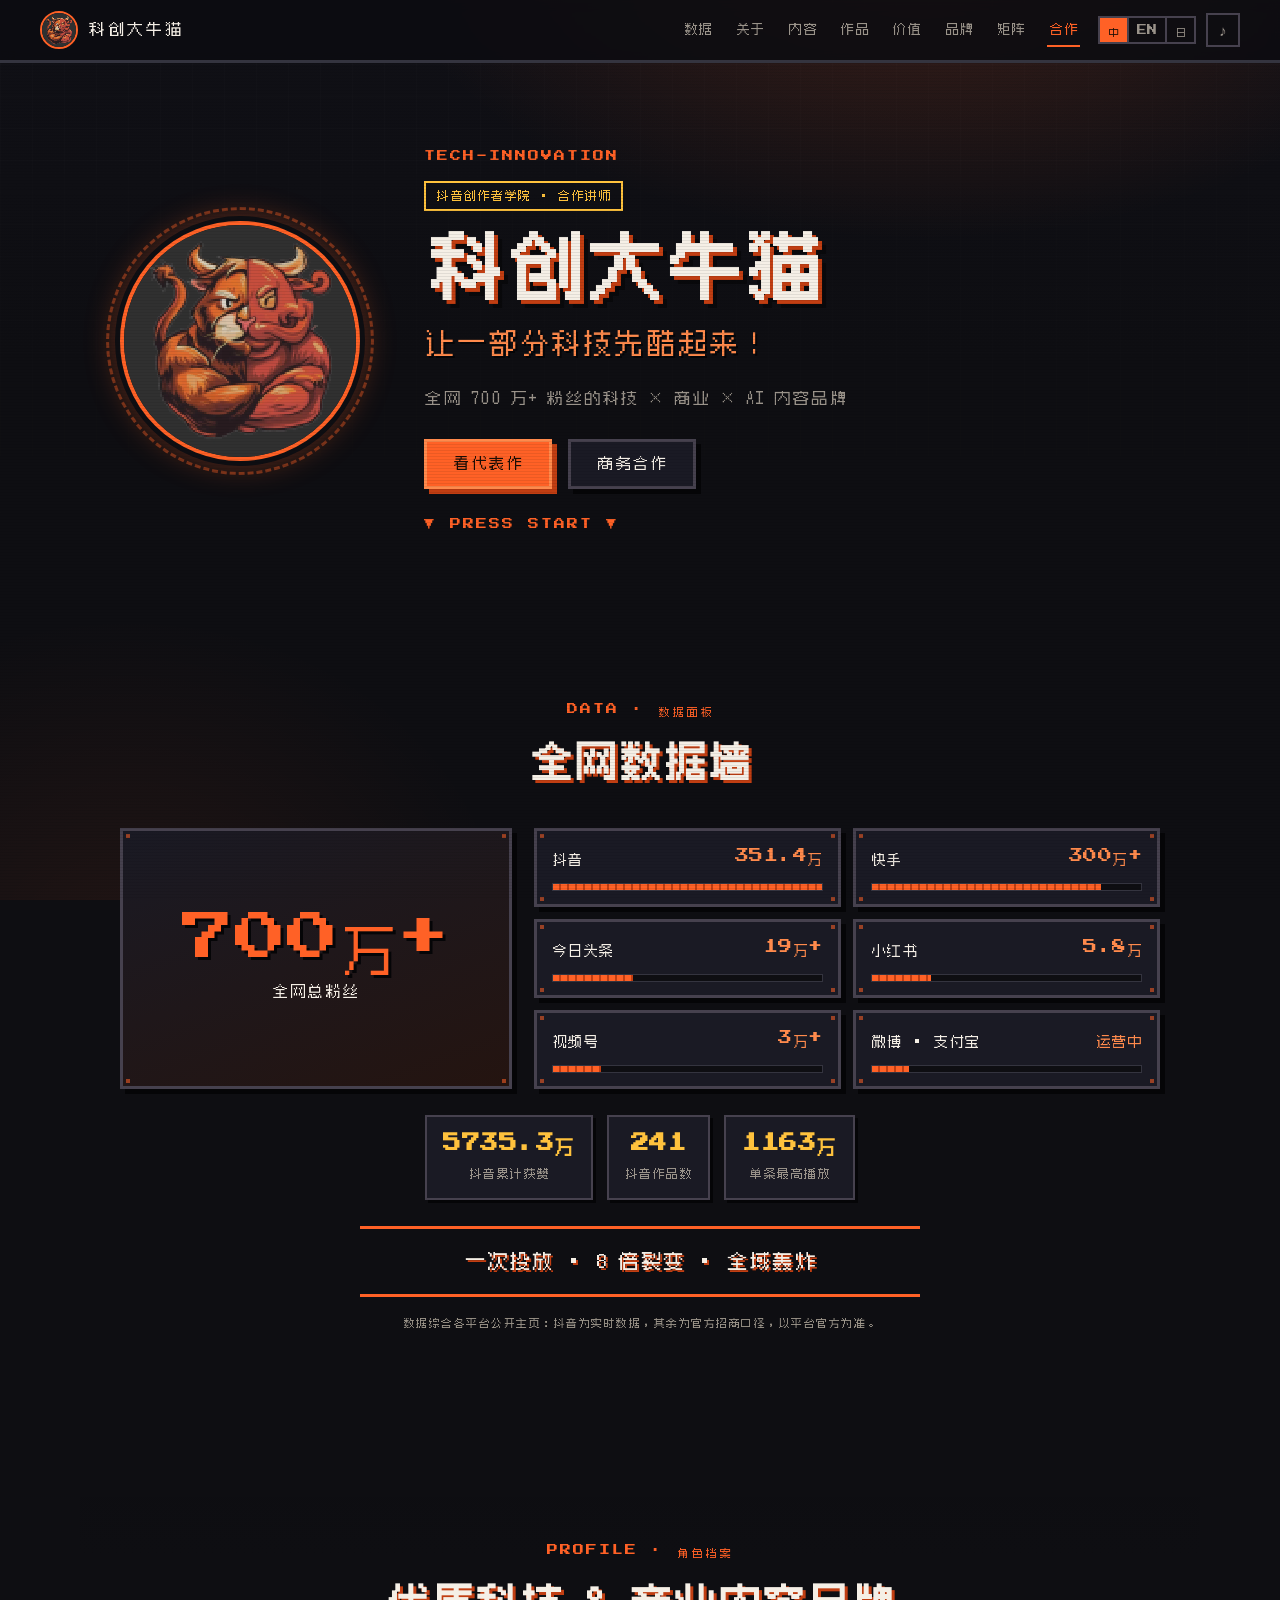
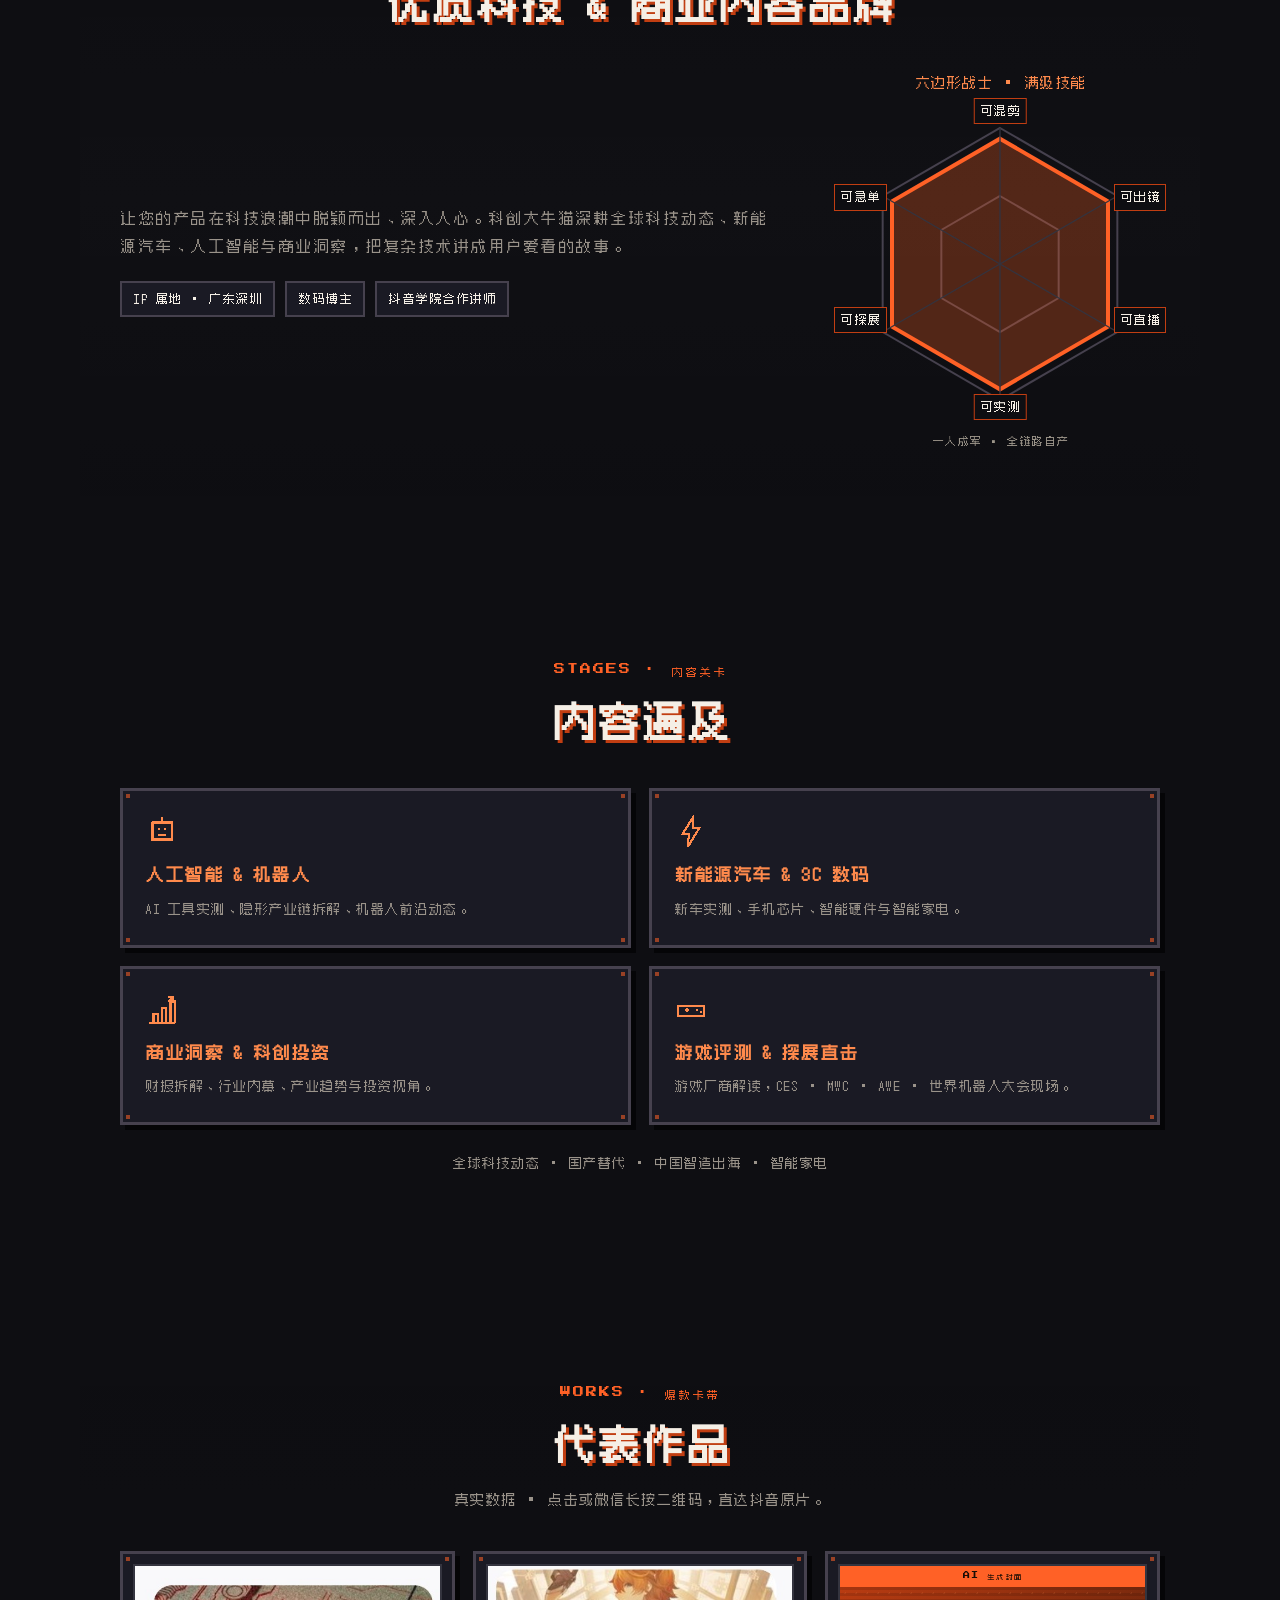
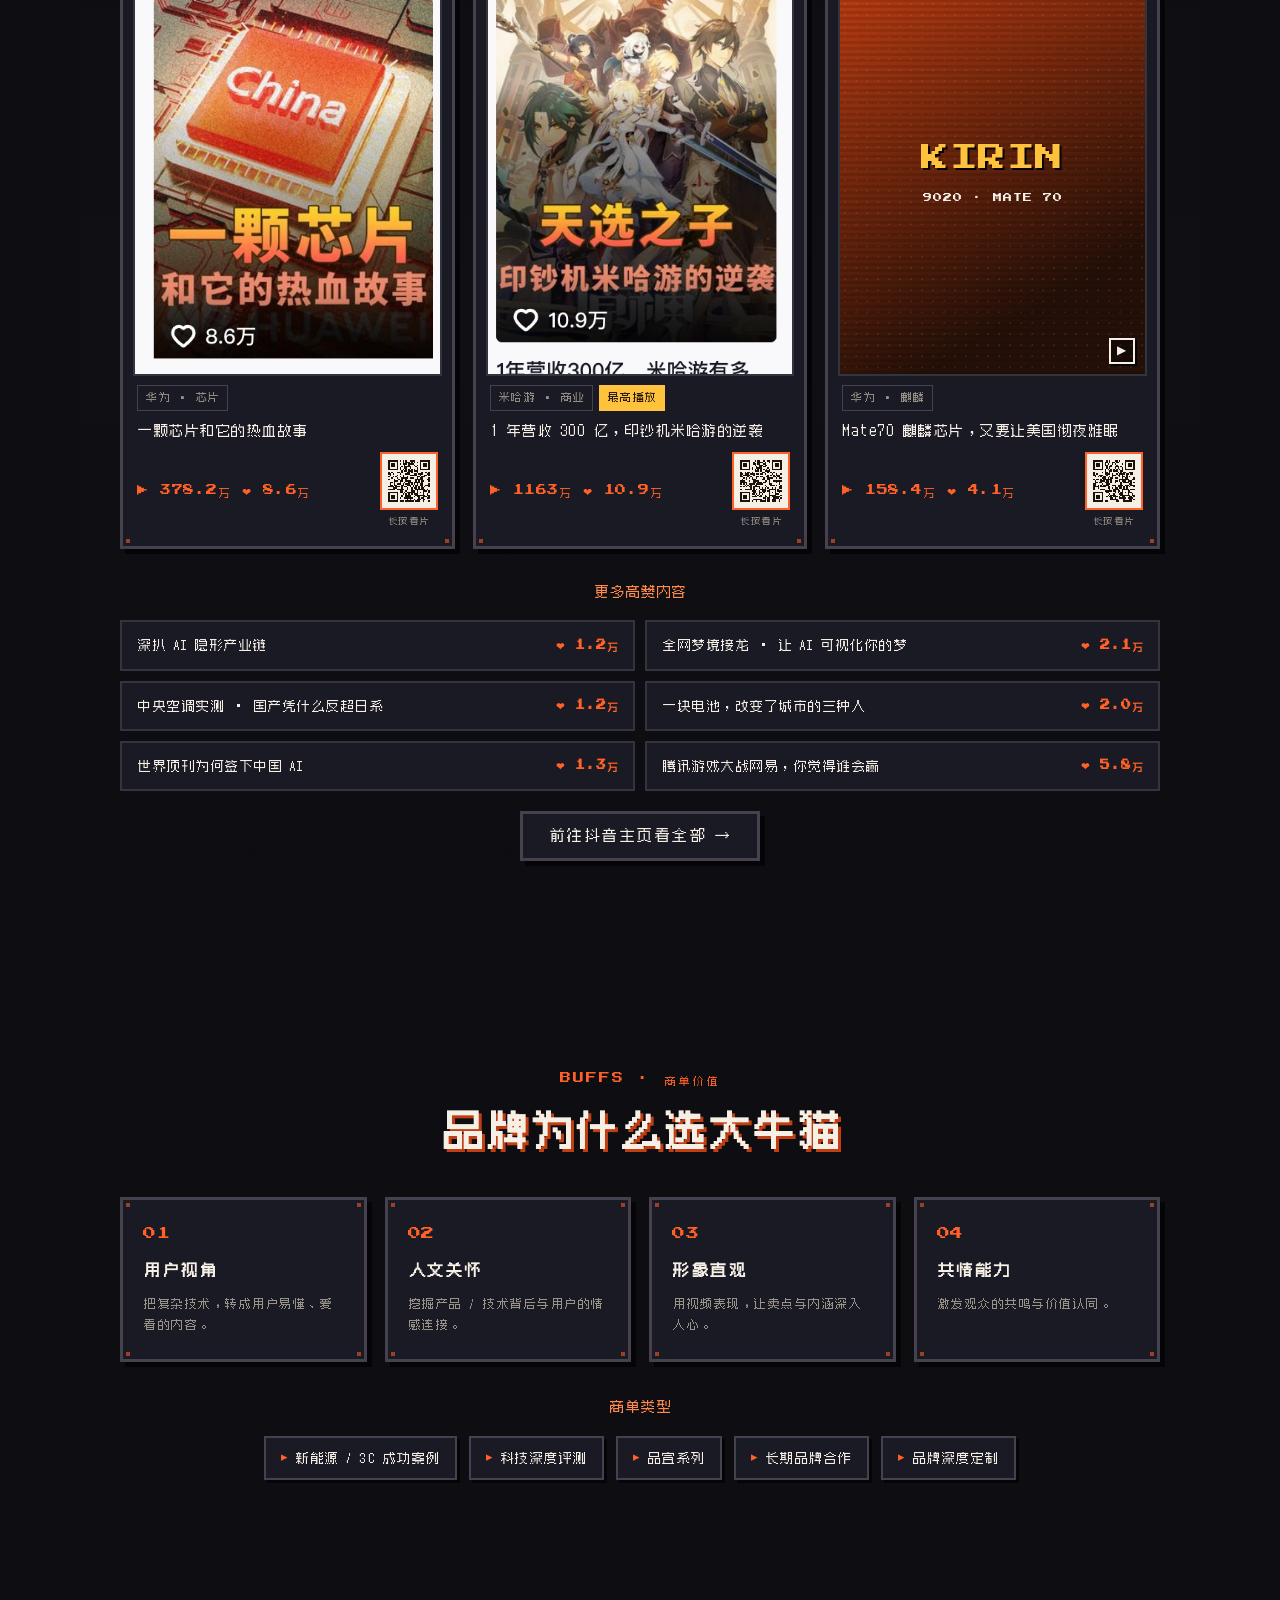
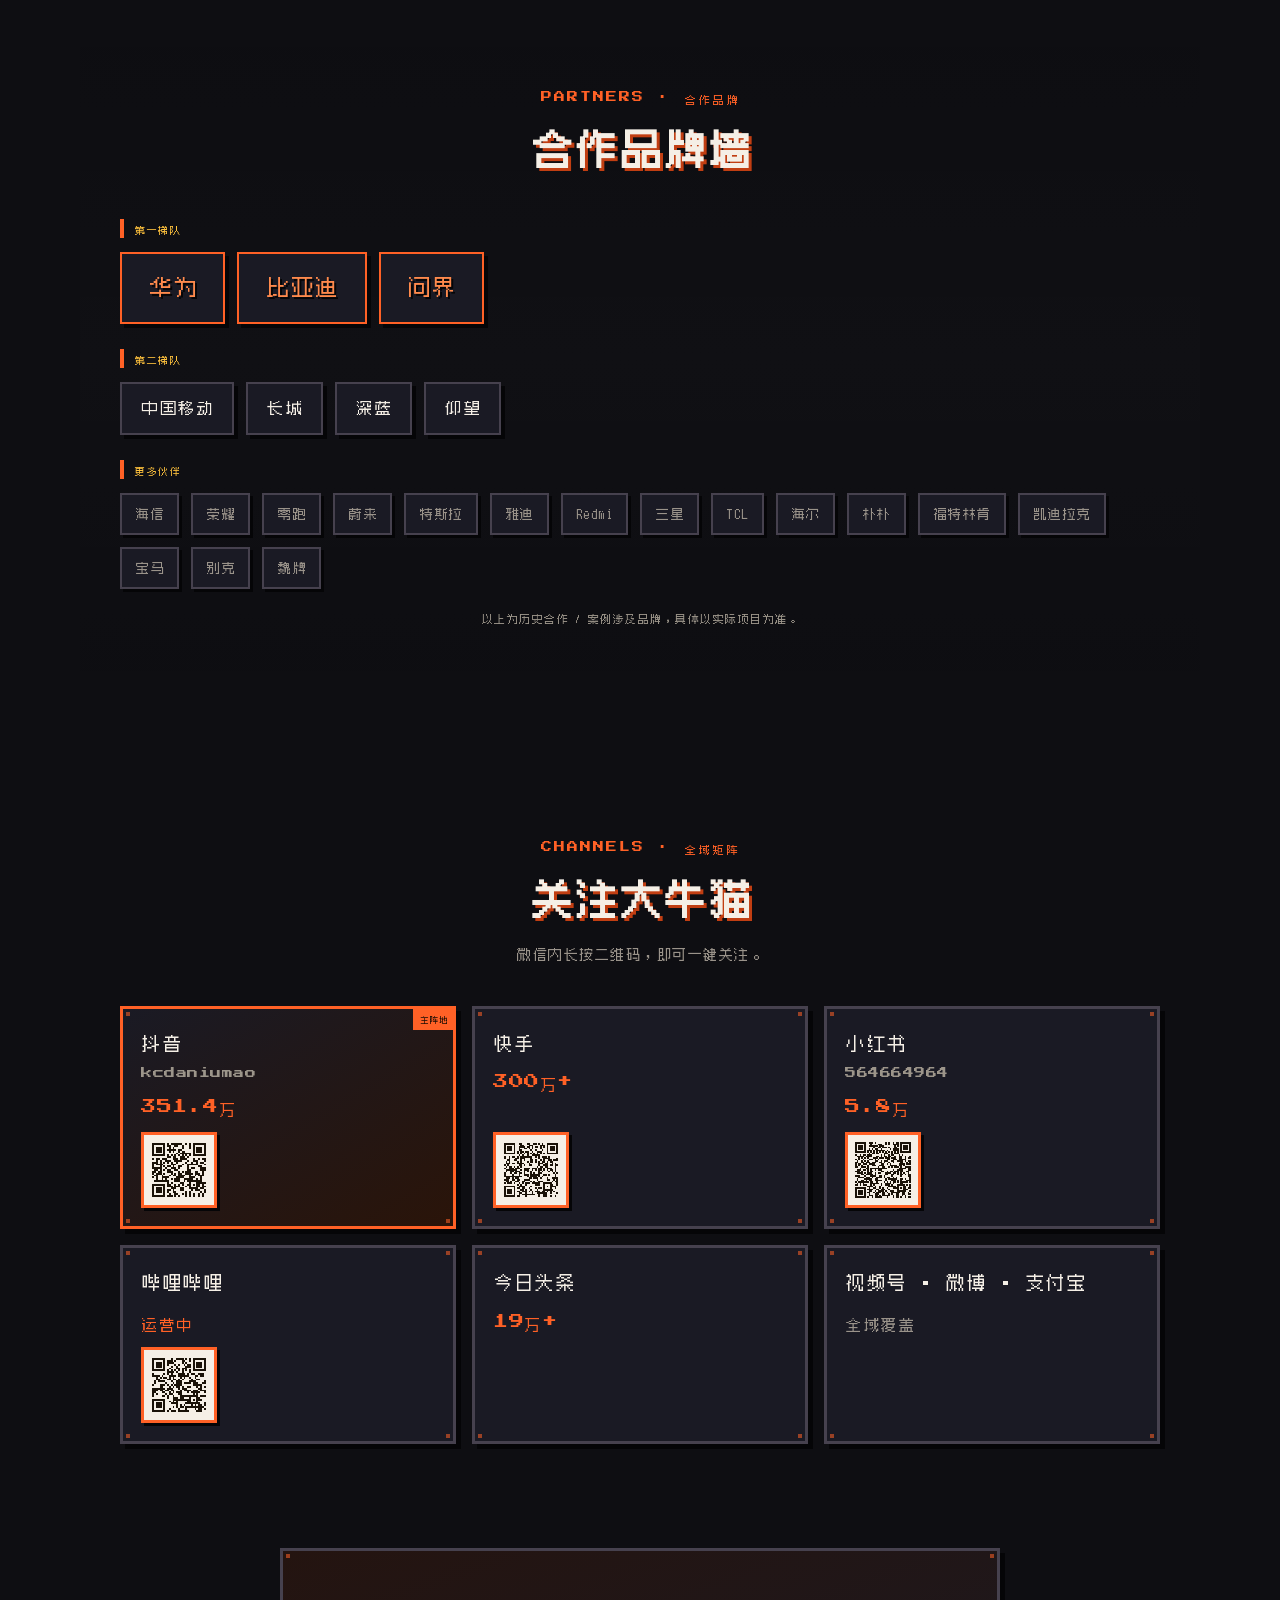
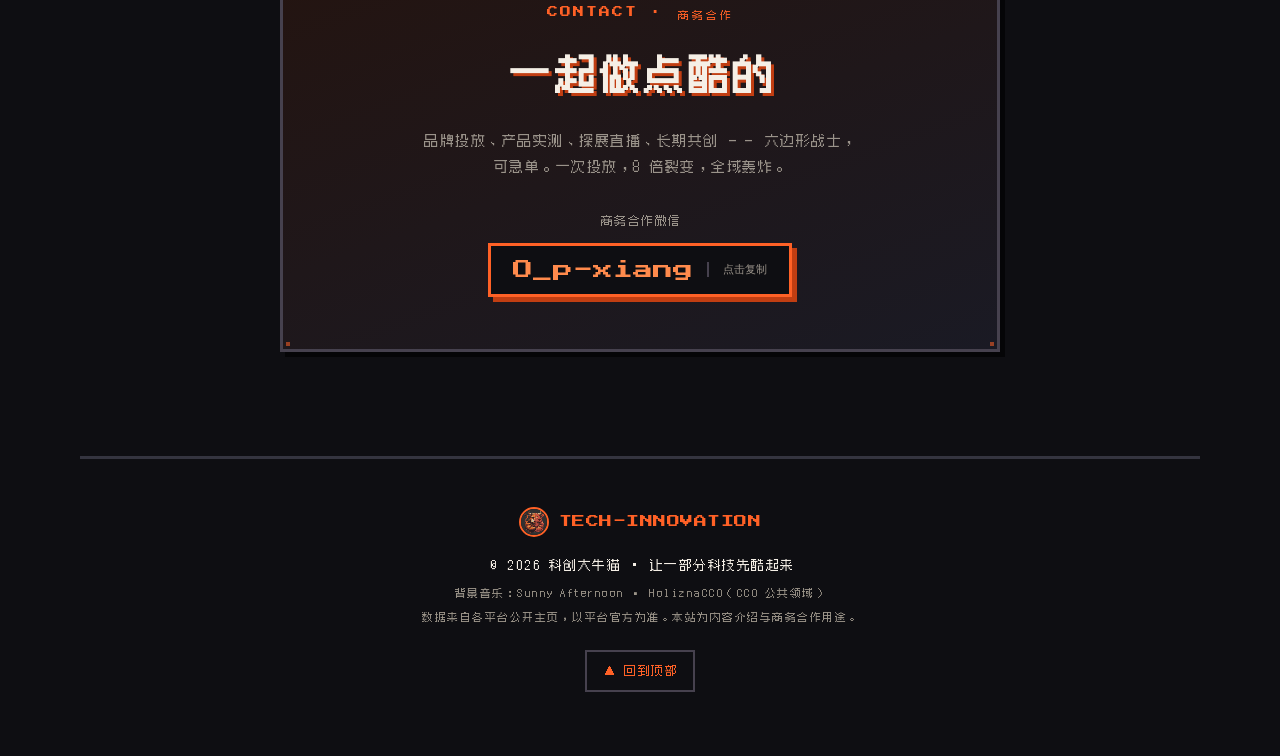
==== index.html @ 85701e8f "回填 og:url 与 og:image 绝对域名 Co-Authored-By: Claude Opus 4.8 <noreply@anthropic.com>" ====
<!DOCTYPE html>
<html lang="zh">
<head>
<meta charset="UTF-8">
<meta name="viewport" content="width=device-width, initial-scale=1.0, viewport-fit=cover">
<title>科创大牛猫 · 让一部分科技先酷起来</title>
<meta name="description" content="科创大牛猫 · 全网 700 万+ 粉丝的科技 × 商业 × AI 内容品牌。抖音创作者学院合作讲师，深耕 AI、新能源汽车、3C 数码、商业洞察与探展直击。品牌合作 vx：O_p-xiang。">
<meta name="theme-color" content="#0E0E12">
<link rel="icon" type="image/png" href="assets/favicon.png?v=2">
<!-- 建议后续另备 1200×630 横图作 og:image / twitter:image -->
<meta property="og:type" content="website">
<meta property="og:url" content="https://emanon4.github.io/tech-bull-cat/">
<meta property="og:title" content="科创大牛猫 · 让一部分科技先酷起来">
<meta property="og:description" content="全网 700 万+ 粉丝的科技 × 商业 × AI 内容品牌。一次投放，8 倍裂变，全域轰炸。">
<meta property="og:image" content="https://emanon4.github.io/tech-bull-cat/assets/mascot128.png?v=2">
<meta name="twitter:card" content="summary">
<link rel="preconnect" href="https://fonts.googleapis.com">
<link rel="preconnect" href="https://fonts.gstatic.com" crossorigin>
<link href="https://fonts.googleapis.com/css2?family=Press+Start+2P&display=swap" rel="stylesheet">
<link rel="stylesheet" href="assets/style.css?v=2">
</head>
<body>
<a class="skip" href="#main" data-i18n="a11y.skip">跳到主内容</a>
<div class="crt" aria-hidden="true"></div>
<div class="grid-bg" aria-hidden="true"></div>

<!-- ============ NAV ============ -->
<header class="nav" id="top">
  <a class="nav__brand" href="#top" aria-label="科创大牛猫">
    <img class="nav__avatar" src="assets/mascot.png?v=2" alt="" width="40" height="40">
    <span class="nav__name" data-i18n="brand.name">科创大牛猫</span>
  </a>
  <nav class="nav__links" aria-label="主导航">
    <a href="#stats" data-i18n="nav.stats">数据</a>
    <a href="#about" data-i18n="nav.about">关于</a>
    <a href="#content" data-i18n="nav.content">内容</a>
    <a href="#works" data-i18n="nav.works">作品</a>
    <a href="#value" data-i18n="nav.value">价值</a>
    <a href="#brands" data-i18n="nav.brands">品牌</a>
    <a href="#follow" data-i18n="nav.follow">矩阵</a>
    <a href="#contact" data-i18n="nav.contact">合作</a>
  </nav>
  <div class="nav__tools">
    <div class="lang" role="group" aria-label="Language / 语言">
      <button data-lang="zh" class="is-active" type="button" lang="zh" aria-pressed="true" aria-label="中文">中</button>
      <button data-lang="en" type="button" lang="en" aria-pressed="false" aria-label="English">EN</button>
      <button data-lang="ja" type="button" lang="ja" aria-pressed="false" aria-label="日本語">日</button>
    </div>
    <button class="bgm" id="bgm" type="button" aria-pressed="false" aria-label="背景音乐开关">
      <span class="bgm__ico" aria-hidden="true">♪</span>
    </button>
  </div>
</header>

<main id="main">

  <!-- ============ HERO ============ -->
  <section class="hero">
    <div class="hero__inner">
      <div class="hero__art">
        <div class="mascot">
          <img src="assets/mascot128.png?v=2" alt="科创大牛猫 —— 半猫半牛的像素吉祥物" width="220" height="220">
          <span class="mascot__ring" aria-hidden="true"></span>
        </div>
      </div>
      <div class="hero__copy">
        <p class="eyebrow" data-i18n="hero.eyebrow">TECH-INNOVATION</p>
        <span class="badge" data-i18n="hero.badge">抖音创作者学院 · 合作讲师</span>
        <h1 class="hero__title"><span data-i18n="brand.name">科创大牛猫</span></h1>
        <p class="hero__tag" data-i18n="hero.tagline">让一部分科技先酷起来！</p>
        <p class="hero__sub" data-i18n="hero.sub">全网 700 万+ 粉丝的科技 × 商业 × AI 内容品牌</p>
        <div class="hero__cta">
          <a class="btn btn--primary" href="#works"><span data-i18n="hero.cta1">看代表作</span></a>
          <a class="btn btn--ghost" href="#contact"><span data-i18n="hero.cta2">商务合作</span></a>
        </div>
        <p class="hero__start blink" data-i18n="hero.start">▼ PRESS START ▼</p>
      </div>
    </div>
  </section>

  <!-- ============ STATS ============ -->
  <section class="sec" id="stats">
    <div class="sec__head">
      <p class="eyebrow" data-i18n="stats.eyebrow">DATA · 数据面板</p>
      <h2 class="sec__title" data-i18n="stats.title">全网数据墙</h2>
    </div>
    <div class="stats">
      <div class="stat stat--hero panel">
        <div class="stat__num" data-count="700" data-suffix="万+" data-i18n="stats.totalN">700万+</div>
        <div class="stat__label" data-i18n="stats.total">全网总粉丝</div>
      </div>
      <ul class="stat-grid">
        <li class="panel stat-cell"><span class="sc__plat" data-i18n="st.dy">抖音</span><span class="sc__num" data-i18n="st.dyN">351.4万</span><span class="sc__bar"><b style="--w:100%"></b></span></li>
        <li class="panel stat-cell"><span class="sc__plat" data-i18n="st.ks">快手</span><span class="sc__num" data-i18n="st.ksN">300万+</span><span class="sc__bar"><b style="--w:85%"></b></span></li>
        <li class="panel stat-cell"><span class="sc__plat" data-i18n="st.tt">今日头条</span><span class="sc__num" data-i18n="st.ttN">19万+</span><span class="sc__bar"><b style="--w:30%"></b></span></li>
        <li class="panel stat-cell"><span class="sc__plat" data-i18n="st.xhs">小红书</span><span class="sc__num" data-i18n="st.xhsN">5.8万</span><span class="sc__bar"><b style="--w:22%"></b></span></li>
        <li class="panel stat-cell"><span class="sc__plat" data-i18n="st.sph">视频号</span><span class="sc__num" data-i18n="st.sphN">3万+</span><span class="sc__bar"><b style="--w:18%"></b></span></li>
        <li class="panel stat-cell"><span class="sc__plat" data-i18n="st.more">微博 · 支付宝</span><span class="sc__num" data-i18n="st.run">运营中</span><span class="sc__bar"><b style="--w:14%"></b></span></li>
      </ul>
    </div>
    <div class="stat-extra">
      <div class="chip"><b data-i18n="stats.likesN">5735.3万</b><span data-i18n="stats.likes">抖音累计获赞</span></div>
      <div class="chip"><b data-i18n="stats.worksN">241</b><span data-i18n="stats.works">抖音作品数</span></div>
      <div class="chip"><b data-i18n="stats.maxN">1163万</b><span data-i18n="stats.max">单条最高播放</span></div>
    </div>
    <p class="slogan-strip"><span data-i18n="stats.slogan">一次投放 · 8 倍裂变 · 全域轰炸</span></p>
    <p class="note" data-i18n="stats.note">数据综合各平台公开主页：抖音为实时数据，其余为官方招商口径，以平台官方为准。</p>
  </section>

  <!-- ============ ABOUT ============ -->
  <section class="sec sec--alt" id="about">
    <div class="sec__head">
      <p class="eyebrow" data-i18n="about.eyebrow">PROFILE · 角色档案</p>
      <h2 class="sec__title" data-i18n="about.title">优质科技 &amp; 商业内容品牌</h2>
    </div>
    <div class="about">
      <div class="about__text">
        <p data-i18n="about.body">让您的产品在科技浪潮中脱颖而出、深入人心。科创大牛猫深耕全球科技动态、新能源汽车、人工智能与商业洞察，把复杂技术讲成用户爱看的故事。</p>
        <div class="tags">
          <span class="tag" data-i18n="about.t1">IP 属地 · 广东深圳</span>
          <span class="tag" data-i18n="about.t2">数码博主</span>
          <span class="tag" data-i18n="about.t3">抖音学院合作讲师</span>
        </div>
      </div>
      <figure class="hex">
        <figcaption class="hex__title" data-i18n="about.hexTitle">六边形战士 · 满级技能</figcaption>
        <svg viewBox="0 0 240 240" role="img" aria-label="六边形战士技能雷达：可混剪、可出镜、可直播、可实测、可探展、可急单，全部满级">
          <polygon class="hex__grid" points="120,18 208,69 208,171 120,222 32,171 32,69"></polygon>
          <polygon class="hex__grid" points="120,69 164,94.5 164,145.5 120,171 76,145.5 76,94.5"></polygon>
          <polygon class="hex__fill" points="120,26 201,73 201,167 120,214 39,167 39,73"></polygon>
          <g class="hex__axis"><line x1="120" y1="120" x2="120" y2="18"/><line x1="120" y1="120" x2="208" y2="69"/><line x1="120" y1="120" x2="208" y2="171"/><line x1="120" y1="120" x2="120" y2="222"/><line x1="120" y1="120" x2="32" y2="171"/><line x1="120" y1="120" x2="32" y2="69"/></g>
        </svg>
        <ul class="hex__labels">
          <li style="--i:0" data-i18n="hex.1">可混剪</li>
          <li style="--i:1" data-i18n="hex.2">可出镜</li>
          <li style="--i:2" data-i18n="hex.3">可直播</li>
          <li style="--i:3" data-i18n="hex.4">可实测</li>
          <li style="--i:4" data-i18n="hex.5">可探展</li>
          <li style="--i:5" data-i18n="hex.6">可急单</li>
        </ul>
        <p class="hex__note" data-i18n="about.hexNote">一人成军 · 全链路自产</p>
      </figure>
    </div>
  </section>

  <!-- ============ CONTENT ============ -->
  <section class="sec" id="content">
    <div class="sec__head">
      <p class="eyebrow" data-i18n="content.eyebrow">STAGES · 内容关卡</p>
      <h2 class="sec__title" data-i18n="content.title">内容遍及</h2>
    </div>
    <div class="cards">
      <article class="panel card">
        <svg class="card__ico" viewBox="0 0 16 16" fill="none" stroke="currentColor" stroke-width="1" shape-rendering="crispEdges" aria-hidden="true">
          <path d="M8 1V3 M3.5 3.5H12.5V11.5H3.5V3.5 M6 6.5H7 M9 6.5H10 M6 9.5H10"/>
        </svg>
        <h3 data-i18n="c1.t">人工智能 &amp; 机器人</h3>
        <p data-i18n="c1.d">AI 工具实测、隐形产业链拆解、机器人前沿动态。</p>
      </article>
      <article class="panel card">
        <svg class="card__ico" viewBox="0 0 16 16" fill="none" stroke="currentColor" stroke-width="1" shape-rendering="crispEdges" aria-hidden="true">
          <path d="M9 1 L4 9 H7 L6.5 15 L12 6 H9 L9 1Z"/>
        </svg>
        <h3 data-i18n="c2.t">新能源汽车 &amp; 3C 数码</h3>
        <p data-i18n="c2.d">新车实测、手机芯片、智能硬件与智能家电。</p>
      </article>
      <article class="panel card">
        <svg class="card__ico" viewBox="0 0 16 16" fill="none" stroke="currentColor" stroke-width="1" shape-rendering="crispEdges" aria-hidden="true">
          <path d="M2 14H14 M4 14V10H6V14 M8 14V7H10V14 M12 14V4H14V14 M11 4L13 2 M11 2H13V4"/>
        </svg>
        <h3 data-i18n="c3.t">商业洞察 &amp; 科创投资</h3>
        <p data-i18n="c3.d">财报拆解、行业内幕、产业趋势与投资视角。</p>
      </article>
      <article class="panel card">
        <svg class="card__ico" viewBox="0 0 16 16" fill="none" stroke="currentColor" stroke-width="1" shape-rendering="crispEdges" aria-hidden="true">
          <path d="M2 6H14V11H2V6Z M5 8H7 M6 7V9 M10.5 8H11.5 M12 9H13"/>
        </svg>
        <h3 data-i18n="c4.t">游戏评测 &amp; 探展直击</h3>
        <p data-i18n="c4.d">游戏厂商解读，CES · MWC · AWE · 世界机器人大会现场。</p>
      </article>
    </div>
    <p class="content-tags" data-i18n="content.tags">全球科技动态 · 国产替代 · 中国智造出海 · 智能家电</p>
  </section>

  <!-- ============ WORKS ============ -->
  <section class="sec sec--alt" id="works">
    <div class="sec__head">
      <p class="eyebrow" data-i18n="works.eyebrow">WORKS · 爆款卡带</p>
      <h2 class="sec__title" data-i18n="works.title">代表作品</h2>
      <p class="sec__lead" data-i18n="works.lead">真实数据 · 点击或微信长按二维码，直达抖音原片。</p>
    </div>
    <div class="works">
      <a class="panel work" href="https://v.douyin.com/WeYpG-ywB4M/" target="_blank" rel="noopener" aria-label="作品：一颗芯片和它的热血故事，378.2万播放，新窗口打开">
        <span class="work__cover"><img src="assets/works/chip.jpg?v=2" alt="一颗芯片和它的热血故事 封面" loading="lazy"></span>
        <span class="work__tags"><span class="work__tag" data-i18n="wk.1tag">华为 · 芯片</span></span>
        <span class="work__title" data-i18n="wk.1t">一颗芯片和它的热血故事</span>
        <span class="work__foot">
          <span class="work__stat" data-i18n="wk.1stat">▶ 378.2万　❤ 8.6万</span>
          <span class="work__qr"><img src="assets/qr/v_chip.png?v=2" alt="扫码看视频" width="58" height="58" loading="lazy"><i data-i18n="work.scan">长按看片</i></span>
        </span>
      </a>
      <a class="panel work" href="https://v.douyin.com/i1YeHHDtzqM/" target="_blank" rel="noopener" aria-label="作品：1年营收300亿，米哈游有多赚钱，1163万播放，新窗口打开">
        <span class="work__cover"><img src="assets/works/mihoyo.jpg?v=2" alt="印钞机米哈游的逆袭 封面" loading="lazy"></span>
        <span class="work__tags"><span class="work__tag" data-i18n="wk.2tag">米哈游 · 商业</span><span class="work__tag work__tag--hot" data-i18n="wk.hot">最高播放</span></span>
        <span class="work__title" data-i18n="wk.2t">1 年营收 300 亿，印钞机米哈游的逆袭</span>
        <span class="work__foot">
          <span class="work__stat" data-i18n="wk.2stat">▶ 1163万　❤ 10.9万</span>
          <span class="work__qr"><img src="assets/qr/v_mihoyo.png?v=2" alt="扫码看视频" width="58" height="58" loading="lazy"><i data-i18n="work.scan">长按看片</i></span>
        </span>
      </a>
      <a class="panel work" href="https://v.douyin.com/4o_baHnazpw/" target="_blank" rel="noopener" aria-label="作品：Mate70 麒麟芯片，又要让美国彻夜难眠，158.4万播放，新窗口打开">
        <span class="work__cover work__cover--gen">
          <span class="gen__tag" data-i18n="work.gen">AI 生成封面</span>
          <span class="gen__chip">KIRIN</span>
          <span class="gen__sub">9020 · MATE 70</span>
          <span class="gen__play" aria-hidden="true">▶</span>
        </span>
        <span class="work__tags"><span class="work__tag" data-i18n="wk.3tag">华为 · 麒麟</span></span>
        <span class="work__title" data-i18n="wk.3t">Mate70 麒麟芯片，又要让美国彻夜难眠</span>
        <span class="work__foot">
          <span class="work__stat" data-i18n="wk.3stat">▶ 158.4万　❤ 4.1万</span>
          <span class="work__qr"><img src="assets/qr/v_mate70.png?v=2" alt="扫码看视频" width="58" height="58" loading="lazy"><i data-i18n="work.scan">长按看片</i></span>
        </span>
      </a>
    </div>
    <div class="more">
      <p class="more__title" data-i18n="works.moreTitle">更多高赞内容</p>
      <ul class="more__list">
        <li><span data-i18n="wk.m1">深扒 AI 隐形产业链</span><b data-i18n="wk.m1k">❤ 1.2万</b></li>
        <li><span data-i18n="wk.m2">全网梦境接龙 · 让 AI 可视化你的梦</span><b data-i18n="wk.m2k">❤ 2.1万</b></li>
        <li><span data-i18n="wk.m3">中央空调实测 · 国产凭什么反超日系</span><b data-i18n="wk.m3k">❤ 1.2万</b></li>
        <li><span data-i18n="wk.m4">一块电池，改变了城市的三种人</span><b data-i18n="wk.m4k">❤ 2.0万</b></li>
        <li><span data-i18n="wk.m5">世界顶刊为何签下中国 AI</span><b data-i18n="wk.m5k">❤ 1.3万</b></li>
        <li><span data-i18n="wk.m6">腾讯游戏大战网易，你觉得谁会赢</span><b data-i18n="wk.m6k">❤ 5.8万</b></li>
      </ul>
      <a class="btn btn--ghost more__all" href="https://v.douyin.com/FBFvHm3LguQ/" target="_blank" rel="noopener"><span data-i18n="works.all">前往抖音主页看全部 →</span></a>
    </div>
  </section>

  <!-- ============ VALUE ============ -->
  <section class="sec" id="value">
    <div class="sec__head">
      <p class="eyebrow" data-i18n="value.eyebrow">BUFFS · 商单价值</p>
      <h2 class="sec__title" data-i18n="value.title">品牌为什么选大牛猫</h2>
    </div>
    <div class="cards cards--4">
      <article class="panel buff"><span class="buff__k">01</span><h3 data-i18n="v1.t">用户视角</h3><p data-i18n="v1.d">把复杂技术，转成用户易懂、爱看的内容。</p></article>
      <article class="panel buff"><span class="buff__k">02</span><h3 data-i18n="v2.t">人文关怀</h3><p data-i18n="v2.d">挖掘产品 / 技术背后与用户的情感连接。</p></article>
      <article class="panel buff"><span class="buff__k">03</span><h3 data-i18n="v3.t">形象直观</h3><p data-i18n="v3.d">用视频表现，让卖点与内涵深入人心。</p></article>
      <article class="panel buff"><span class="buff__k">04</span><h3 data-i18n="v4.t">共情能力</h3><p data-i18n="v4.d">激发观众的共鸣与价值认同。</p></article>
    </div>
    <p class="types-title" data-i18n="value.typesTitle">商单类型</p>
    <ul class="types">
      <li data-i18n="ty.1">新能源 / 3C 成功案例</li>
      <li data-i18n="ty.2">科技深度评测</li>
      <li data-i18n="ty.3">品宣系列</li>
      <li data-i18n="ty.4">长期品牌合作</li>
      <li data-i18n="ty.5">品牌深度定制</li>
    </ul>
  </section>

  <!-- ============ BRANDS ============ -->
  <section class="sec sec--alt" id="brands">
    <div class="sec__head">
      <p class="eyebrow" data-i18n="brands.eyebrow">PARTNERS · 合作品牌</p>
      <h2 class="sec__title" data-i18n="brands.title">合作品牌墙</h2>
    </div>
    <div class="tier">
      <span class="tier__lv" data-i18n="brands.t1">第一梯队</span>
      <div class="tier__row tier__row--1">
        <span class="plate">华为</span><span class="plate">比亚迪</span><span class="plate">问界</span>
      </div>
    </div>
    <div class="tier">
      <span class="tier__lv" data-i18n="brands.t2">第二梯队</span>
      <div class="tier__row tier__row--2">
        <span class="plate">中国移动</span><span class="plate">长城</span><span class="plate">深蓝</span><span class="plate">仰望</span>
      </div>
    </div>
    <div class="tier">
      <span class="tier__lv" data-i18n="brands.t3">更多伙伴</span>
      <div class="tier__row tier__row--3">
        <span class="plate">海信</span><span class="plate">荣耀</span><span class="plate">零跑</span><span class="plate">蔚来</span><span class="plate">特斯拉</span><span class="plate">雅迪</span><span class="plate">Redmi</span><span class="plate">三星</span><span class="plate">TCL</span><span class="plate">海尔</span><span class="plate">朴朴</span><span class="plate">福特林肯</span><span class="plate">凯迪拉克</span><span class="plate">宝马</span><span class="plate">别克</span><span class="plate">魏牌</span>
      </div>
    </div>
    <p class="note" data-i18n="brands.note">以上为历史合作 / 案例涉及品牌，具体以实际项目为准。</p>
  </section>

  <!-- ============ PLATFORMS ============ -->
  <section class="sec" id="follow">
    <div class="sec__head">
      <p class="eyebrow" data-i18n="follow.eyebrow">CHANNELS · 全域矩阵</p>
      <h2 class="sec__title" data-i18n="follow.title">关注大牛猫</h2>
      <p class="sec__lead" data-i18n="follow.scan">微信内长按二维码，即可一键关注。</p>
    </div>
    <div class="plats">
      <a class="panel plat plat--main" href="https://v.douyin.com/FBFvHm3LguQ/" target="_blank" rel="noopener" aria-label="抖音 科创大牛猫 主页，新窗口打开">
        <span class="plat__head">
          <span class="plat__name">抖音</span>
          <span class="plat__id">kcdaniumao</span>
          <span class="plat__num" data-i18n="follow.dyN">351.4万</span>
        </span>
        <span class="plat__qr"><img src="assets/qr/p_douyin.png?v=2" alt="抖音二维码" width="76" height="76" loading="lazy"></span>
        <span class="plat__badge" data-i18n="follow.main">主阵地</span>
      </a>
      <a class="panel plat" href="https://www.kuaishou.com/profile/3xjujmy5s7rjd3u" target="_blank" rel="noopener" aria-label="快手主页，新窗口打开">
        <span class="plat__head"><span class="plat__name">快手</span><span class="plat__num" data-i18n="follow.ksN">300万+</span></span>
        <span class="plat__qr"><img src="assets/qr/p_kuaishou.png?v=2" alt="快手二维码" width="76" height="76" loading="lazy"></span>
      </a>
      <a class="panel plat" href="https://www.xiaohongshu.com/user/profile/5be12ed373b00b00019720ae" target="_blank" rel="noopener" aria-label="小红书主页，新窗口打开">
        <span class="plat__head"><span class="plat__name">小红书</span><span class="plat__id">564664964</span><span class="plat__num" data-i18n="follow.xhsN">5.8万</span></span>
        <span class="plat__qr"><img src="assets/qr/p_xhs.png?v=2" alt="小红书二维码" width="76" height="76" loading="lazy"></span>
      </a>
      <a class="panel plat" href="https://space.bilibili.com/385938457" target="_blank" rel="noopener" aria-label="哔哩哔哩主页，新窗口打开">
        <span class="plat__head"><span class="plat__name">哔哩哔哩</span><span class="plat__num" data-i18n="follow.run">运营中</span></span>
        <span class="plat__qr"><img src="assets/qr/p_bili.png?v=2" alt="哔哩哔哩二维码" width="76" height="76" loading="lazy"></span>
      </a>
      <a class="panel plat" href="https://www.toutiao.com/c/user/token/CigOFY0NaehNR-f90SySuB4EGu_2X77axUFl7mqmRJTa4TfqJOEJn1w-GkkKPAAAAAAAAAAAAABPyiiZNib5x8LjpQleTt0syWHmQLKb8YjTnICcvRaFobzAYMwyKNj3PjvSkjt_afYW6xDyo4MOGMPFg-oEIgEDB036AQ==/" target="_blank" rel="noopener" aria-label="今日头条主页，新窗口打开">
        <span class="plat__head"><span class="plat__name">今日头条</span><span class="plat__num" data-i18n="follow.ttN">19万+</span></span>
      </a>
      <div class="panel plat plat--soft">
        <span class="plat__head"><span class="plat__name" data-i18n="follow.more">视频号 · 微博 · 支付宝</span><span class="plat__num" data-i18n="follow.run2">全域覆盖</span></span>
      </div>
    </div>
  </section>

  <!-- ============ CONTACT ============ -->
  <section class="sec sec--cta" id="contact">
    <div class="cta-box panel">
      <p class="eyebrow" data-i18n="contact.eyebrow">CONTACT · 商务合作</p>
      <h2 class="cta-box__title" data-i18n="contact.title">一起做点酷的</h2>
      <p class="cta-box__body" data-i18n="contact.body">品牌投放、产品实测、探展直播、长期共创 —— 六边形战士，可急单。一次投放，8 倍裂变，全域轰炸。</p>
      <div class="wx">
        <span class="wx__label" data-i18n="contact.wxLabel">商务合作微信</span>
        <button class="wx__id" id="copyWx" type="button" data-wx="O_p-xiang">
          <span class="wx__code">O_p-xiang</span>
          <span class="wx__copy" data-i18n="contact.copy">点击复制</span>
        </button>
      </div>
    </div>
  </section>

</main>

<!-- ============ FOOTER ============ -->
<footer class="foot">
  <div class="foot__brand">
    <img src="assets/mascot.png?v=2" alt="" width="32" height="32">
    <span>TECH-INNOVATION</span>
  </div>
  <p class="foot__copy" data-i18n="foot.copy">© 2026 科创大牛猫 · 让一部分科技先酷起来</p>
  <p class="foot__music" data-i18n="foot.music">背景音乐：Sunny Afternoon · HoliznaCC0（CC0 公共领域）</p>
  <p class="foot__note" data-i18n="foot.note">数据来自各平台公开主页，以平台官方为准。本站为内容介绍与商务合作用途。</p>
  <a class="foot__top" href="#top" data-i18n="foot.top">▲ 回到顶部</a>
</footer>

<audio id="audio" loop preload="none" src="assets/bgm.mp3"></audio>
<div class="toast" id="toast" role="status" aria-live="polite"></div>
<script src="assets/main.js?v=2"></script>
</body>
</html>
---- assets/style.css ----
/* ============================================================
   科创大牛猫 · 像素风官网  style.css
   主色 #FF6126 · 暗色科技底 · Zpix 像素字体 · CRT 质感
   ============================================================ */

@font-face{
  font-family:'Zpix';
  src:url('zpix-subset.woff2?v=2') format('woff2');
  font-weight:normal; font-style:normal; font-display:swap;
}

:root{
  --bg:#0E0E12;
  --bg2:#14141B;
  --panel:#1A1A24;
  --panel2:#20202C;
  --line:#34343F;
  --line2:#46414E;
  --ink:#F5EFE6;
  --ink-dim:#9A938A;
  --ink-faint:#9C958A;     /* 提亮至 AA：bg 上≈5.5:1 / panel 上≈5:1 */
  --orange:#FF6126;
  --orange-bri:#FF8A4C;
  --orange-deep:#C13E12;
  --gold:#FFC23D;
  --cyan:#2BE8C8;
  --shadow:#050507;
  --qr-paper:#F5EFE6;
  --pix:'Press Start 2P','Zpix',ui-monospace,monospace;
  --cjk:'Zpix',ui-monospace,'Courier New',monospace;
  --maxw:1120px;
  --n:7px;
}

*{box-sizing:border-box;margin:0;padding:0}
html{scroll-behavior:smooth}
body{
  font-family:var(--cjk);
  background:var(--bg);
  color:var(--ink);
  line-height:1.85;
  font-size:15px;
  letter-spacing:.5px;
  overflow-x:hidden;
  -webkit-font-smoothing:none;
  image-rendering:pixelated;
  position:relative;
  min-height:100vh;
}
:lang(zh){word-break:normal;overflow-wrap:break-word}
img{display:block;image-rendering:pixelated}
a{color:inherit;text-decoration:none}
svg{display:block}

/* ---- 统一键盘焦点（高对比，不依赖默认 outline） ---- */
a:focus-visible,button:focus-visible,.btn:focus-visible,.wx__id:focus-visible,
.work:focus-visible,.plat:focus-visible,.plate:focus-visible,.foot__top:focus-visible,
.lang button:focus-visible,.nav__links a:focus-visible{
  outline:3px solid var(--gold);outline-offset:3px}

/* ---- skip link ---- */
.skip{position:fixed;left:8px;top:-60px;z-index:200;background:var(--orange);color:#1a0d05;
  padding:8px 14px;font-family:var(--pix);font-size:11px;transition:top .2s}
.skip:focus{top:8px}

/* ---- CRT scanlines + grid bg ---- */
.crt{position:fixed;inset:0;z-index:90;pointer-events:none;
  background:repeating-linear-gradient(0deg,rgba(0,0,0,0) 0 2px,rgba(0,0,0,.13) 2px 3px);
  mix-blend-mode:multiply;opacity:.6}
.grid-bg{position:fixed;inset:0;z-index:-1;pointer-events:none;
  background:
    radial-gradient(900px 520px at 72% -8%,rgba(255,97,38,.20),transparent 60%),
    radial-gradient(700px 600px at 10% 105%,rgba(255,97,38,.08),transparent 55%),
    linear-gradient(180deg,#101016,var(--bg) 40%);
}
.grid-bg::after{content:"";position:absolute;inset:0;opacity:.35;
  background-image:
    linear-gradient(rgba(255,255,255,.035) 1px,transparent 1px),
    linear-gradient(90deg,rgba(255,255,255,.035) 1px,transparent 1px);
  background-size:32px 32px;
  mask-image:linear-gradient(180deg,#000,transparent 70%)}

/* ============ generic panel ============ */
.panel{
  position:relative;background:var(--panel);
  border:3px solid var(--line2);
  box-shadow:5px 5px 0 0 var(--shadow);
}
.panel::before{content:"";position:absolute;inset:3px;pointer-events:none;
  background-image:
    linear-gradient(var(--orange),var(--orange)),linear-gradient(var(--orange),var(--orange)),
    linear-gradient(var(--orange),var(--orange)),linear-gradient(var(--orange),var(--orange));
  background-repeat:no-repeat;background-size:4px 4px;
  background-position:left top,right top,left bottom,right bottom;opacity:.55}

/* ============ NAV ============ */
.nav{position:sticky;top:0;z-index:100;display:flex;align-items:center;gap:18px;
  padding:11px clamp(14px,4vw,40px);
  background:rgba(12,12,17,.86);backdrop-filter:blur(6px);
  border-bottom:3px solid var(--line)}
.nav__brand{display:flex;align-items:center;gap:10px;flex:0 0 auto}
.nav__avatar{width:38px;height:38px;border:2px solid var(--orange);border-radius:50%}
.nav__name{font-family:var(--cjk);font-size:16px;color:var(--ink);letter-spacing:1px}
.nav__links{display:flex;gap:clamp(7px,1.5vw,20px);margin-left:auto;flex-wrap:wrap;justify-content:center}
.nav__links a{font-size:13px;color:var(--ink-dim);padding:4px 2px;border-bottom:2px solid transparent;transition:.15s}
.nav__links a:hover,.nav__links a:focus-visible{color:var(--orange-bri);border-bottom-color:var(--orange)}
.nav__links a.active{color:var(--orange);border-bottom-color:var(--orange)}
.nav__tools{display:flex;align-items:center;gap:10px;flex:0 0 auto}
.lang{display:flex;border:2px solid var(--line2)}
.lang button{font-family:var(--pix);font-size:10px;background:transparent;color:var(--ink-dim);
  border:none;padding:7px 8px;cursor:pointer;border-right:2px solid var(--line2);line-height:1}
.lang button:last-child{border-right:none}
.lang button.is-active{background:var(--orange);color:#1a0d05}
.lang button:hover:not(.is-active){color:var(--ink)}
.bgm{width:34px;height:34px;border:2px solid var(--line2);background:transparent;color:var(--ink-dim);
  cursor:pointer;display:grid;place-items:center;font-size:15px}
.bgm[aria-pressed="true"]{color:var(--orange);border-color:var(--orange);box-shadow:0 0 12px rgba(255,97,38,.5)}
.bgm.playing .bgm__ico{animation:pulse 1s steps(2) infinite}

/* ============ shared section ============ */
.sec{max-width:var(--maxw);margin:0 auto;padding:clamp(56px,9vw,104px) clamp(16px,4vw,40px)}
.sec--alt{background:linear-gradient(180deg,transparent,rgba(255,255,255,.012),transparent)}
.sec__head{margin-bottom:38px;text-align:center}
.eyebrow{font-family:var(--pix);font-size:11px;color:var(--orange);letter-spacing:2px;margin-bottom:14px}
.sec__title{font-size:clamp(24px,4.4vw,40px);line-height:1.4;color:var(--ink);
  text-shadow:3px 3px 0 var(--orange-deep)}
.sec__lead{margin-top:14px;color:var(--ink-dim);font-size:14px}

/* ============ HERO ============ */
.hero{max-width:var(--maxw);margin:0 auto;padding:clamp(40px,7vw,84px) clamp(16px,4vw,40px) clamp(30px,5vw,60px)}
.hero__inner{display:grid;grid-template-columns:auto 1fr;gap:clamp(24px,5vw,64px);align-items:center}
.hero__art{display:grid;place-items:center}
.mascot{position:relative;width:clamp(160px,30vw,240px);aspect-ratio:1}
.mascot img{width:100%;height:100%;border:4px solid var(--orange);border-radius:50%;
  background:#2c2c33;box-shadow:0 0 0 5px var(--bg),0 0 34px rgba(255,97,38,.45);
  animation:bob 3.4s ease-in-out infinite}
.mascot__ring{position:absolute;inset:-14px;border:3px dashed rgba(255,97,38,.4);border-radius:50%;
  animation:spin 22s linear infinite}
.hero__copy{min-width:0}
.badge{display:inline-block;font-family:var(--cjk);font-size:12px;color:var(--gold);
  border:2px solid var(--gold);padding:4px 10px;margin-bottom:16px;max-width:100%;white-space:normal;line-height:1.5}
.hero__title{font-size:clamp(34px,8vw,72px);line-height:1.12;color:var(--ink);
  text-shadow:4px 4px 0 var(--orange-deep),8px 8px 0 rgba(0,0,0,.4);margin-bottom:8px}
.hero__tag{font-size:clamp(18px,3.4vw,28px);color:var(--orange-bri);margin:10px 0 14px;
  text-shadow:2px 2px 0 var(--shadow)}
.hero__sub{font-size:clamp(13px,2vw,16px);color:var(--ink-dim);max-width:30em;margin-bottom:26px}
.hero__cta{display:flex;gap:16px;flex-wrap:wrap}
.hero__start{font-family:var(--pix);font-size:11px;color:var(--orange);margin-top:26px;letter-spacing:2px}

/* ============ buttons ============ */
.btn{display:inline-block;font-family:var(--cjk);font-size:15px;padding:13px 26px;cursor:pointer;
  border:3px solid;transition:transform .08s,box-shadow .08s;line-height:1.2}
.btn--primary{background:var(--orange);color:#1a0d05;border-color:var(--orange-bri);
  box-shadow:5px 5px 0 0 var(--orange-deep)}
.btn--ghost{background:var(--panel);color:var(--ink);border-color:var(--line2);
  box-shadow:5px 5px 0 0 var(--shadow)}
.btn:hover{transform:translate(-2px,-2px)}
.btn--primary:hover{box-shadow:7px 7px 0 0 var(--orange-deep)}
.btn--ghost:hover{box-shadow:7px 7px 0 0 var(--shadow);border-color:var(--orange)}
.btn:active{transform:translate(3px,3px)}
.btn--primary:active{box-shadow:2px 2px 0 0 var(--orange-deep)}
.btn--ghost:active{box-shadow:2px 2px 0 0 var(--shadow)}

/* ============ STATS ============ */
.stats{display:grid;grid-template-columns:minmax(220px,1fr) 1.6fr;gap:22px;align-items:stretch}
.stat--hero{display:grid;place-content:center;text-align:center;padding:30px 18px;
  background:linear-gradient(160deg,var(--panel),#241410)}
.stat__num{font-family:var(--pix);font-size:clamp(28px,5.6vw,52px);color:var(--orange);
  text-shadow:3px 3px 0 var(--shadow);line-height:1}
.stat--hero .stat__label{margin-top:14px;color:var(--ink);font-size:15px}
.stat-grid{list-style:none;display:grid;grid-template-columns:1fr 1fr;gap:12px}
.stat-cell{padding:13px 15px;display:grid;grid-template-columns:1fr auto;gap:4px 10px;align-items:baseline}
.sc__plat{font-size:14px;color:var(--ink)}
.sc__num{font-family:var(--pix);font-size:14px;color:var(--orange-bri);text-align:right}
.sc__bar{grid-column:1/-1;height:8px;background:var(--bg);border:1px solid var(--line);margin-top:6px;overflow:hidden}
.sc__bar b{display:block;height:100%;width:var(--w);background:repeating-linear-gradient(90deg,var(--orange) 0 6px,var(--orange-deep) 6px 8px);
  transform:scaleX(0);transform-origin:left;transition:transform 1s ease-out}
.in-view .sc__bar b{transform:scaleX(1)}
.stat-extra{display:flex;gap:14px;flex-wrap:wrap;justify-content:center;margin:26px 0 8px}
.chip{background:var(--panel);border:2px solid var(--line2);padding:10px 16px;text-align:center;box-shadow:3px 3px 0 var(--shadow)}
.chip b{display:block;font-family:var(--pix);font-size:18px;color:var(--gold)}
.chip span{font-size:12px;color:var(--ink-dim)}
.slogan-strip{text-align:center;margin:26px auto 0;font-size:clamp(15px,2.6vw,20px);color:var(--ink);
  border-top:3px solid var(--orange);border-bottom:3px solid var(--orange);padding:14px;max-width:560px;
  text-shadow:2px 2px 0 var(--orange-deep)}
.note{text-align:center;color:var(--ink-faint);font-size:11px;margin-top:18px;line-height:1.7}

/* ============ ABOUT + HEX ============ */
.about{display:grid;grid-template-columns:1fr auto;gap:clamp(24px,5vw,56px);align-items:center}
.about__text p{font-size:15px;color:var(--ink-dim);margin-bottom:20px}
.tags{display:flex;gap:10px;flex-wrap:wrap}
.tag{font-size:12px;color:var(--ink);border:2px solid var(--line2);padding:5px 11px;background:var(--panel)}
.hex{position:relative;width:clamp(240px,40vw,320px);text-align:center}
.hex__title{font-size:14px;color:var(--orange-bri);margin-bottom:8px}
.hex svg{width:100%;height:auto}
.hex__grid{fill:none;stroke:var(--line2);stroke-width:1.5}
.hex__axis line{stroke:var(--line);stroke-width:1}
.hex__fill{fill:rgba(255,97,38,.28);stroke:var(--orange);stroke-width:3;
  transform-origin:center;transform:scale(0);transition:transform .9s cubic-bezier(.2,1.3,.4,1)}
.in-view .hex__fill{transform:scale(1)}
.hex__labels{list-style:none;position:absolute;inset:34px 0 38px}
.hex__labels li{position:absolute;font-size:clamp(10px,2.4vw,12px);color:var(--ink);white-space:nowrap;
  background:var(--bg);padding:1px 5px;border:1px solid var(--orange-deep)}
.hex__labels li[style*="--i:0"]{top:-6px;left:50%;transform:translateX(-50%)}
.hex__labels li[style*="--i:1"]{top:26%;right:-6px}
.hex__labels li[style*="--i:2"]{bottom:26%;right:-6px}
.hex__labels li[style*="--i:3"]{bottom:-6px;left:50%;transform:translateX(-50%)}
.hex__labels li[style*="--i:4"]{bottom:26%;left:-6px}
.hex__labels li[style*="--i:5"]{top:26%;left:-6px}
.hex__note{margin-top:8px;font-size:11px;color:var(--ink-faint)}

/* ============ cards (content + value) ============ */
.cards{display:grid;grid-template-columns:repeat(2,1fr);gap:18px}
.cards--4{grid-template-columns:repeat(4,1fr)}
.card{padding:24px 22px}
.card__ico{width:34px;height:34px;display:block;margin-bottom:14px;color:var(--orange-bri)}
.card h3{font-size:17px;color:var(--orange-bri);margin-bottom:10px;line-height:1.4}
.card p{font-size:13px;color:var(--ink-dim);line-height:1.8}
.content-tags{text-align:center;margin-top:26px;color:var(--ink-dim);font-size:13px}
.buff{padding:22px 20px}
.buff__k{font-family:var(--pix);font-size:13px;color:var(--orange);display:block;margin-bottom:10px}
.buff h3{font-size:16px;color:var(--ink);margin-bottom:8px}
.buff p{font-size:12px;color:var(--ink-dim);line-height:1.8}
.types-title{text-align:center;font-size:14px;color:var(--orange-bri);margin:32px 0 16px}
.types{list-style:none;display:flex;gap:12px;flex-wrap:wrap;justify-content:center}
.types li{font-size:13px;color:var(--ink);border:2px solid var(--line2);padding:8px 15px;background:var(--panel);
  box-shadow:3px 3px 0 var(--shadow)}
.types li::before{content:"▸ ";color:var(--orange)}

/* ============ WORKS ============ */
.works{display:grid;grid-template-columns:repeat(3,1fr);gap:18px}
.work{padding:10px;display:flex;flex-direction:column;gap:9px;transition:transform .1s}
.work:hover{transform:translateY(-4px)}
.work:hover .work__title{color:var(--orange-bri)}
.work__cover{display:block;aspect-ratio:3/4;overflow:hidden;border:2px solid var(--line);background:#000;position:relative}
.work__cover img{width:100%;height:100%;object-fit:cover;image-rendering:auto}
/* 生成式封面（AI 占位）—— 像素点阵 + 扫描线 + 信息层级 */
.work__cover--gen{display:grid;place-content:center;gap:5px;text-align:center;
  background:linear-gradient(150deg,var(--orange-deep),#241008 78%)}
.work__cover--gen::before{content:"";position:absolute;inset:0;pointer-events:none;opacity:.55;
  background-image:
    repeating-linear-gradient(0deg,rgba(0,0,0,.20) 0 3px,transparent 3px 6px),
    radial-gradient(circle,rgba(255,138,76,.28) 1px,transparent 1px);
  background-size:auto,11px 11px}
.gen__tag{position:absolute;top:0;left:0;right:0;background:var(--orange);color:#1a0d05;
  font-family:var(--pix);font-size:7px;padding:4px;letter-spacing:1px}
.gen__chip{position:relative;z-index:1;font-family:var(--pix);font-size:clamp(20px,4vw,28px);
  color:var(--gold);text-shadow:2px 2px 0 var(--shadow)}
.gen__sub{position:relative;z-index:1;font-family:var(--pix);font-size:9px;color:var(--ink);letter-spacing:1px}
.gen__play{position:absolute;bottom:10px;right:10px;width:26px;height:26px;border:2px solid var(--ink);
  display:grid;place-items:center;font-size:12px;color:var(--ink);background:rgba(0,0,0,.35);box-shadow:2px 2px 0 var(--shadow)}
.work__tags{display:flex;gap:6px;flex-wrap:wrap;padding:0 4px}
.work__tag{font-size:11px;color:var(--ink-dim);border:1px solid var(--line2);padding:2px 7px}
.work__tag--hot{color:#1a0d05;background:var(--gold);border-color:var(--gold)}
.work__title{font-size:14px;color:var(--ink);line-height:1.5;padding:0 4px}
.work__foot{display:flex;justify-content:space-between;align-items:center;gap:10px;padding:2px 4px 6px;margin-top:auto}
.work__stat{font-family:var(--pix);font-size:11px;color:var(--orange);line-height:1.6}
.work__qr{display:flex;flex-direction:column;align-items:center;gap:3px;flex:0 0 auto}
.work__qr img{width:58px;height:58px;border:2px solid var(--orange);background:var(--qr-paper);padding:2px;image-rendering:pixelated}
.work__qr i{font-style:normal;font-size:9px;color:var(--ink-dim);white-space:nowrap}
.more{margin-top:30px}
.more__title{text-align:center;font-size:14px;color:var(--orange-bri);margin-bottom:16px}
.more__list{list-style:none;display:grid;grid-template-columns:1fr 1fr;gap:10px}
.more__list li{display:flex;justify-content:space-between;align-items:center;gap:10px;
  background:var(--panel);border:2px solid var(--line);padding:11px 15px;font-size:13px;color:var(--ink)}
.more__list b{font-family:var(--pix);font-size:10px;color:var(--orange);flex:0 0 auto}
.more__all{margin:20px auto 0;display:block;width:max-content;text-align:center}

/* ============ BRANDS ============ */
.tier{margin-bottom:22px}
.tier__lv{display:inline-block;font-family:var(--pix);font-size:10px;color:var(--gold);
  border-left:4px solid var(--orange);padding-left:10px;margin-bottom:14px}
.tier__row{display:flex;gap:12px;flex-wrap:wrap}
.plate{background:var(--panel);border:2px solid var(--line2);color:var(--ink);box-shadow:4px 4px 0 var(--shadow);
  display:inline-flex;align-items:center}
.tier__row--1 .plate{font-size:22px;padding:14px 26px;border-color:var(--orange);color:var(--orange-bri);
  text-shadow:2px 2px 0 var(--shadow)}
.tier__row--2 .plate{font-size:16px;padding:10px 18px}
.tier__row--3 .plate{font-size:13px;padding:7px 13px;color:var(--ink-dim);box-shadow:3px 3px 0 var(--shadow)}
.plate:hover{border-color:var(--orange);transform:translate(-1px,-1px)}

/* ============ PLATFORMS ============ */
.plats{display:grid;grid-template-columns:repeat(3,1fr);gap:16px}
.plat{padding:18px;display:flex;flex-direction:column;gap:12px;transition:transform .1s}
.plat:hover{transform:translateY(-3px)}
.plat__head{display:flex;flex-direction:column;gap:4px}
.plat__name{font-size:18px;color:var(--ink)}
.plat__id{font-size:11px;color:var(--ink-faint);font-family:var(--pix)}
.plat__num{font-family:var(--pix);font-size:15px;color:var(--orange);margin-top:4px}
.plat__qr{margin-top:auto}
.plat__qr img{width:76px;height:76px;border:3px solid var(--orange);background:var(--qr-paper);padding:3px;
  image-rendering:pixelated;box-shadow:3px 3px 0 var(--shadow)}
.plat--main{background:linear-gradient(150deg,var(--panel),#2a1409);border-color:var(--orange)}
.plat__badge{position:absolute;top:-2px;right:-2px;background:var(--orange);color:#1a0d05;
  font-family:var(--pix);font-size:8px;padding:4px 7px}
.plat--soft{opacity:.82}
.plat--soft .plat__num{color:var(--ink-dim)}

/* ============ CONTACT ============ */
.sec--cta{padding-top:0}
.cta-box{max-width:720px;margin:0 auto;text-align:center;padding:clamp(30px,5vw,52px) clamp(20px,4vw,44px);
  background:linear-gradient(160deg,#241410,var(--panel))}
.cta-box__title{font-size:clamp(24px,5vw,40px);color:var(--ink);text-shadow:3px 3px 0 var(--orange-deep);margin-bottom:16px}
.cta-box__body{color:var(--ink-dim);font-size:14px;max-width:32em;margin:0 auto 28px}
.wx{display:inline-flex;flex-direction:column;align-items:center;gap:10px}
.wx__label{font-size:12px;color:var(--ink-dim)}
.wx__id{display:flex;align-items:center;gap:14px;cursor:pointer;background:var(--bg);
  border:3px solid var(--orange);padding:14px 22px;box-shadow:5px 5px 0 var(--orange-deep);transition:transform .08s}
.wx__id:hover{transform:translate(-2px,-2px)}
.wx__id:active{transform:translate(2px,2px);box-shadow:3px 3px 0 var(--orange-deep)}
.wx__code{font-family:var(--pix);font-size:clamp(15px,3vw,20px);color:var(--orange-bri)}
.wx__copy{font-size:11px;color:var(--ink-dim);border-left:2px solid var(--line2);padding-left:14px}

/* ============ FOOTER ============ */
.foot{max-width:var(--maxw);margin:0 auto;padding:48px clamp(16px,4vw,40px) 64px;text-align:center;
  border-top:3px solid var(--line)}
.foot__brand{display:inline-flex;align-items:center;gap:10px;font-family:var(--pix);font-size:13px;color:var(--orange);margin-bottom:16px}
.foot__brand img{width:30px;height:30px;border-radius:50%;border:2px solid var(--orange)}
.foot__copy{font-size:13px;color:var(--ink);margin-bottom:8px}
.foot__music,.foot__note{font-size:11px;color:var(--ink-faint);margin-bottom:6px;line-height:1.7}
.foot__top{display:inline-block;margin-top:16px;font-size:12px;color:var(--orange);border:2px solid var(--line2);padding:8px 16px}
.foot__top:hover{border-color:var(--orange)}

/* ============ toast ============ */
.toast{position:fixed;left:50%;bottom:30px;transform:translate(-50%,20px);z-index:150;
  background:var(--orange);color:#1a0d05;font-size:13px;padding:12px 22px;border:3px solid var(--orange-bri);
  box-shadow:5px 5px 0 var(--shadow);opacity:0;pointer-events:none;transition:.25s}
.toast.show{opacity:1;transform:translate(-50%,0)}

/* ============ reveal animation ============ */
.reveal{opacity:0;transform:translateY(22px);transition:opacity .6s,transform .6s}
.reveal.in-view{opacity:1;transform:none}

/* ============ keyframes ============ */
@keyframes blink{0%,49%{opacity:1}50%,100%{opacity:.15}}
.blink{animation:blink 1.1s steps(1) infinite}
@keyframes bob{0%,100%{transform:translateY(0)}50%{transform:translateY(-8px)}}
@keyframes spin{to{transform:rotate(360deg)}}
@keyframes pulse{0%{opacity:1}100%{opacity:.4}}

/* ============ responsive ============ */
@media(max-width:860px){
  .nav{flex-wrap:wrap;gap:10px}
  .nav__links{order:3;width:100%;margin-left:0;border-top:2px solid var(--line);padding-top:8px}
  .nav__tools{margin-left:auto}
  .hero__inner{grid-template-columns:1fr;text-align:center}
  .hero__art{order:-1}
  .hero__cta,.tags,.hero__sub{justify-content:center;margin-left:auto;margin-right:auto}
  .stats{grid-template-columns:1fr}
  .about{grid-template-columns:1fr}
  .hex{margin:0 auto}
  .cards--4{grid-template-columns:repeat(2,1fr)}
  .plats{grid-template-columns:repeat(2,1fr)}
}
@media(max-width:560px){
  body{font-size:14px}
  .cards,.cards--4,.works,.more__list,.plats{grid-template-columns:1fr}
  .stat-grid{grid-template-columns:1fr}
  .tier__row--1 .plate{font-size:18px;padding:11px 18px}
  .nav__name{display:none}
  .lang button{padding:9px 12px;font-size:11px}
  .sec__title{text-shadow:2px 2px 0 var(--orange-deep)}
  .hero__title{text-shadow:3px 3px 0 var(--orange-deep)}
}

/* ============ reduced motion ============ */
@media(prefers-reduced-motion:reduce){
  *{animation:none!important;scroll-behavior:auto!important}
  .reveal{opacity:1;transform:none;transition:none}
  .sc__bar b{transform:scaleX(1)}
  .hex__fill{transform:scale(1)}
  .btn,.work,.plat,.wx__id,.plate{transition:none}
  .mascot img{animation:none;box-shadow:0 0 0 5px var(--bg)}
  .work:hover,.plat:hover,.plate:hover,.btn:hover{transform:none}
}
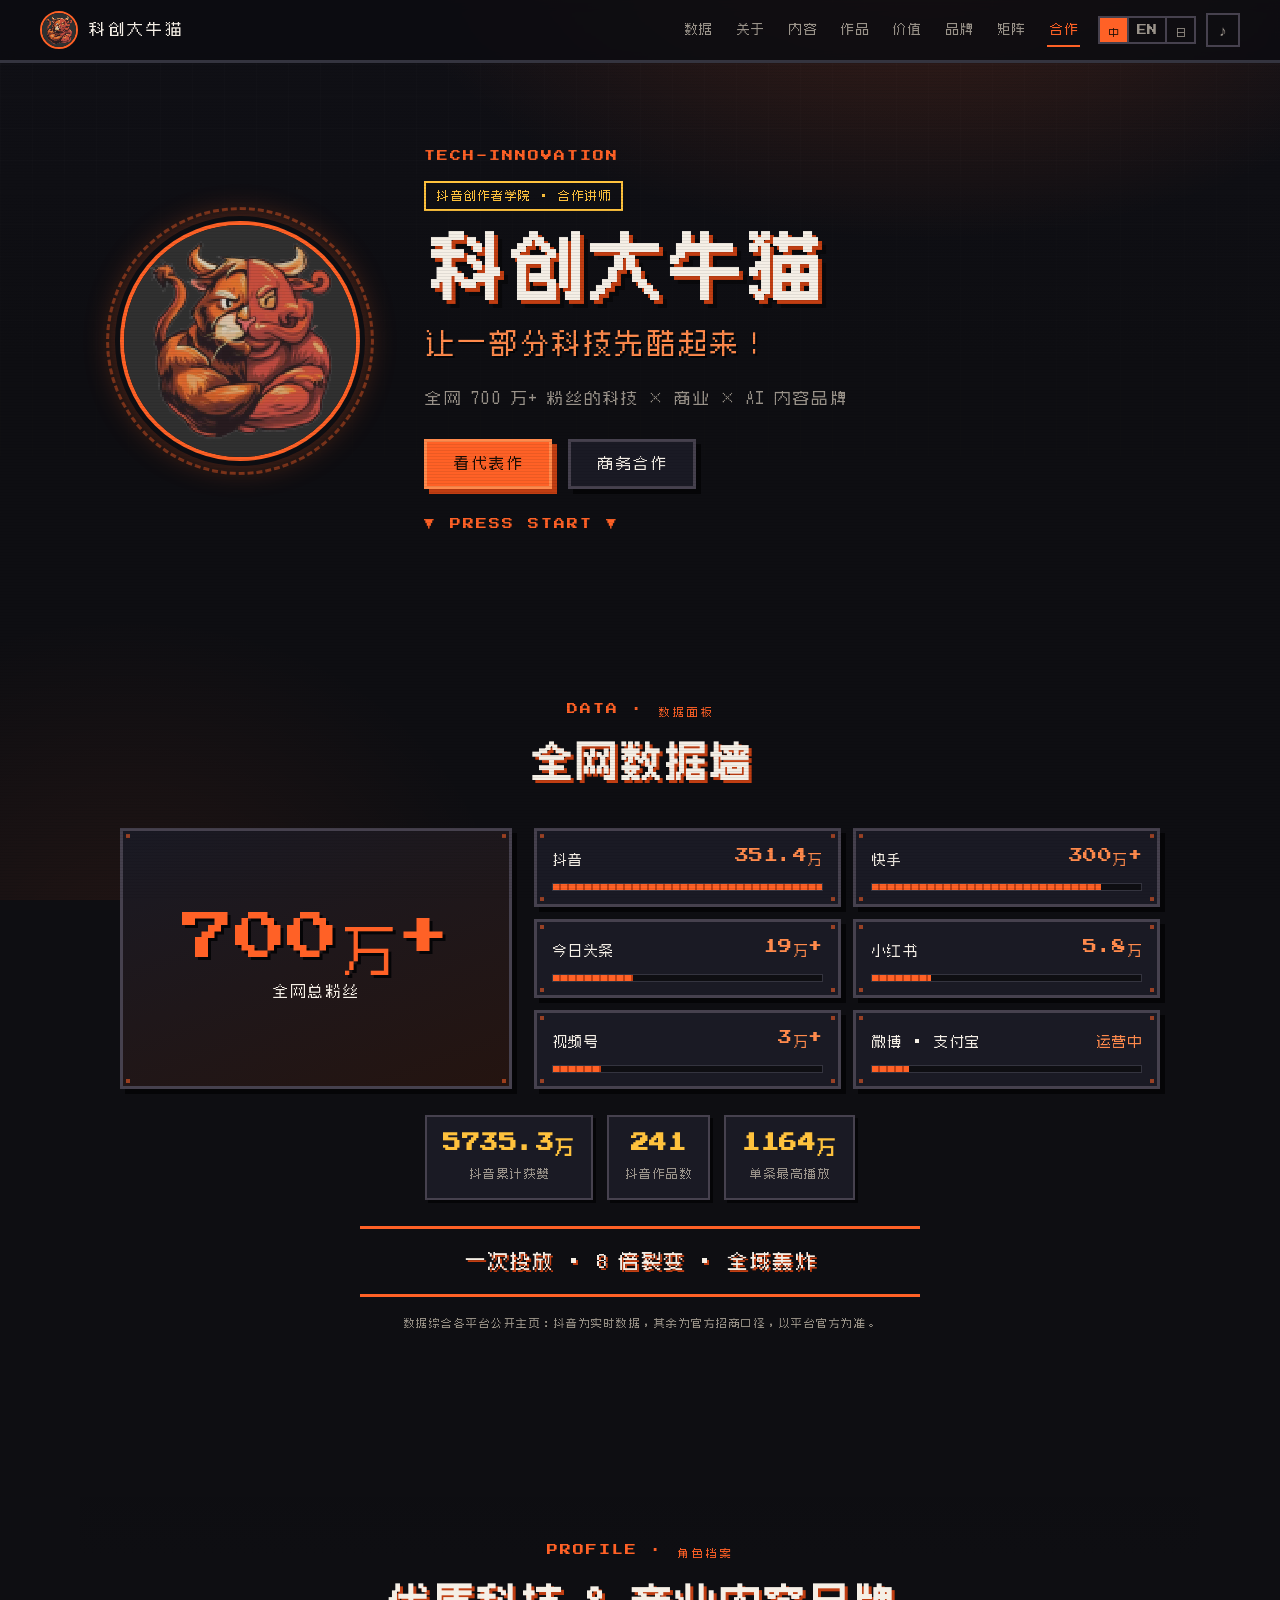
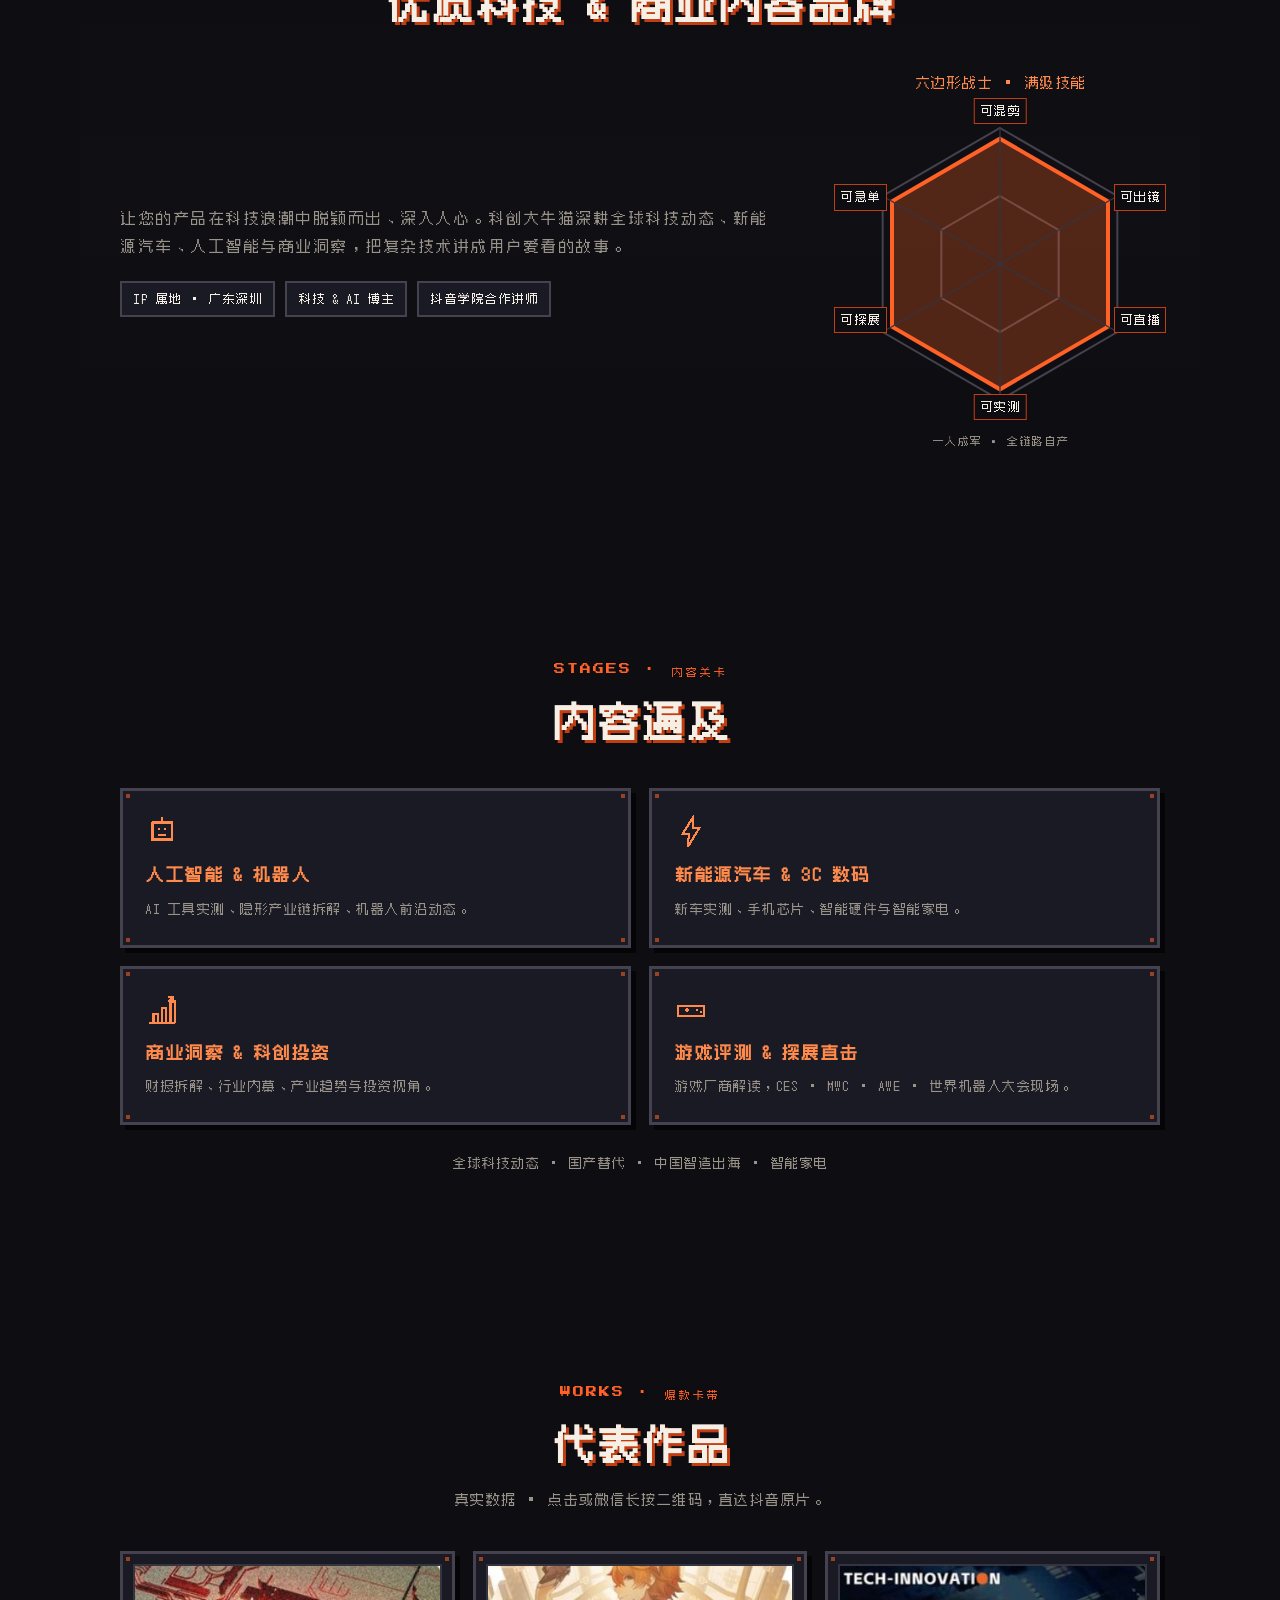
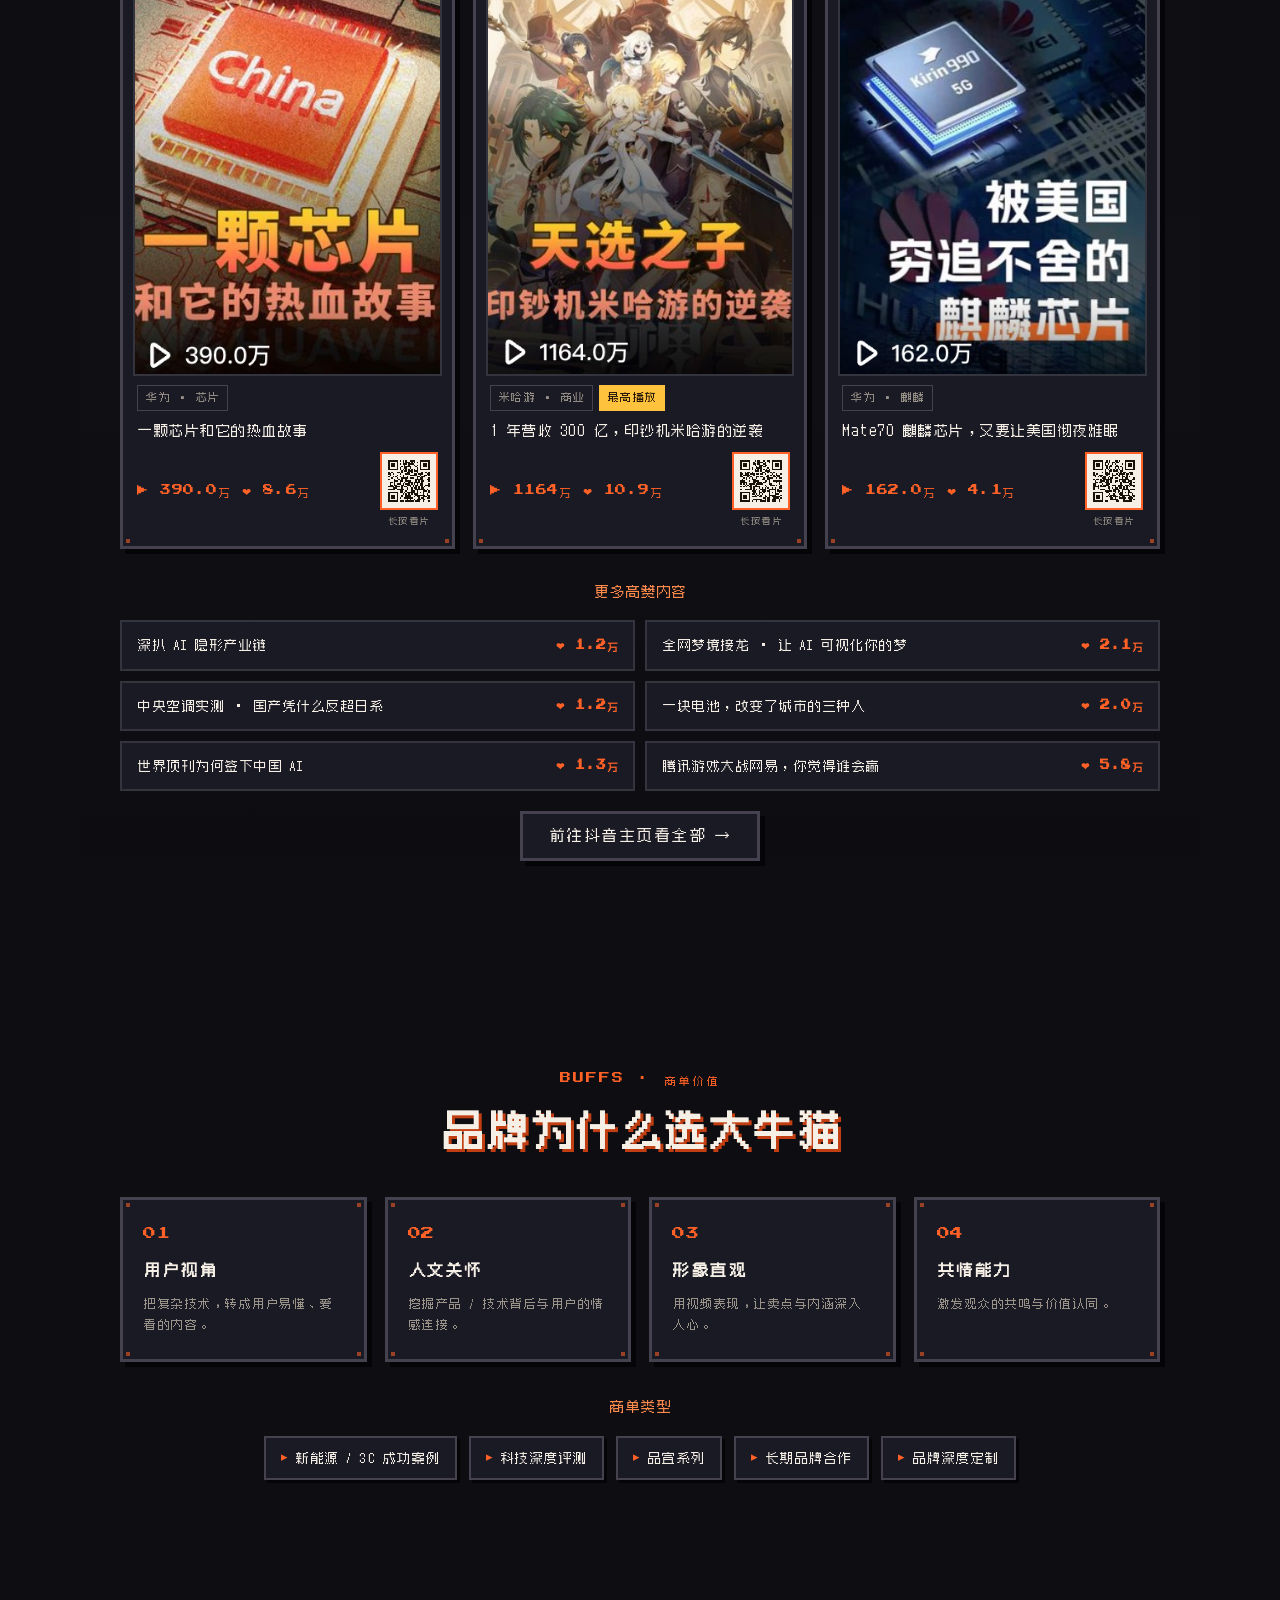
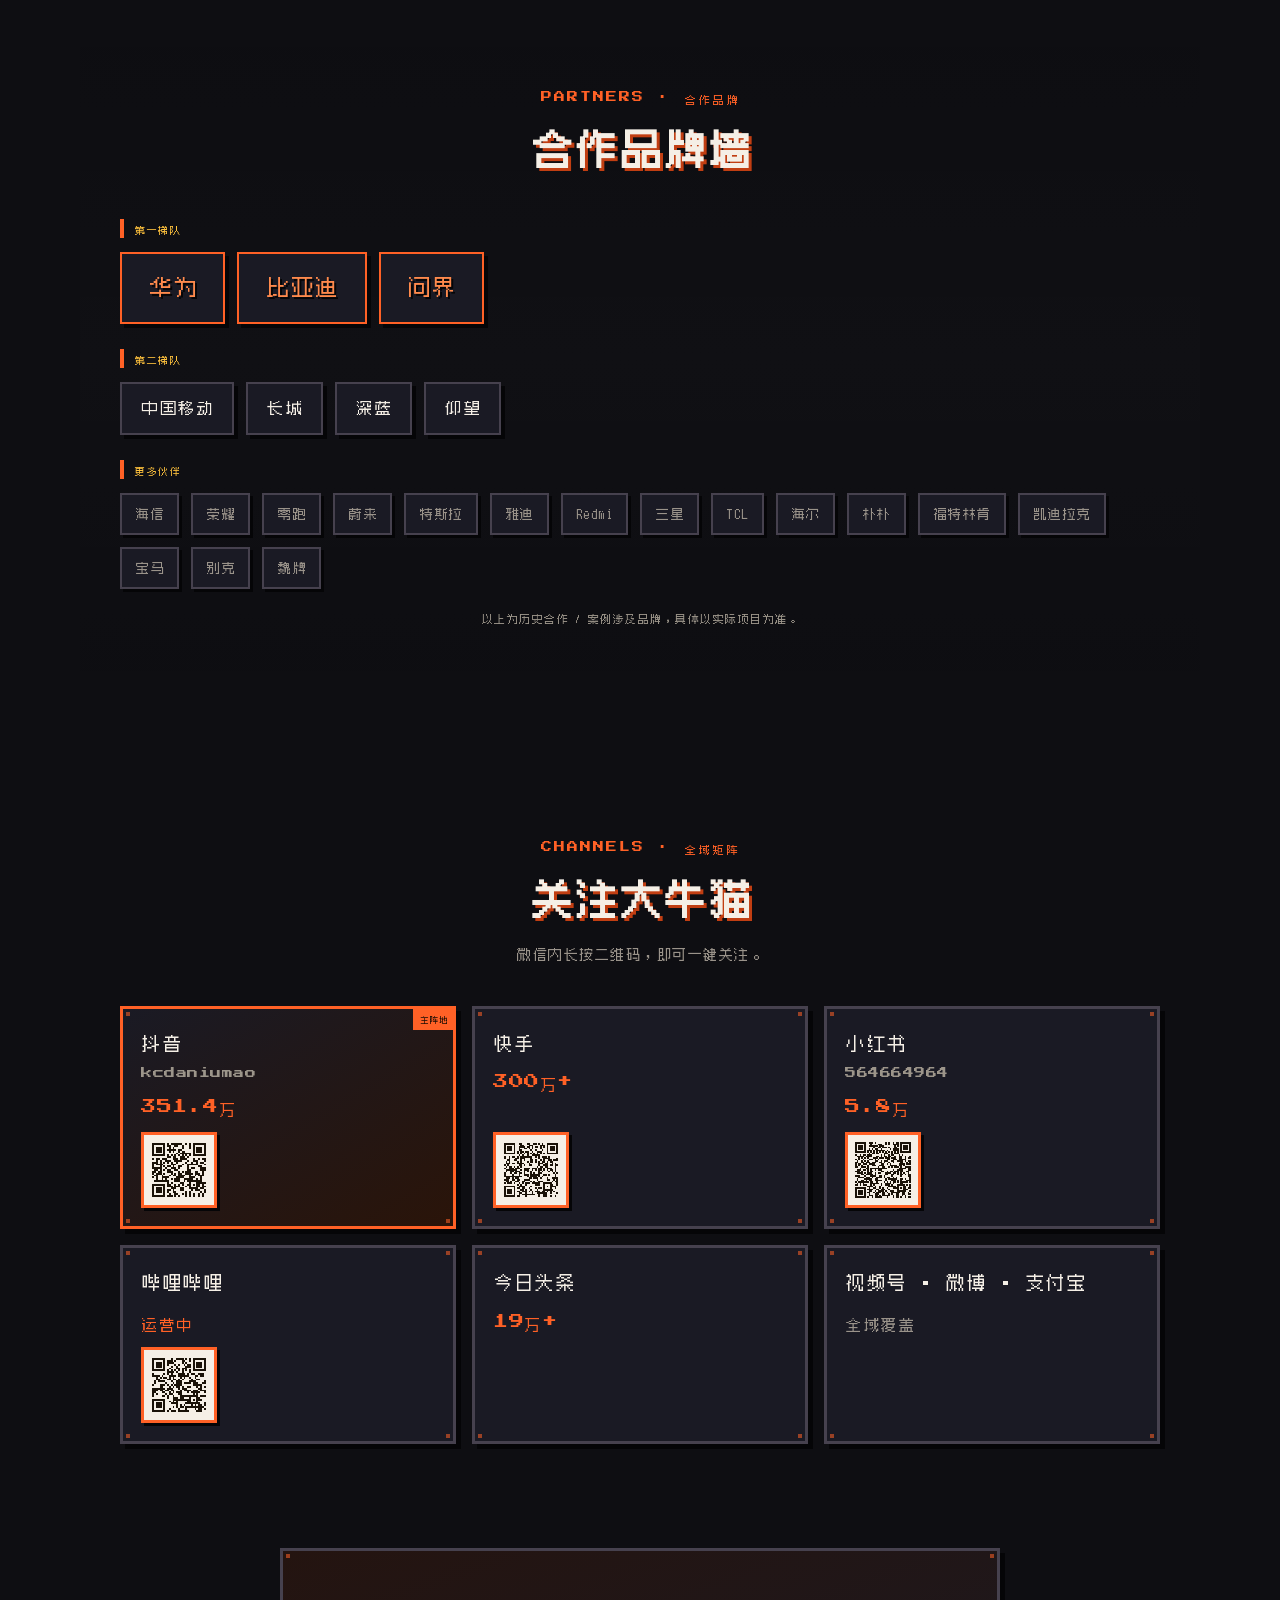
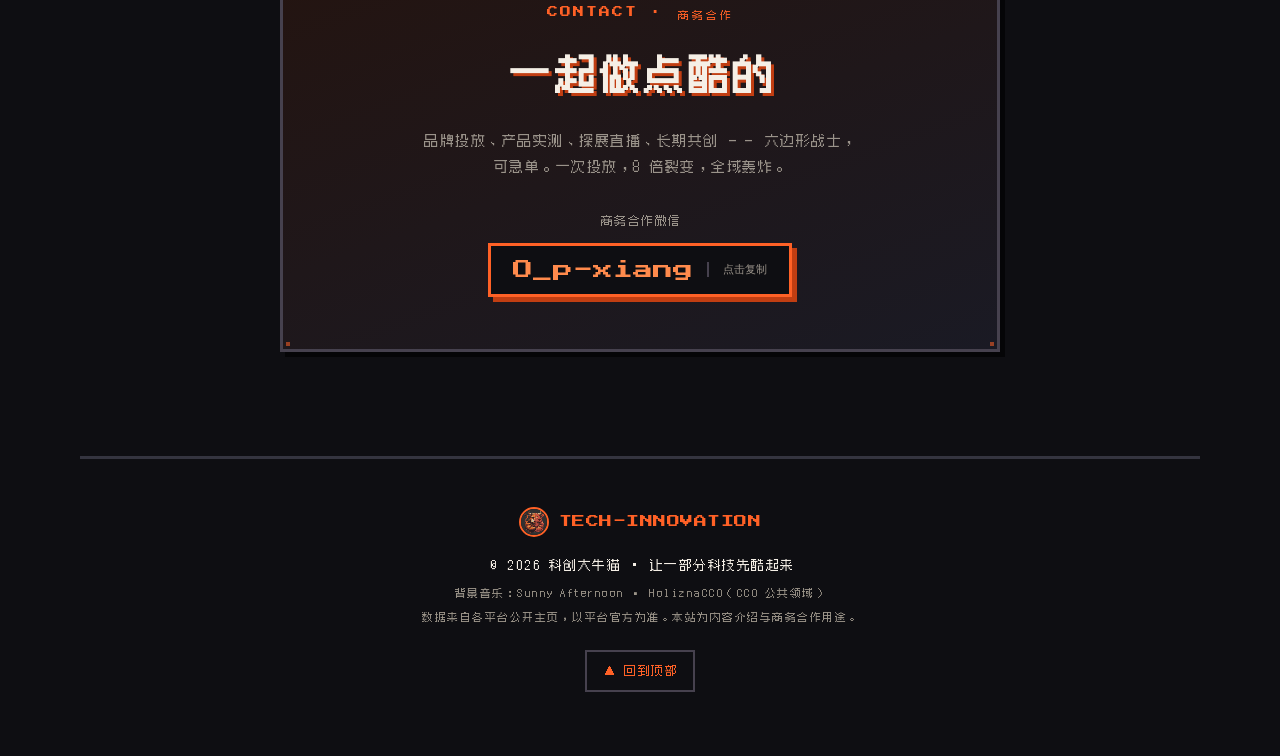
==== commit d5853943: "更新作品封面为真实图 + 头衔改科技&AI博主 - 麒麟期从 AI 生成封面换成真实封面，作品墙三张全为真图 - 同步真实播放量：芯片390万/米哈游1164万/麒麟162万（单条最高1164万） -" ====
--- a/index.html
+++ b/index.html
@@ -190,8 +190,8 @@
       <p class="sec__lead" data-i18n="works.lead">真实数据 · 点击或微信长按二维码，直达抖音原片。</p>
     </div>
     <div class="works">
-      <a class="panel work" href="https://v.douyin.com/WeYpG-ywB4M/" target="_blank" rel="noopener" aria-label="作品：一颗芯片和它的热血故事，378.2万播放，新窗口打开">
-        <span class="work__cover"><img src="assets/works/chip.jpg?v=2" alt="一颗芯片和它的热血故事 封面" loading="lazy"></span>
+      <a class="panel work" href="https://v.douyin.com/WeYpG-ywB4M/" target="_blank" rel="noopener" aria-label="作品：一颗芯片和它的热血故事，390.0万播放，新窗口打开">
+        <span class="work__cover"><img src="assets/works/chip.jpg?v=3" alt="一颗芯片和它的热血故事 封面" loading="lazy"></span>
         <span class="work__tags"><span class="work__tag" data-i18n="wk.1tag">华为 · 芯片</span></span>
         <span class="work__title" data-i18n="wk.1t">一颗芯片和它的热血故事</span>
         <span class="work__foot">
@@ -199,8 +199,8 @@
           <span class="work__qr"><img src="assets/qr/v_chip.png?v=2" alt="扫码看视频" width="58" height="58" loading="lazy"><i data-i18n="work.scan">长按看片</i></span>
         </span>
       </a>
-      <a class="panel work" href="https://v.douyin.com/i1YeHHDtzqM/" target="_blank" rel="noopener" aria-label="作品：1年营收300亿，米哈游有多赚钱，1163万播放，新窗口打开">
-        <span class="work__cover"><img src="assets/works/mihoyo.jpg?v=2" alt="印钞机米哈游的逆袭 封面" loading="lazy"></span>
+      <a class="panel work" href="https://v.douyin.com/i1YeHHDtzqM/" target="_blank" rel="noopener" aria-label="作品：1年营收300亿，米哈游有多赚钱，1164万播放，新窗口打开">
+        <span class="work__cover"><img src="assets/works/mihoyo.jpg?v=3" alt="印钞机米哈游的逆袭 封面" loading="lazy"></span>
         <span class="work__tags"><span class="work__tag" data-i18n="wk.2tag">米哈游 · 商业</span><span class="work__tag work__tag--hot" data-i18n="wk.hot">最高播放</span></span>
         <span class="work__title" data-i18n="wk.2t">1 年营收 300 亿，印钞机米哈游的逆袭</span>
         <span class="work__foot">
@@ -208,13 +208,8 @@
           <span class="work__qr"><img src="assets/qr/v_mihoyo.png?v=2" alt="扫码看视频" width="58" height="58" loading="lazy"><i data-i18n="work.scan">长按看片</i></span>
         </span>
       </a>
-      <a class="panel work" href="https://v.douyin.com/4o_baHnazpw/" target="_blank" rel="noopener" aria-label="作品：Mate70 麒麟芯片，又要让美国彻夜难眠，158.4万播放，新窗口打开">
-        <span class="work__cover work__cover--gen">
-          <span class="gen__tag" data-i18n="work.gen">AI 生成封面</span>
-          <span class="gen__chip">KIRIN</span>
-          <span class="gen__sub">9020 · MATE 70</span>
-          <span class="gen__play" aria-hidden="true">▶</span>
-        </span>
+      <a class="panel work" href="https://v.douyin.com/4o_baHnazpw/" target="_blank" rel="noopener" aria-label="作品：Mate70 麒麟芯片，又要让美国彻夜难眠，162.0万播放，新窗口打开">
+        <span class="work__cover"><img src="assets/works/mate70.jpg?v=3" alt="被美国穷追不舍的麒麟芯片 封面" loading="lazy"></span>
         <span class="work__tags"><span class="work__tag" data-i18n="wk.3tag">华为 · 麒麟</span></span>
         <span class="work__title" data-i18n="wk.3t">Mate70 麒麟芯片，又要让美国彻夜难眠</span>
         <span class="work__foot">
@@ -356,6 +351,6 @@
 
 <audio id="audio" loop preload="none" src="assets/bgm.mp3"></audio>
 <div class="toast" id="toast" role="status" aria-live="polite"></div>
-<script src="assets/main.js?v=2"></script>
+<script src="assets/main.js?v=3"></script>
 </body>
 </html>
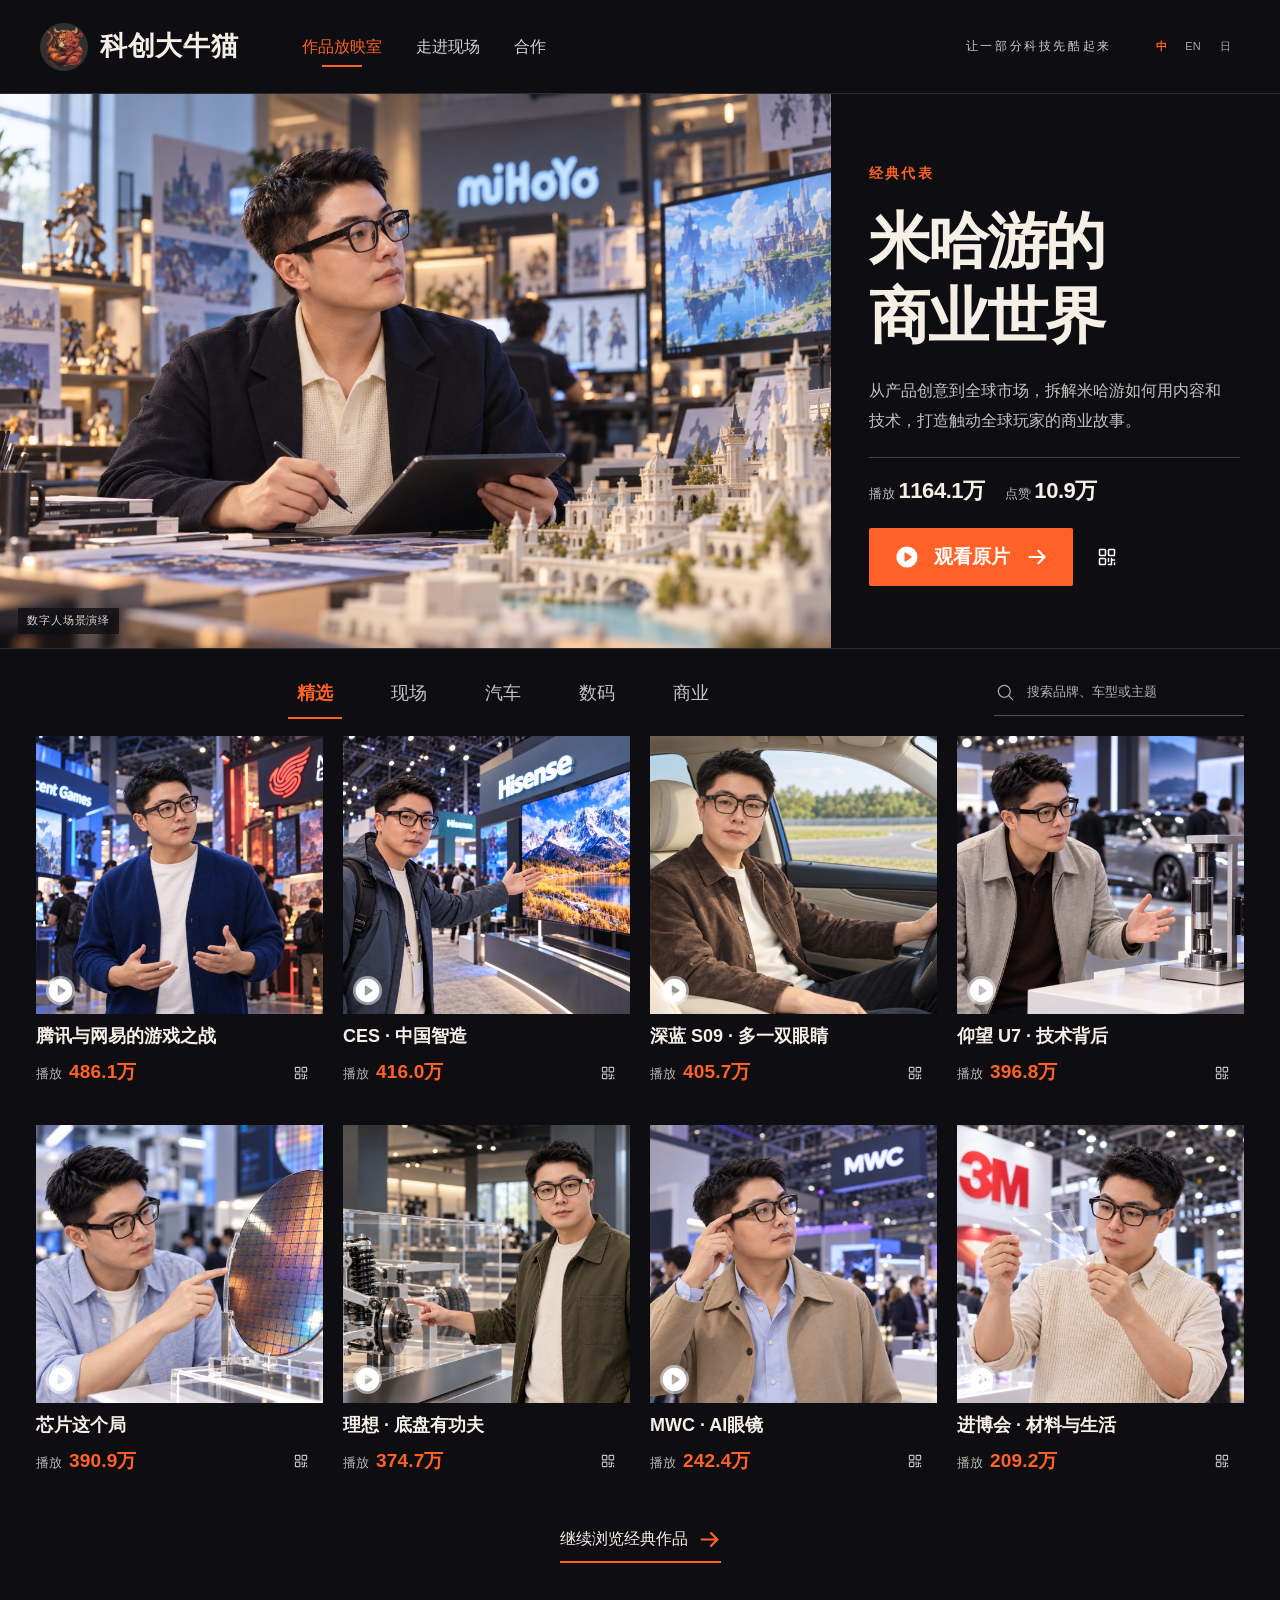
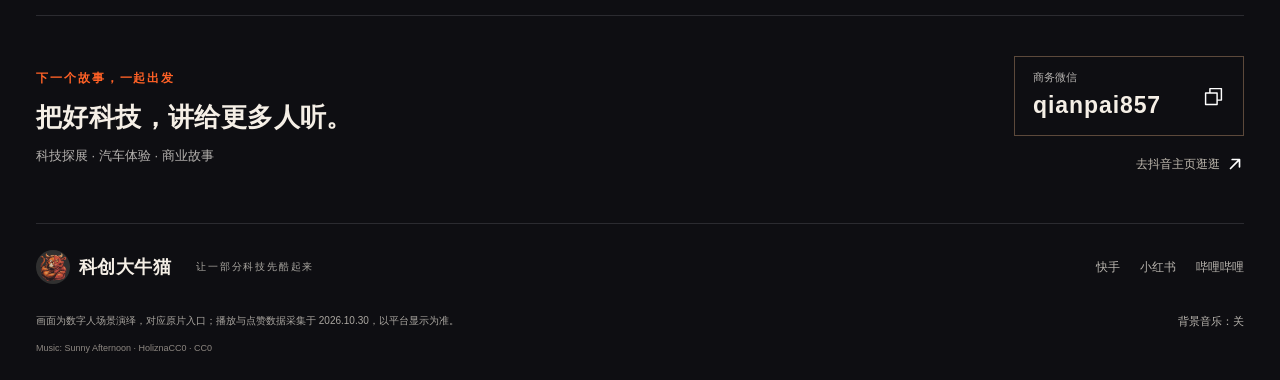
==== commit 3c2e6187: "Build digital-human screening room with 80 verified works" ====
--- a/index.html
+++ b/index.html
@@ -1,356 +1,442 @@
-<!DOCTYPE html>
-<html lang="zh">
-<head>
-<meta charset="UTF-8">
-<meta name="viewport" content="width=device-width, initial-scale=1.0, viewport-fit=cover">
-<title>科创大牛猫 · 让一部分科技先酷起来</title>
-<meta name="description" content="科创大牛猫 · 全网 700 万+ 粉丝的科技 × 商业 × AI 内容品牌。抖音创作者学院合作讲师，深耕 AI、新能源汽车、3C 数码、商业洞察与探展直击。品牌合作 vx：O_p-xiang。">
-<meta name="theme-color" content="#0E0E12">
-<link rel="icon" type="image/png" href="assets/favicon.png?v=2">
-<!-- 建议后续另备 1200×630 横图作 og:image / twitter:image -->
-<meta property="og:type" content="website">
-<meta property="og:url" content="https://emanon4.github.io/tech-bull-cat/">
-<meta property="og:title" content="科创大牛猫 · 让一部分科技先酷起来">
-<meta property="og:description" content="全网 700 万+ 粉丝的科技 × 商业 × AI 内容品牌。一次投放，8 倍裂变，全域轰炸。">
-<meta property="og:image" content="https://emanon4.github.io/tech-bull-cat/assets/mascot128.png?v=2">
-<meta name="twitter:card" content="summary">
-<link rel="preconnect" href="https://fonts.googleapis.com">
-<link rel="preconnect" href="https://fonts.gstatic.com" crossorigin>
-<link href="https://fonts.googleapis.com/css2?family=Press+Start+2P&display=swap" rel="stylesheet">
-<link rel="stylesheet" href="assets/style.css?v=2">
-</head>
-<body>
-<a class="skip" href="#main" data-i18n="a11y.skip">跳到主内容</a>
-<div class="crt" aria-hidden="true"></div>
-<div class="grid-bg" aria-hidden="true"></div>
-
-<!-- ============ NAV ============ -->
-<header class="nav" id="top">
-  <a class="nav__brand" href="#top" aria-label="科创大牛猫">
-    <img class="nav__avatar" src="assets/mascot.png?v=2" alt="" width="40" height="40">
-    <span class="nav__name" data-i18n="brand.name">科创大牛猫</span>
-  </a>
-  <nav class="nav__links" aria-label="主导航">
-    <a href="#stats" data-i18n="nav.stats">数据</a>
-    <a href="#about" data-i18n="nav.about">关于</a>
-    <a href="#content" data-i18n="nav.content">内容</a>
-    <a href="#works" data-i18n="nav.works">作品</a>
-    <a href="#value" data-i18n="nav.value">价值</a>
-    <a href="#brands" data-i18n="nav.brands">品牌</a>
-    <a href="#follow" data-i18n="nav.follow">矩阵</a>
-    <a href="#contact" data-i18n="nav.contact">合作</a>
-  </nav>
-  <div class="nav__tools">
-    <div class="lang" role="group" aria-label="Language / 语言">
-      <button data-lang="zh" class="is-active" type="button" lang="zh" aria-pressed="true" aria-label="中文">中</button>
-      <button data-lang="en" type="button" lang="en" aria-pressed="false" aria-label="English">EN</button>
-      <button data-lang="ja" type="button" lang="ja" aria-pressed="false" aria-label="日本語">日</button>
-    </div>
-    <button class="bgm" id="bgm" type="button" aria-pressed="false" aria-label="背景音乐开关">
-      <span class="bgm__ico" aria-hidden="true">♪</span>
-    </button>
-  </div>
-</header>
-
-<main id="main">
-
-  <!-- ============ HERO ============ -->
-  <section class="hero">
-    <div class="hero__inner">
-      <div class="hero__art">
-        <div class="mascot">
-          <img src="assets/mascot128.png?v=2" alt="科创大牛猫 —— 半猫半牛的像素吉祥物" width="220" height="220">
-          <span class="mascot__ring" aria-hidden="true"></span>
-        </div>
-      </div>
-      <div class="hero__copy">
-        <p class="eyebrow" data-i18n="hero.eyebrow">TECH-INNOVATION</p>
-        <span class="badge" data-i18n="hero.badge">抖音创作者学院 · 合作讲师</span>
-        <h1 class="hero__title"><span data-i18n="brand.name">科创大牛猫</span></h1>
-        <p class="hero__tag" data-i18n="hero.tagline">让一部分科技先酷起来！</p>
-        <p class="hero__sub" data-i18n="hero.sub">全网 700 万+ 粉丝的科技 × 商业 × AI 内容品牌</p>
-        <div class="hero__cta">
-          <a class="btn btn--primary" href="#works"><span data-i18n="hero.cta1">看代表作</span></a>
-          <a class="btn btn--ghost" href="#contact"><span data-i18n="hero.cta2">商务合作</span></a>
-        </div>
-        <p class="hero__start blink" data-i18n="hero.start">▼ PRESS START ▼</p>
-      </div>
-    </div>
-  </section>
-
-  <!-- ============ STATS ============ -->
-  <section class="sec" id="stats">
-    <div class="sec__head">
-      <p class="eyebrow" data-i18n="stats.eyebrow">DATA · 数据面板</p>
-      <h2 class="sec__title" data-i18n="stats.title">全网数据墙</h2>
-    </div>
-    <div class="stats">
-      <div class="stat stat--hero panel">
-        <div class="stat__num" data-count="700" data-suffix="万+" data-i18n="stats.totalN">700万+</div>
-        <div class="stat__label" data-i18n="stats.total">全网总粉丝</div>
-      </div>
-      <ul class="stat-grid">
-        <li class="panel stat-cell"><span class="sc__plat" data-i18n="st.dy">抖音</span><span class="sc__num" data-i18n="st.dyN">351.4万</span><span class="sc__bar"><b style="--w:100%"></b></span></li>
-        <li class="panel stat-cell"><span class="sc__plat" data-i18n="st.ks">快手</span><span class="sc__num" data-i18n="st.ksN">300万+</span><span class="sc__bar"><b style="--w:85%"></b></span></li>
-        <li class="panel stat-cell"><span class="sc__plat" data-i18n="st.tt">今日头条</span><span class="sc__num" data-i18n="st.ttN">19万+</span><span class="sc__bar"><b style="--w:30%"></b></span></li>
-        <li class="panel stat-cell"><span class="sc__plat" data-i18n="st.xhs">小红书</span><span class="sc__num" data-i18n="st.xhsN">5.8万</span><span class="sc__bar"><b style="--w:22%"></b></span></li>
-        <li class="panel stat-cell"><span class="sc__plat" data-i18n="st.sph">视频号</span><span class="sc__num" data-i18n="st.sphN">3万+</span><span class="sc__bar"><b style="--w:18%"></b></span></li>
-        <li class="panel stat-cell"><span class="sc__plat" data-i18n="st.more">微博 · 支付宝</span><span class="sc__num" data-i18n="st.run">运营中</span><span class="sc__bar"><b style="--w:14%"></b></span></li>
-      </ul>
-    </div>
-    <div class="stat-extra">
-      <div class="chip"><b data-i18n="stats.likesN">5735.3万</b><span data-i18n="stats.likes">抖音累计获赞</span></div>
-      <div class="chip"><b data-i18n="stats.worksN">241</b><span data-i18n="stats.works">抖音作品数</span></div>
-      <div class="chip"><b data-i18n="stats.maxN">1163万</b><span data-i18n="stats.max">单条最高播放</span></div>
-    </div>
-    <p class="slogan-strip"><span data-i18n="stats.slogan">一次投放 · 8 倍裂变 · 全域轰炸</span></p>
-    <p class="note" data-i18n="stats.note">数据综合各平台公开主页：抖音为实时数据，其余为官方招商口径，以平台官方为准。</p>
-  </section>
-
-  <!-- ============ ABOUT ============ -->
-  <section class="sec sec--alt" id="about">
-    <div class="sec__head">
-      <p class="eyebrow" data-i18n="about.eyebrow">PROFILE · 角色档案</p>
-      <h2 class="sec__title" data-i18n="about.title">优质科技 &amp; 商业内容品牌</h2>
-    </div>
-    <div class="about">
-      <div class="about__text">
-        <p data-i18n="about.body">让您的产品在科技浪潮中脱颖而出、深入人心。科创大牛猫深耕全球科技动态、新能源汽车、人工智能与商业洞察，把复杂技术讲成用户爱看的故事。</p>
-        <div class="tags">
-          <span class="tag" data-i18n="about.t1">IP 属地 · 广东深圳</span>
-          <span class="tag" data-i18n="about.t2">数码博主</span>
-          <span class="tag" data-i18n="about.t3">抖音学院合作讲师</span>
-        </div>
-      </div>
-      <figure class="hex">
-        <figcaption class="hex__title" data-i18n="about.hexTitle">六边形战士 · 满级技能</figcaption>
-        <svg viewBox="0 0 240 240" role="img" aria-label="六边形战士技能雷达：可混剪、可出镜、可直播、可实测、可探展、可急单，全部满级">
-          <polygon class="hex__grid" points="120,18 208,69 208,171 120,222 32,171 32,69"></polygon>
-          <polygon class="hex__grid" points="120,69 164,94.5 164,145.5 120,171 76,145.5 76,94.5"></polygon>
-          <polygon class="hex__fill" points="120,26 201,73 201,167 120,214 39,167 39,73"></polygon>
-          <g class="hex__axis"><line x1="120" y1="120" x2="120" y2="18"/><line x1="120" y1="120" x2="208" y2="69"/><line x1="120" y1="120" x2="208" y2="171"/><line x1="120" y1="120" x2="120" y2="222"/><line x1="120" y1="120" x2="32" y2="171"/><line x1="120" y1="120" x2="32" y2="69"/></g>
-        </svg>
-        <ul class="hex__labels">
-          <li style="--i:0" data-i18n="hex.1">可混剪</li>
-          <li style="--i:1" data-i18n="hex.2">可出镜</li>
-          <li style="--i:2" data-i18n="hex.3">可直播</li>
-          <li style="--i:3" data-i18n="hex.4">可实测</li>
-          <li style="--i:4" data-i18n="hex.5">可探展</li>
-          <li style="--i:5" data-i18n="hex.6">可急单</li>
-        </ul>
-        <p class="hex__note" data-i18n="about.hexNote">一人成军 · 全链路自产</p>
-      </figure>
-    </div>
-  </section>
-
-  <!-- ============ CONTENT ============ -->
-  <section class="sec" id="content">
-    <div class="sec__head">
-      <p class="eyebrow" data-i18n="content.eyebrow">STAGES · 内容关卡</p>
-      <h2 class="sec__title" data-i18n="content.title">内容遍及</h2>
-    </div>
-    <div class="cards">
-      <article class="panel card">
-        <svg class="card__ico" viewBox="0 0 16 16" fill="none" stroke="currentColor" stroke-width="1" shape-rendering="crispEdges" aria-hidden="true">
-          <path d="M8 1V3 M3.5 3.5H12.5V11.5H3.5V3.5 M6 6.5H7 M9 6.5H10 M6 9.5H10"/>
-        </svg>
-        <h3 data-i18n="c1.t">人工智能 &amp; 机器人</h3>
-        <p data-i18n="c1.d">AI 工具实测、隐形产业链拆解、机器人前沿动态。</p>
-      </article>
-      <article class="panel card">
-        <svg class="card__ico" viewBox="0 0 16 16" fill="none" stroke="currentColor" stroke-width="1" shape-rendering="crispEdges" aria-hidden="true">
-          <path d="M9 1 L4 9 H7 L6.5 15 L12 6 H9 L9 1Z"/>
-        </svg>
-        <h3 data-i18n="c2.t">新能源汽车 &amp; 3C 数码</h3>
-        <p data-i18n="c2.d">新车实测、手机芯片、智能硬件与智能家电。</p>
-      </article>
-      <article class="panel card">
-        <svg class="card__ico" viewBox="0 0 16 16" fill="none" stroke="currentColor" stroke-width="1" shape-rendering="crispEdges" aria-hidden="true">
-          <path d="M2 14H14 M4 14V10H6V14 M8 14V7H10V14 M12 14V4H14V14 M11 4L13 2 M11 2H13V4"/>
-        </svg>
-        <h3 data-i18n="c3.t">商业洞察 &amp; 科创投资</h3>
-        <p data-i18n="c3.d">财报拆解、行业内幕、产业趋势与投资视角。</p>
-      </article>
-      <article class="panel card">
-        <svg class="card__ico" viewBox="0 0 16 16" fill="none" stroke="currentColor" stroke-width="1" shape-rendering="crispEdges" aria-hidden="true">
-          <path d="M2 6H14V11H2V6Z M5 8H7 M6 7V9 M10.5 8H11.5 M12 9H13"/>
-        </svg>
-        <h3 data-i18n="c4.t">游戏评测 &amp; 探展直击</h3>
-        <p data-i18n="c4.d">游戏厂商解读，CES · MWC · AWE · 世界机器人大会现场。</p>
-      </article>
-    </div>
-    <p class="content-tags" data-i18n="content.tags">全球科技动态 · 国产替代 · 中国智造出海 · 智能家电</p>
-  </section>
-
-  <!-- ============ WORKS ============ -->
-  <section class="sec sec--alt" id="works">
-    <div class="sec__head">
-      <p class="eyebrow" data-i18n="works.eyebrow">WORKS · 爆款卡带</p>
-      <h2 class="sec__title" data-i18n="works.title">代表作品</h2>
-      <p class="sec__lead" data-i18n="works.lead">真实数据 · 点击或微信长按二维码，直达抖音原片。</p>
-    </div>
-    <div class="works">
-      <a class="panel work" href="https://v.douyin.com/WeYpG-ywB4M/" target="_blank" rel="noopener" aria-label="作品：一颗芯片和它的热血故事，390.0万播放，新窗口打开">
-        <span class="work__cover"><img src="assets/works/chip.jpg?v=3" alt="一颗芯片和它的热血故事 封面" loading="lazy"></span>
-        <span class="work__tags"><span class="work__tag" data-i18n="wk.1tag">华为 · 芯片</span></span>
-        <span class="work__title" data-i18n="wk.1t">一颗芯片和它的热血故事</span>
-        <span class="work__foot">
-          <span class="work__stat" data-i18n="wk.1stat">▶ 378.2万　❤ 8.6万</span>
-          <span class="work__qr"><img src="assets/qr/v_chip.png?v=2" alt="扫码看视频" width="58" height="58" loading="lazy"><i data-i18n="work.scan">长按看片</i></span>
-        </span>
-      </a>
-      <a class="panel work" href="https://v.douyin.com/i1YeHHDtzqM/" target="_blank" rel="noopener" aria-label="作品：1年营收300亿，米哈游有多赚钱，1164万播放，新窗口打开">
-        <span class="work__cover"><img src="assets/works/mihoyo.jpg?v=3" alt="印钞机米哈游的逆袭 封面" loading="lazy"></span>
-        <span class="work__tags"><span class="work__tag" data-i18n="wk.2tag">米哈游 · 商业</span><span class="work__tag work__tag--hot" data-i18n="wk.hot">最高播放</span></span>
-        <span class="work__title" data-i18n="wk.2t">1 年营收 300 亿，印钞机米哈游的逆袭</span>
-        <span class="work__foot">
-          <span class="work__stat" data-i18n="wk.2stat">▶ 1163万　❤ 10.9万</span>
-          <span class="work__qr"><img src="assets/qr/v_mihoyo.png?v=2" alt="扫码看视频" width="58" height="58" loading="lazy"><i data-i18n="work.scan">长按看片</i></span>
-        </span>
-      </a>
-      <a class="panel work" href="https://v.douyin.com/4o_baHnazpw/" target="_blank" rel="noopener" aria-label="作品：Mate70 麒麟芯片，又要让美国彻夜难眠，162.0万播放，新窗口打开">
-        <span class="work__cover"><img src="assets/works/mate70.jpg?v=3" alt="被美国穷追不舍的麒麟芯片 封面" loading="lazy"></span>
-        <span class="work__tags"><span class="work__tag" data-i18n="wk.3tag">华为 · 麒麟</span></span>
-        <span class="work__title" data-i18n="wk.3t">Mate70 麒麟芯片，又要让美国彻夜难眠</span>
-        <span class="work__foot">
-          <span class="work__stat" data-i18n="wk.3stat">▶ 158.4万　❤ 4.1万</span>
-          <span class="work__qr"><img src="assets/qr/v_mate70.png?v=2" alt="扫码看视频" width="58" height="58" loading="lazy"><i data-i18n="work.scan">长按看片</i></span>
-        </span>
-      </a>
-    </div>
-    <div class="more">
-      <p class="more__title" data-i18n="works.moreTitle">更多高赞内容</p>
-      <ul class="more__list">
-        <li><span data-i18n="wk.m1">深扒 AI 隐形产业链</span><b data-i18n="wk.m1k">❤ 1.2万</b></li>
-        <li><span data-i18n="wk.m2">全网梦境接龙 · 让 AI 可视化你的梦</span><b data-i18n="wk.m2k">❤ 2.1万</b></li>
-        <li><span data-i18n="wk.m3">中央空调实测 · 国产凭什么反超日系</span><b data-i18n="wk.m3k">❤ 1.2万</b></li>
-        <li><span data-i18n="wk.m4">一块电池，改变了城市的三种人</span><b data-i18n="wk.m4k">❤ 2.0万</b></li>
-        <li><span data-i18n="wk.m5">世界顶刊为何签下中国 AI</span><b data-i18n="wk.m5k">❤ 1.3万</b></li>
-        <li><span data-i18n="wk.m6">腾讯游戏大战网易，你觉得谁会赢</span><b data-i18n="wk.m6k">❤ 5.8万</b></li>
-      </ul>
-      <a class="btn btn--ghost more__all" href="https://v.douyin.com/FBFvHm3LguQ/" target="_blank" rel="noopener"><span data-i18n="works.all">前往抖音主页看全部 →</span></a>
-    </div>
-  </section>
-
-  <!-- ============ VALUE ============ -->
-  <section class="sec" id="value">
-    <div class="sec__head">
-      <p class="eyebrow" data-i18n="value.eyebrow">BUFFS · 商单价值</p>
-      <h2 class="sec__title" data-i18n="value.title">品牌为什么选大牛猫</h2>
-    </div>
-    <div class="cards cards--4">
-      <article class="panel buff"><span class="buff__k">01</span><h3 data-i18n="v1.t">用户视角</h3><p data-i18n="v1.d">把复杂技术，转成用户易懂、爱看的内容。</p></article>
-      <article class="panel buff"><span class="buff__k">02</span><h3 data-i18n="v2.t">人文关怀</h3><p data-i18n="v2.d">挖掘产品 / 技术背后与用户的情感连接。</p></article>
-      <article class="panel buff"><span class="buff__k">03</span><h3 data-i18n="v3.t">形象直观</h3><p data-i18n="v3.d">用视频表现，让卖点与内涵深入人心。</p></article>
-      <article class="panel buff"><span class="buff__k">04</span><h3 data-i18n="v4.t">共情能力</h3><p data-i18n="v4.d">激发观众的共鸣与价值认同。</p></article>
-    </div>
-    <p class="types-title" data-i18n="value.typesTitle">商单类型</p>
-    <ul class="types">
-      <li data-i18n="ty.1">新能源 / 3C 成功案例</li>
-      <li data-i18n="ty.2">科技深度评测</li>
-      <li data-i18n="ty.3">品宣系列</li>
-      <li data-i18n="ty.4">长期品牌合作</li>
-      <li data-i18n="ty.5">品牌深度定制</li>
-    </ul>
-  </section>
-
-  <!-- ============ BRANDS ============ -->
-  <section class="sec sec--alt" id="brands">
-    <div class="sec__head">
-      <p class="eyebrow" data-i18n="brands.eyebrow">PARTNERS · 合作品牌</p>
-      <h2 class="sec__title" data-i18n="brands.title">合作品牌墙</h2>
-    </div>
-    <div class="tier">
-      <span class="tier__lv" data-i18n="brands.t1">第一梯队</span>
-      <div class="tier__row tier__row--1">
-        <span class="plate">华为</span><span class="plate">比亚迪</span><span class="plate">问界</span>
-      </div>
-    </div>
-    <div class="tier">
-      <span class="tier__lv" data-i18n="brands.t2">第二梯队</span>
-      <div class="tier__row tier__row--2">
-        <span class="plate">中国移动</span><span class="plate">长城</span><span class="plate">深蓝</span><span class="plate">仰望</span>
-      </div>
-    </div>
-    <div class="tier">
-      <span class="tier__lv" data-i18n="brands.t3">更多伙伴</span>
-      <div class="tier__row tier__row--3">
-        <span class="plate">海信</span><span class="plate">荣耀</span><span class="plate">零跑</span><span class="plate">蔚来</span><span class="plate">特斯拉</span><span class="plate">雅迪</span><span class="plate">Redmi</span><span class="plate">三星</span><span class="plate">TCL</span><span class="plate">海尔</span><span class="plate">朴朴</span><span class="plate">福特林肯</span><span class="plate">凯迪拉克</span><span class="plate">宝马</span><span class="plate">别克</span><span class="plate">魏牌</span>
-      </div>
-    </div>
-    <p class="note" data-i18n="brands.note">以上为历史合作 / 案例涉及品牌，具体以实际项目为准。</p>
-  </section>
-
-  <!-- ============ PLATFORMS ============ -->
-  <section class="sec" id="follow">
-    <div class="sec__head">
-      <p class="eyebrow" data-i18n="follow.eyebrow">CHANNELS · 全域矩阵</p>
-      <h2 class="sec__title" data-i18n="follow.title">关注大牛猫</h2>
-      <p class="sec__lead" data-i18n="follow.scan">微信内长按二维码，即可一键关注。</p>
-    </div>
-    <div class="plats">
-      <a class="panel plat plat--main" href="https://v.douyin.com/FBFvHm3LguQ/" target="_blank" rel="noopener" aria-label="抖音 科创大牛猫 主页，新窗口打开">
-        <span class="plat__head">
-          <span class="plat__name">抖音</span>
-          <span class="plat__id">kcdaniumao</span>
-          <span class="plat__num" data-i18n="follow.dyN">351.4万</span>
-        </span>
-        <span class="plat__qr"><img src="assets/qr/p_douyin.png?v=2" alt="抖音二维码" width="76" height="76" loading="lazy"></span>
-        <span class="plat__badge" data-i18n="follow.main">主阵地</span>
-      </a>
-      <a class="panel plat" href="https://www.kuaishou.com/profile/3xjujmy5s7rjd3u" target="_blank" rel="noopener" aria-label="快手主页，新窗口打开">
-        <span class="plat__head"><span class="plat__name">快手</span><span class="plat__num" data-i18n="follow.ksN">300万+</span></span>
-        <span class="plat__qr"><img src="assets/qr/p_kuaishou.png?v=2" alt="快手二维码" width="76" height="76" loading="lazy"></span>
-      </a>
-      <a class="panel plat" href="https://www.xiaohongshu.com/user/profile/5be12ed373b00b00019720ae" target="_blank" rel="noopener" aria-label="小红书主页，新窗口打开">
-        <span class="plat__head"><span class="plat__name">小红书</span><span class="plat__id">564664964</span><span class="plat__num" data-i18n="follow.xhsN">5.8万</span></span>
-        <span class="plat__qr"><img src="assets/qr/p_xhs.png?v=2" alt="小红书二维码" width="76" height="76" loading="lazy"></span>
-      </a>
-      <a class="panel plat" href="https://space.bilibili.com/385938457" target="_blank" rel="noopener" aria-label="哔哩哔哩主页，新窗口打开">
-        <span class="plat__head"><span class="plat__name">哔哩哔哩</span><span class="plat__num" data-i18n="follow.run">运营中</span></span>
-        <span class="plat__qr"><img src="assets/qr/p_bili.png?v=2" alt="哔哩哔哩二维码" width="76" height="76" loading="lazy"></span>
-      </a>
-      <a class="panel plat" href="https://www.toutiao.com/c/user/token/CigOFY0NaehNR-f90SySuB4EGu_2X77axUFl7mqmRJTa4TfqJOEJn1w-GkkKPAAAAAAAAAAAAABPyiiZNib5x8LjpQleTt0syWHmQLKb8YjTnICcvRaFobzAYMwyKNj3PjvSkjt_afYW6xDyo4MOGMPFg-oEIgEDB036AQ==/" target="_blank" rel="noopener" aria-label="今日头条主页，新窗口打开">
-        <span class="plat__head"><span class="plat__name">今日头条</span><span class="plat__num" data-i18n="follow.ttN">19万+</span></span>
-      </a>
-      <div class="panel plat plat--soft">
-        <span class="plat__head"><span class="plat__name" data-i18n="follow.more">视频号 · 微博 · 支付宝</span><span class="plat__num" data-i18n="follow.run2">全域覆盖</span></span>
-      </div>
-    </div>
-  </section>
-
-  <!-- ============ CONTACT ============ -->
-  <section class="sec sec--cta" id="contact">
-    <div class="cta-box panel">
-      <p class="eyebrow" data-i18n="contact.eyebrow">CONTACT · 商务合作</p>
-      <h2 class="cta-box__title" data-i18n="contact.title">一起做点酷的</h2>
-      <p class="cta-box__body" data-i18n="contact.body">品牌投放、产品实测、探展直播、长期共创 —— 六边形战士，可急单。一次投放，8 倍裂变，全域轰炸。</p>
-      <div class="wx">
-        <span class="wx__label" data-i18n="contact.wxLabel">商务合作微信</span>
-        <button class="wx__id" id="copyWx" type="button" data-wx="O_p-xiang">
-          <span class="wx__code">O_p-xiang</span>
-          <span class="wx__copy" data-i18n="contact.copy">点击复制</span>
+<!doctype html>
+<html lang="zh-CN">
+  <head>
+    <meta charset="UTF-8" />
+    <meta
+      name="viewport"
+      content="width=device-width, initial-scale=1, viewport-fit=cover"
+    />
+    <title>科创大牛猫 · 作品放映室</title>
+    <meta
+      name="description"
+      content="走进科创大牛猫的作品放映室。用数字人重访科技现场，在经典瞬间里发现好故事。点击画面观看对应原片。商务微信：qianpai857。"
+    />
+    <meta name="theme-color" content="#0e0e12" />
+    <link rel="canonical" href="https://emanon4.github.io/tech-bull-cat/" />
+    <link rel="icon" type="image/png" href="assets/favicon.png" />
+    <meta property="og:type" content="website" />
+    <meta
+      property="og:url"
+      content="https://emanon4.github.io/tech-bull-cat/"
+    />
+    <meta property="og:title" content="科创大牛猫 · 作品放映室" />
+    <meta
+      property="og:description"
+      content="让一部分科技先酷起来。数字人重访经典，点击画面观看原片。"
+    />
+    <meta
+      property="og:image"
+      content="https://emanon4.github.io/tech-bull-cat/assets/gallery/mihoyo-studio.jpg"
+    />
+    <meta name="twitter:card" content="summary_large_image" />
+    <link
+      rel="preload"
+      as="image"
+      href="assets/gallery/mihoyo-studio.jpg"
+      imagesrcset="assets/gallery/mihoyo-studio-720.jpg 720w, assets/gallery/mihoyo-studio.jpg 1536w"
+      imagesizes="(max-width: 760px) 100vw, 65vw"
+    />
+    <link rel="stylesheet" href="assets/style.css?v=20261030" />
+    <script defer src="assets/works-data.js?v=20261030"></script>
+    <script defer src="assets/main.js?v=20261030"></script>
+  </head>
+  <body>
+    <a class="skip" href="#main" data-i18n="skip">跳到主内容</a>
+    <header class="header" id="top">
+      <a class="brand" href="#top" aria-label="科创大牛猫 首页"
+        ><img src="assets/mascot128.png" width="48" height="48" alt="" /><span
+          >科创大牛猫</span
+        ></a
+      >
+      <button
+        class="icon-button menu-toggle"
+        id="menuToggle"
+        type="button"
+        aria-controls="mainNav"
+        aria-expanded="false"
+        aria-label="打开导航"
+      >
+        <img src="assets/icons/list.svg" width="24" height="24" alt="" />
+      </button>
+      <nav class="nav" id="mainNav" aria-label="主导航">
+        <a class="active" href="#gallery" data-i18n="navGallery">作品放映室</a
+        ><a href="#gallery" data-category-link="field" data-i18n="navField"
+          >走进现场</a
+        ><a href="#contact" data-i18n="navContact">合作</a>
+      </nav>
+      <p class="tagline" data-i18n="tagline">让一部分科技先酷起来</p>
+      <div class="languages" role="group" aria-label="Language / 语言">
+        <button
+          type="button"
+          data-lang="zh"
+          aria-pressed="true"
+          aria-label="中文"
+        >
+          中</button
+        ><button
+          type="button"
+          data-lang="en"
+          aria-pressed="false"
+          aria-label="English"
+        >
+          EN</button
+        ><button
+          type="button"
+          data-lang="ja"
+          aria-pressed="false"
+          aria-label="日本語"
+        >
+          日
         </button>
       </div>
-    </div>
-  </section>
-
-</main>
-
-<!-- ============ FOOTER ============ -->
-<footer class="foot">
-  <div class="foot__brand">
-    <img src="assets/mascot.png?v=2" alt="" width="32" height="32">
-    <span>TECH-INNOVATION</span>
-  </div>
-  <p class="foot__copy" data-i18n="foot.copy">© 2026 科创大牛猫 · 让一部分科技先酷起来</p>
-  <p class="foot__music" data-i18n="foot.music">背景音乐：Sunny Afternoon · HoliznaCC0（CC0 公共领域）</p>
-  <p class="foot__note" data-i18n="foot.note">数据来自各平台公开主页，以平台官方为准。本站为内容介绍与商务合作用途。</p>
-  <a class="foot__top" href="#top" data-i18n="foot.top">▲ 回到顶部</a>
-</footer>
-
-<audio id="audio" loop preload="none" src="assets/bgm.mp3"></audio>
-<div class="toast" id="toast" role="status" aria-live="polite"></div>
-<script src="assets/main.js?v=3"></script>
-</body>
+    </header>
+    <main id="main">
+      <section class="feature" aria-labelledby="heroTitle">
+        <a
+          class="feature-art"
+          id="heroArt"
+          href="https://www.douyin.com/video/7292720570997722387"
+          target="_self"
+          rel="noopener noreferrer"
+          aria-label="观看原片：米哈游的商业世界"
+          ><img
+            class="feature-photo"
+            src="assets/gallery/mihoyo-studio.jpg"
+            srcset="
+              assets/gallery/mihoyo-studio-720.jpg  720w,
+              assets/gallery/mihoyo-studio.jpg     1536w
+            "
+            sizes="(max-width: 760px) 100vw, 65vw"
+            width="1536"
+            height="1024"
+            fetchpriority="high"
+            alt="数字人身穿藏蓝西装和米白针织衫，在游戏创作工作室观察模型"
+          /><span class="scene-label" data-i18n="sceneLabel"
+            >数字人场景演绎</span
+          ></a
+        >
+        <div class="feature-copy">
+          <p class="eyebrow" data-i18n="heroEyebrow">经典代表</p>
+          <h1 id="heroTitle">
+            <span data-i18n="heroLine1">米哈游的</span><br /><span
+              data-i18n="heroLine2"
+              >商业世界</span
+            >
+          </h1>
+          <p class="feature-description" data-i18n="heroDescription">
+            从产品创意到全球市场，拆解米哈游如何用内容和技术，打造触动全球玩家的商业故事。
+          </p>
+          <div class="feature-metrics">
+            <span
+              ><span data-i18n="views">播放</span>
+              <strong id="heroViews">1164.1万</strong></span
+            ><span
+              ><span data-i18n="likes">点赞</span>
+              <strong id="heroLikes">10.9万</strong></span
+            >
+          </div>
+          <div class="feature-actions">
+            <a
+              class="primary-button"
+              href="https://www.douyin.com/video/7292720570997722387"
+              target="_self"
+              rel="noopener noreferrer"
+              ><img
+                src="assets/icons/play-circle.svg"
+                width="26"
+                height="26"
+                alt="" /><span data-i18n="watch">观看原片</span
+              ><img
+                src="assets/icons/arrow-right.svg"
+                width="22"
+                height="22"
+                alt="" /></a
+            ><button
+              class="icon-button hero-qr"
+              type="button"
+              data-qr="7292720570997722387"
+              aria-label="打开米哈游原片二维码"
+            >
+              <img
+                src="assets/icons/qr-code.svg"
+                width="24"
+                height="24"
+                alt=""
+              />
+            </button>
+          </div>
+        </div>
+      </section>
+      <section
+        class="gallery section"
+        id="gallery"
+        aria-labelledby="galleryTitle"
+      >
+        <div class="section-heading">
+          <div>
+            <p class="eyebrow" data-i18n="galleryEyebrow">回到那些经典瞬间</p>
+            <h2 id="galleryTitle" data-i18n="galleryTitle">
+              好故事，值得再看一次。
+            </h2>
+          </div>
+          <p class="section-hint" data-i18n="galleryHint">点击画面，进入原片</p>
+        </div>
+        <div class="gallery-tools">
+          <div class="filters" role="group" aria-label="作品分类">
+            <button
+              type="button"
+              data-filter="all"
+              aria-pressed="true"
+              data-i18n="filterAll"
+            >
+              精选</button
+            ><button
+              type="button"
+              data-filter="field"
+              aria-pressed="false"
+              data-i18n="filterField"
+            >
+              现场</button
+            ><button
+              type="button"
+              data-filter="cars"
+              aria-pressed="false"
+              data-i18n="filterCars"
+            >
+              汽车</button
+            ><button
+              type="button"
+              data-filter="digital"
+              aria-pressed="false"
+              data-i18n="filterDigital"
+            >
+              数码</button
+            ><button
+              type="button"
+              data-filter="business"
+              aria-pressed="false"
+              data-i18n="filterBusiness"
+            >
+              商业
+            </button>
+          </div>
+          <label class="search"
+            ><img
+              src="assets/icons/magnifying-glass.svg"
+              width="19"
+              height="19"
+              alt="" /><span class="sr-only" data-i18n="searchLabel"
+              >搜索作品</span
+            ><input
+              id="searchInput"
+              type="search"
+              placeholder="搜索品牌、车型或主题"
+              autocomplete="off"
+          /></label>
+        </div>
+        <p
+          class="result-status"
+          id="resultStatus"
+          role="status"
+          aria-live="polite"
+        ></p>
+        <div class="gallery-grid" id="galleryGrid"></div>
+        <div class="empty-state" id="emptyState" hidden>
+          <h3 data-i18n="emptyTitle">还没有找到这段故事</h3>
+          <p data-i18n="emptyText">换个关键词，或回到全部作品看看。</p>
+          <button
+            class="text-button"
+            id="resetFilters"
+            type="button"
+            data-i18n="reset"
+          >
+            查看全部作品
+          </button>
+        </div>
+        <button
+          class="explore-button"
+          id="exploreButton"
+          type="button"
+          aria-controls="archive"
+          aria-expanded="false"
+        >
+          <span data-i18n="explore">继续浏览经典作品</span
+          ><img
+            src="assets/icons/arrow-right.svg"
+            width="23"
+            height="23"
+            alt=""
+          />
+        </button>
+        <section
+          class="archive"
+          id="archive"
+          aria-labelledby="archiveTitle"
+          hidden
+        >
+          <div class="archive-heading">
+            <div>
+              <p class="eyebrow" data-i18n="archiveEyebrow">
+                更多值得回看的作品
+              </p>
+              <h3 id="archiveTitle" data-i18n="archiveTitle">经典片单</h3>
+            </div>
+            <label class="sort"
+              ><span class="sr-only" data-i18n="sortLabel">作品排序</span
+              ><select id="sortSelect">
+                <option value="curated" data-i18n="sortCurated">
+                  策展顺序
+                </option>
+                <option value="plays" data-i18n="sortPlays">
+                  播放量从高到低
+                </option>
+                <option value="likes" data-i18n="sortLikes">
+                  点赞从高到低
+                </option>
+              </select></label
+            >
+          </div>
+          <div class="archive-list" id="archiveList"></div>
+          <button
+            class="text-button load-more"
+            id="loadMore"
+            type="button"
+            data-i18n="loadMore"
+          >
+            再看 12 部
+          </button>
+        </section>
+        <noscript
+          ><p>
+            开启 JavaScript 浏览完整片单，或<a
+              href="https://www.douyin.com/user/MS4wLjABAAAAuiQPSt1dmEFPGlYPgRWG032GF7F1-8LV4pWbPKtOFdI"
+              target="_blank"
+              rel="noopener noreferrer"
+              >前往抖音主页观看全部作品</a
+            >。
+          </p></noscript
+        >
+      </section>
+      <section
+        class="contact section"
+        id="contact"
+        aria-labelledby="contactTitle"
+      >
+        <div>
+          <p class="eyebrow" data-i18n="contactEyebrow">下一个故事，一起出发</p>
+          <h2 id="contactTitle" data-i18n="contactTitle">
+            把好科技，讲给更多人听。
+          </h2>
+          <p data-i18n="contactText">科技探展 · 汽车体验 · 商业故事</p>
+        </div>
+        <div class="contact-actions">
+          <button class="contact-button" id="copyContact" type="button">
+            <span
+              ><small data-i18n="wechat">商务微信</small
+              ><strong>qianpai857</strong></span
+            ><img
+              src="assets/icons/copy.svg"
+              width="23"
+              height="23"
+              alt=""
+            /><span class="sr-only" data-i18n="copy">复制微信号</span></button
+          ><a
+            class="profile-link"
+            href="https://www.douyin.com/user/MS4wLjABAAAAuiQPSt1dmEFPGlYPgRWG032GF7F1-8LV4pWbPKtOFdI"
+            target="_blank"
+            rel="noopener noreferrer"
+            ><span data-i18n="profile">去抖音主页逛逛</span
+            ><img
+              src="assets/icons/arrow-up-right.svg"
+              width="18"
+              height="18"
+              alt=""
+          /></a>
+        </div>
+      </section>
+    </main>
+    <footer class="footer section">
+      <div class="footer-top">
+        <a class="brand brand-small" href="#top"
+          ><img src="assets/mascot128.png" width="34" height="34" alt="" /><span
+            >科创大牛猫</span
+          ></a
+        >
+        <p data-i18n="tagline">让一部分科技先酷起来</p>
+        <div class="platforms">
+          <a
+            href="https://www.kuaishou.com/profile/3xjujmy5s7rjd3u"
+            target="_blank"
+            rel="noopener noreferrer"
+            data-i18n="kuaishou"
+            >快手</a
+          ><a
+            href="https://www.xiaohongshu.com/user/profile/5be12ed373b00b00019720ae"
+            target="_blank"
+            rel="noopener noreferrer"
+            data-i18n="rednote"
+            >小红书</a
+          ><a
+            href="https://space.bilibili.com/385938457"
+            target="_blank"
+            rel="noopener noreferrer"
+            data-i18n="bilibili"
+            >哔哩哔哩</a
+          >
+        </div>
+      </div>
+      <div class="footer-bottom">
+        <p data-i18n="sourceNote">
+          画面为数字人场景演绎，对应原片入口；播放与点赞数据采集于
+          2026.10.30，以平台显示为准。
+        </p>
+        <button
+          class="music-button"
+          id="musicButton"
+          type="button"
+          aria-pressed="false"
+          data-i18n="musicOff"
+        >
+          背景音乐：关
+        </button>
+      </div>
+      <p class="music-credit">Music: Sunny Afternoon · HoliznaCC0 · CC0</p>
+    </footer>
+    <audio id="audio" loop preload="none" src="assets/bgm.mp3"></audio>
+    <dialog
+      id="qrDialog"
+      aria-labelledby="qrTitle"
+      aria-describedby="qrDescription"
+    >
+      <button
+        class="icon-button dialog-close"
+        id="closeDialog"
+        type="button"
+        aria-label="关闭二维码"
+      >
+        <img src="assets/icons/x.svg" width="23" height="23" alt="" />
+      </button>
+      <p class="eyebrow" data-i18n="qrEyebrow">继续观看</p>
+      <h2 id="qrTitle"></h2>
+      <img
+        class="qr-image"
+        id="qrImage"
+        width="264"
+        height="264"
+        alt="该作品的抖音二维码"
+      />
+      <p id="qrDescription" data-i18n="qrDescription">
+        扫码或在微信中长按识别二维码，观看对应原片。
+      </p>
+      <a
+        class="primary-button"
+        id="qrOriginalLink"
+        target="_self"
+        rel="noopener noreferrer"
+        data-i18n="watch"
+        >观看原片</a
+      >
+    </dialog>
+    <div class="toast" id="toast" role="status" aria-live="polite" hidden></div>
+  </body>
 </html>
--- a/assets/style.css
+++ b/assets/style.css
@@ -1,375 +1,1418 @@
-/* ============================================================
-   科创大牛猫 · 像素风官网  style.css
-   主色 #FF6126 · 暗色科技底 · Zpix 像素字体 · CRT 质感
-   ============================================================ */
-
-@font-face{
-  font-family:'Zpix';
-  src:url('zpix-subset.woff2?v=2') format('woff2');
-  font-weight:normal; font-style:normal; font-display:swap;
-}
-
-:root{
-  --bg:#0E0E12;
-  --bg2:#14141B;
-  --panel:#1A1A24;
-  --panel2:#20202C;
-  --line:#34343F;
-  --line2:#46414E;
-  --ink:#F5EFE6;
-  --ink-dim:#9A938A;
-  --ink-faint:#9C958A;     /* 提亮至 AA：bg 上≈5.5:1 / panel 上≈5:1 */
-  --orange:#FF6126;
-  --orange-bri:#FF8A4C;
-  --orange-deep:#C13E12;
-  --gold:#FFC23D;
-  --cyan:#2BE8C8;
-  --shadow:#050507;
-  --qr-paper:#F5EFE6;
-  --pix:'Press Start 2P','Zpix',ui-monospace,monospace;
-  --cjk:'Zpix',ui-monospace,'Courier New',monospace;
-  --maxw:1120px;
-  --n:7px;
-}
-
-*{box-sizing:border-box;margin:0;padding:0}
-html{scroll-behavior:smooth}
-body{
-  font-family:var(--cjk);
-  background:var(--bg);
-  color:var(--ink);
-  line-height:1.85;
-  font-size:15px;
-  letter-spacing:.5px;
-  overflow-x:hidden;
-  -webkit-font-smoothing:none;
-  image-rendering:pixelated;
-  position:relative;
-  min-height:100vh;
-}
-:lang(zh){word-break:normal;overflow-wrap:break-word}
-img{display:block;image-rendering:pixelated}
-a{color:inherit;text-decoration:none}
-svg{display:block}
-
-/* ---- 统一键盘焦点（高对比，不依赖默认 outline） ---- */
-a:focus-visible,button:focus-visible,.btn:focus-visible,.wx__id:focus-visible,
-.work:focus-visible,.plat:focus-visible,.plate:focus-visible,.foot__top:focus-visible,
-.lang button:focus-visible,.nav__links a:focus-visible{
-  outline:3px solid var(--gold);outline-offset:3px}
-
-/* ---- skip link ---- */
-.skip{position:fixed;left:8px;top:-60px;z-index:200;background:var(--orange);color:#1a0d05;
-  padding:8px 14px;font-family:var(--pix);font-size:11px;transition:top .2s}
-.skip:focus{top:8px}
-
-/* ---- CRT scanlines + grid bg ---- */
-.crt{position:fixed;inset:0;z-index:90;pointer-events:none;
-  background:repeating-linear-gradient(0deg,rgba(0,0,0,0) 0 2px,rgba(0,0,0,.13) 2px 3px);
-  mix-blend-mode:multiply;opacity:.6}
-.grid-bg{position:fixed;inset:0;z-index:-1;pointer-events:none;
-  background:
-    radial-gradient(900px 520px at 72% -8%,rgba(255,97,38,.20),transparent 60%),
-    radial-gradient(700px 600px at 10% 105%,rgba(255,97,38,.08),transparent 55%),
-    linear-gradient(180deg,#101016,var(--bg) 40%);
-}
-.grid-bg::after{content:"";position:absolute;inset:0;opacity:.35;
-  background-image:
-    linear-gradient(rgba(255,255,255,.035) 1px,transparent 1px),
-    linear-gradient(90deg,rgba(255,255,255,.035) 1px,transparent 1px);
-  background-size:32px 32px;
-  mask-image:linear-gradient(180deg,#000,transparent 70%)}
-
-/* ============ generic panel ============ */
-.panel{
-  position:relative;background:var(--panel);
-  border:3px solid var(--line2);
-  box-shadow:5px 5px 0 0 var(--shadow);
-}
-.panel::before{content:"";position:absolute;inset:3px;pointer-events:none;
-  background-image:
-    linear-gradient(var(--orange),var(--orange)),linear-gradient(var(--orange),var(--orange)),
-    linear-gradient(var(--orange),var(--orange)),linear-gradient(var(--orange),var(--orange));
-  background-repeat:no-repeat;background-size:4px 4px;
-  background-position:left top,right top,left bottom,right bottom;opacity:.55}
-
-/* ============ NAV ============ */
-.nav{position:sticky;top:0;z-index:100;display:flex;align-items:center;gap:18px;
-  padding:11px clamp(14px,4vw,40px);
-  background:rgba(12,12,17,.86);backdrop-filter:blur(6px);
-  border-bottom:3px solid var(--line)}
-.nav__brand{display:flex;align-items:center;gap:10px;flex:0 0 auto}
-.nav__avatar{width:38px;height:38px;border:2px solid var(--orange);border-radius:50%}
-.nav__name{font-family:var(--cjk);font-size:16px;color:var(--ink);letter-spacing:1px}
-.nav__links{display:flex;gap:clamp(7px,1.5vw,20px);margin-left:auto;flex-wrap:wrap;justify-content:center}
-.nav__links a{font-size:13px;color:var(--ink-dim);padding:4px 2px;border-bottom:2px solid transparent;transition:.15s}
-.nav__links a:hover,.nav__links a:focus-visible{color:var(--orange-bri);border-bottom-color:var(--orange)}
-.nav__links a.active{color:var(--orange);border-bottom-color:var(--orange)}
-.nav__tools{display:flex;align-items:center;gap:10px;flex:0 0 auto}
-.lang{display:flex;border:2px solid var(--line2)}
-.lang button{font-family:var(--pix);font-size:10px;background:transparent;color:var(--ink-dim);
-  border:none;padding:7px 8px;cursor:pointer;border-right:2px solid var(--line2);line-height:1}
-.lang button:last-child{border-right:none}
-.lang button.is-active{background:var(--orange);color:#1a0d05}
-.lang button:hover:not(.is-active){color:var(--ink)}
-.bgm{width:34px;height:34px;border:2px solid var(--line2);background:transparent;color:var(--ink-dim);
-  cursor:pointer;display:grid;place-items:center;font-size:15px}
-.bgm[aria-pressed="true"]{color:var(--orange);border-color:var(--orange);box-shadow:0 0 12px rgba(255,97,38,.5)}
-.bgm.playing .bgm__ico{animation:pulse 1s steps(2) infinite}
-
-/* ============ shared section ============ */
-.sec{max-width:var(--maxw);margin:0 auto;padding:clamp(56px,9vw,104px) clamp(16px,4vw,40px)}
-.sec--alt{background:linear-gradient(180deg,transparent,rgba(255,255,255,.012),transparent)}
-.sec__head{margin-bottom:38px;text-align:center}
-.eyebrow{font-family:var(--pix);font-size:11px;color:var(--orange);letter-spacing:2px;margin-bottom:14px}
-.sec__title{font-size:clamp(24px,4.4vw,40px);line-height:1.4;color:var(--ink);
-  text-shadow:3px 3px 0 var(--orange-deep)}
-.sec__lead{margin-top:14px;color:var(--ink-dim);font-size:14px}
-
-/* ============ HERO ============ */
-.hero{max-width:var(--maxw);margin:0 auto;padding:clamp(40px,7vw,84px) clamp(16px,4vw,40px) clamp(30px,5vw,60px)}
-.hero__inner{display:grid;grid-template-columns:auto 1fr;gap:clamp(24px,5vw,64px);align-items:center}
-.hero__art{display:grid;place-items:center}
-.mascot{position:relative;width:clamp(160px,30vw,240px);aspect-ratio:1}
-.mascot img{width:100%;height:100%;border:4px solid var(--orange);border-radius:50%;
-  background:#2c2c33;box-shadow:0 0 0 5px var(--bg),0 0 34px rgba(255,97,38,.45);
-  animation:bob 3.4s ease-in-out infinite}
-.mascot__ring{position:absolute;inset:-14px;border:3px dashed rgba(255,97,38,.4);border-radius:50%;
-  animation:spin 22s linear infinite}
-.hero__copy{min-width:0}
-.badge{display:inline-block;font-family:var(--cjk);font-size:12px;color:var(--gold);
-  border:2px solid var(--gold);padding:4px 10px;margin-bottom:16px;max-width:100%;white-space:normal;line-height:1.5}
-.hero__title{font-size:clamp(34px,8vw,72px);line-height:1.12;color:var(--ink);
-  text-shadow:4px 4px 0 var(--orange-deep),8px 8px 0 rgba(0,0,0,.4);margin-bottom:8px}
-.hero__tag{font-size:clamp(18px,3.4vw,28px);color:var(--orange-bri);margin:10px 0 14px;
-  text-shadow:2px 2px 0 var(--shadow)}
-.hero__sub{font-size:clamp(13px,2vw,16px);color:var(--ink-dim);max-width:30em;margin-bottom:26px}
-.hero__cta{display:flex;gap:16px;flex-wrap:wrap}
-.hero__start{font-family:var(--pix);font-size:11px;color:var(--orange);margin-top:26px;letter-spacing:2px}
-
-/* ============ buttons ============ */
-.btn{display:inline-block;font-family:var(--cjk);font-size:15px;padding:13px 26px;cursor:pointer;
-  border:3px solid;transition:transform .08s,box-shadow .08s;line-height:1.2}
-.btn--primary{background:var(--orange);color:#1a0d05;border-color:var(--orange-bri);
-  box-shadow:5px 5px 0 0 var(--orange-deep)}
-.btn--ghost{background:var(--panel);color:var(--ink);border-color:var(--line2);
-  box-shadow:5px 5px 0 0 var(--shadow)}
-.btn:hover{transform:translate(-2px,-2px)}
-.btn--primary:hover{box-shadow:7px 7px 0 0 var(--orange-deep)}
-.btn--ghost:hover{box-shadow:7px 7px 0 0 var(--shadow);border-color:var(--orange)}
-.btn:active{transform:translate(3px,3px)}
-.btn--primary:active{box-shadow:2px 2px 0 0 var(--orange-deep)}
-.btn--ghost:active{box-shadow:2px 2px 0 0 var(--shadow)}
-
-/* ============ STATS ============ */
-.stats{display:grid;grid-template-columns:minmax(220px,1fr) 1.6fr;gap:22px;align-items:stretch}
-.stat--hero{display:grid;place-content:center;text-align:center;padding:30px 18px;
-  background:linear-gradient(160deg,var(--panel),#241410)}
-.stat__num{font-family:var(--pix);font-size:clamp(28px,5.6vw,52px);color:var(--orange);
-  text-shadow:3px 3px 0 var(--shadow);line-height:1}
-.stat--hero .stat__label{margin-top:14px;color:var(--ink);font-size:15px}
-.stat-grid{list-style:none;display:grid;grid-template-columns:1fr 1fr;gap:12px}
-.stat-cell{padding:13px 15px;display:grid;grid-template-columns:1fr auto;gap:4px 10px;align-items:baseline}
-.sc__plat{font-size:14px;color:var(--ink)}
-.sc__num{font-family:var(--pix);font-size:14px;color:var(--orange-bri);text-align:right}
-.sc__bar{grid-column:1/-1;height:8px;background:var(--bg);border:1px solid var(--line);margin-top:6px;overflow:hidden}
-.sc__bar b{display:block;height:100%;width:var(--w);background:repeating-linear-gradient(90deg,var(--orange) 0 6px,var(--orange-deep) 6px 8px);
-  transform:scaleX(0);transform-origin:left;transition:transform 1s ease-out}
-.in-view .sc__bar b{transform:scaleX(1)}
-.stat-extra{display:flex;gap:14px;flex-wrap:wrap;justify-content:center;margin:26px 0 8px}
-.chip{background:var(--panel);border:2px solid var(--line2);padding:10px 16px;text-align:center;box-shadow:3px 3px 0 var(--shadow)}
-.chip b{display:block;font-family:var(--pix);font-size:18px;color:var(--gold)}
-.chip span{font-size:12px;color:var(--ink-dim)}
-.slogan-strip{text-align:center;margin:26px auto 0;font-size:clamp(15px,2.6vw,20px);color:var(--ink);
-  border-top:3px solid var(--orange);border-bottom:3px solid var(--orange);padding:14px;max-width:560px;
-  text-shadow:2px 2px 0 var(--orange-deep)}
-.note{text-align:center;color:var(--ink-faint);font-size:11px;margin-top:18px;line-height:1.7}
-
-/* ============ ABOUT + HEX ============ */
-.about{display:grid;grid-template-columns:1fr auto;gap:clamp(24px,5vw,56px);align-items:center}
-.about__text p{font-size:15px;color:var(--ink-dim);margin-bottom:20px}
-.tags{display:flex;gap:10px;flex-wrap:wrap}
-.tag{font-size:12px;color:var(--ink);border:2px solid var(--line2);padding:5px 11px;background:var(--panel)}
-.hex{position:relative;width:clamp(240px,40vw,320px);text-align:center}
-.hex__title{font-size:14px;color:var(--orange-bri);margin-bottom:8px}
-.hex svg{width:100%;height:auto}
-.hex__grid{fill:none;stroke:var(--line2);stroke-width:1.5}
-.hex__axis line{stroke:var(--line);stroke-width:1}
-.hex__fill{fill:rgba(255,97,38,.28);stroke:var(--orange);stroke-width:3;
-  transform-origin:center;transform:scale(0);transition:transform .9s cubic-bezier(.2,1.3,.4,1)}
-.in-view .hex__fill{transform:scale(1)}
-.hex__labels{list-style:none;position:absolute;inset:34px 0 38px}
-.hex__labels li{position:absolute;font-size:clamp(10px,2.4vw,12px);color:var(--ink);white-space:nowrap;
-  background:var(--bg);padding:1px 5px;border:1px solid var(--orange-deep)}
-.hex__labels li[style*="--i:0"]{top:-6px;left:50%;transform:translateX(-50%)}
-.hex__labels li[style*="--i:1"]{top:26%;right:-6px}
-.hex__labels li[style*="--i:2"]{bottom:26%;right:-6px}
-.hex__labels li[style*="--i:3"]{bottom:-6px;left:50%;transform:translateX(-50%)}
-.hex__labels li[style*="--i:4"]{bottom:26%;left:-6px}
-.hex__labels li[style*="--i:5"]{top:26%;left:-6px}
-.hex__note{margin-top:8px;font-size:11px;color:var(--ink-faint)}
-
-/* ============ cards (content + value) ============ */
-.cards{display:grid;grid-template-columns:repeat(2,1fr);gap:18px}
-.cards--4{grid-template-columns:repeat(4,1fr)}
-.card{padding:24px 22px}
-.card__ico{width:34px;height:34px;display:block;margin-bottom:14px;color:var(--orange-bri)}
-.card h3{font-size:17px;color:var(--orange-bri);margin-bottom:10px;line-height:1.4}
-.card p{font-size:13px;color:var(--ink-dim);line-height:1.8}
-.content-tags{text-align:center;margin-top:26px;color:var(--ink-dim);font-size:13px}
-.buff{padding:22px 20px}
-.buff__k{font-family:var(--pix);font-size:13px;color:var(--orange);display:block;margin-bottom:10px}
-.buff h3{font-size:16px;color:var(--ink);margin-bottom:8px}
-.buff p{font-size:12px;color:var(--ink-dim);line-height:1.8}
-.types-title{text-align:center;font-size:14px;color:var(--orange-bri);margin:32px 0 16px}
-.types{list-style:none;display:flex;gap:12px;flex-wrap:wrap;justify-content:center}
-.types li{font-size:13px;color:var(--ink);border:2px solid var(--line2);padding:8px 15px;background:var(--panel);
-  box-shadow:3px 3px 0 var(--shadow)}
-.types li::before{content:"▸ ";color:var(--orange)}
-
-/* ============ WORKS ============ */
-.works{display:grid;grid-template-columns:repeat(3,1fr);gap:18px}
-.work{padding:10px;display:flex;flex-direction:column;gap:9px;transition:transform .1s}
-.work:hover{transform:translateY(-4px)}
-.work:hover .work__title{color:var(--orange-bri)}
-.work__cover{display:block;aspect-ratio:3/4;overflow:hidden;border:2px solid var(--line);background:#000;position:relative}
-.work__cover img{width:100%;height:100%;object-fit:cover;image-rendering:auto}
-/* 生成式封面（AI 占位）—— 像素点阵 + 扫描线 + 信息层级 */
-.work__cover--gen{display:grid;place-content:center;gap:5px;text-align:center;
-  background:linear-gradient(150deg,var(--orange-deep),#241008 78%)}
-.work__cover--gen::before{content:"";position:absolute;inset:0;pointer-events:none;opacity:.55;
-  background-image:
-    repeating-linear-gradient(0deg,rgba(0,0,0,.20) 0 3px,transparent 3px 6px),
-    radial-gradient(circle,rgba(255,138,76,.28) 1px,transparent 1px);
-  background-size:auto,11px 11px}
-.gen__tag{position:absolute;top:0;left:0;right:0;background:var(--orange);color:#1a0d05;
-  font-family:var(--pix);font-size:7px;padding:4px;letter-spacing:1px}
-.gen__chip{position:relative;z-index:1;font-family:var(--pix);font-size:clamp(20px,4vw,28px);
-  color:var(--gold);text-shadow:2px 2px 0 var(--shadow)}
-.gen__sub{position:relative;z-index:1;font-family:var(--pix);font-size:9px;color:var(--ink);letter-spacing:1px}
-.gen__play{position:absolute;bottom:10px;right:10px;width:26px;height:26px;border:2px solid var(--ink);
-  display:grid;place-items:center;font-size:12px;color:var(--ink);background:rgba(0,0,0,.35);box-shadow:2px 2px 0 var(--shadow)}
-.work__tags{display:flex;gap:6px;flex-wrap:wrap;padding:0 4px}
-.work__tag{font-size:11px;color:var(--ink-dim);border:1px solid var(--line2);padding:2px 7px}
-.work__tag--hot{color:#1a0d05;background:var(--gold);border-color:var(--gold)}
-.work__title{font-size:14px;color:var(--ink);line-height:1.5;padding:0 4px}
-.work__foot{display:flex;justify-content:space-between;align-items:center;gap:10px;padding:2px 4px 6px;margin-top:auto}
-.work__stat{font-family:var(--pix);font-size:11px;color:var(--orange);line-height:1.6}
-.work__qr{display:flex;flex-direction:column;align-items:center;gap:3px;flex:0 0 auto}
-.work__qr img{width:58px;height:58px;border:2px solid var(--orange);background:var(--qr-paper);padding:2px;image-rendering:pixelated}
-.work__qr i{font-style:normal;font-size:9px;color:var(--ink-dim);white-space:nowrap}
-.more{margin-top:30px}
-.more__title{text-align:center;font-size:14px;color:var(--orange-bri);margin-bottom:16px}
-.more__list{list-style:none;display:grid;grid-template-columns:1fr 1fr;gap:10px}
-.more__list li{display:flex;justify-content:space-between;align-items:center;gap:10px;
-  background:var(--panel);border:2px solid var(--line);padding:11px 15px;font-size:13px;color:var(--ink)}
-.more__list b{font-family:var(--pix);font-size:10px;color:var(--orange);flex:0 0 auto}
-.more__all{margin:20px auto 0;display:block;width:max-content;text-align:center}
-
-/* ============ BRANDS ============ */
-.tier{margin-bottom:22px}
-.tier__lv{display:inline-block;font-family:var(--pix);font-size:10px;color:var(--gold);
-  border-left:4px solid var(--orange);padding-left:10px;margin-bottom:14px}
-.tier__row{display:flex;gap:12px;flex-wrap:wrap}
-.plate{background:var(--panel);border:2px solid var(--line2);color:var(--ink);box-shadow:4px 4px 0 var(--shadow);
-  display:inline-flex;align-items:center}
-.tier__row--1 .plate{font-size:22px;padding:14px 26px;border-color:var(--orange);color:var(--orange-bri);
-  text-shadow:2px 2px 0 var(--shadow)}
-.tier__row--2 .plate{font-size:16px;padding:10px 18px}
-.tier__row--3 .plate{font-size:13px;padding:7px 13px;color:var(--ink-dim);box-shadow:3px 3px 0 var(--shadow)}
-.plate:hover{border-color:var(--orange);transform:translate(-1px,-1px)}
-
-/* ============ PLATFORMS ============ */
-.plats{display:grid;grid-template-columns:repeat(3,1fr);gap:16px}
-.plat{padding:18px;display:flex;flex-direction:column;gap:12px;transition:transform .1s}
-.plat:hover{transform:translateY(-3px)}
-.plat__head{display:flex;flex-direction:column;gap:4px}
-.plat__name{font-size:18px;color:var(--ink)}
-.plat__id{font-size:11px;color:var(--ink-faint);font-family:var(--pix)}
-.plat__num{font-family:var(--pix);font-size:15px;color:var(--orange);margin-top:4px}
-.plat__qr{margin-top:auto}
-.plat__qr img{width:76px;height:76px;border:3px solid var(--orange);background:var(--qr-paper);padding:3px;
-  image-rendering:pixelated;box-shadow:3px 3px 0 var(--shadow)}
-.plat--main{background:linear-gradient(150deg,var(--panel),#2a1409);border-color:var(--orange)}
-.plat__badge{position:absolute;top:-2px;right:-2px;background:var(--orange);color:#1a0d05;
-  font-family:var(--pix);font-size:8px;padding:4px 7px}
-.plat--soft{opacity:.82}
-.plat--soft .plat__num{color:var(--ink-dim)}
-
-/* ============ CONTACT ============ */
-.sec--cta{padding-top:0}
-.cta-box{max-width:720px;margin:0 auto;text-align:center;padding:clamp(30px,5vw,52px) clamp(20px,4vw,44px);
-  background:linear-gradient(160deg,#241410,var(--panel))}
-.cta-box__title{font-size:clamp(24px,5vw,40px);color:var(--ink);text-shadow:3px 3px 0 var(--orange-deep);margin-bottom:16px}
-.cta-box__body{color:var(--ink-dim);font-size:14px;max-width:32em;margin:0 auto 28px}
-.wx{display:inline-flex;flex-direction:column;align-items:center;gap:10px}
-.wx__label{font-size:12px;color:var(--ink-dim)}
-.wx__id{display:flex;align-items:center;gap:14px;cursor:pointer;background:var(--bg);
-  border:3px solid var(--orange);padding:14px 22px;box-shadow:5px 5px 0 var(--orange-deep);transition:transform .08s}
-.wx__id:hover{transform:translate(-2px,-2px)}
-.wx__id:active{transform:translate(2px,2px);box-shadow:3px 3px 0 var(--orange-deep)}
-.wx__code{font-family:var(--pix);font-size:clamp(15px,3vw,20px);color:var(--orange-bri)}
-.wx__copy{font-size:11px;color:var(--ink-dim);border-left:2px solid var(--line2);padding-left:14px}
-
-/* ============ FOOTER ============ */
-.foot{max-width:var(--maxw);margin:0 auto;padding:48px clamp(16px,4vw,40px) 64px;text-align:center;
-  border-top:3px solid var(--line)}
-.foot__brand{display:inline-flex;align-items:center;gap:10px;font-family:var(--pix);font-size:13px;color:var(--orange);margin-bottom:16px}
-.foot__brand img{width:30px;height:30px;border-radius:50%;border:2px solid var(--orange)}
-.foot__copy{font-size:13px;color:var(--ink);margin-bottom:8px}
-.foot__music,.foot__note{font-size:11px;color:var(--ink-faint);margin-bottom:6px;line-height:1.7}
-.foot__top{display:inline-block;margin-top:16px;font-size:12px;color:var(--orange);border:2px solid var(--line2);padding:8px 16px}
-.foot__top:hover{border-color:var(--orange)}
-
-/* ============ toast ============ */
-.toast{position:fixed;left:50%;bottom:30px;transform:translate(-50%,20px);z-index:150;
-  background:var(--orange);color:#1a0d05;font-size:13px;padding:12px 22px;border:3px solid var(--orange-bri);
-  box-shadow:5px 5px 0 var(--shadow);opacity:0;pointer-events:none;transition:.25s}
-.toast.show{opacity:1;transform:translate(-50%,0)}
-
-/* ============ reveal animation ============ */
-.reveal{opacity:0;transform:translateY(22px);transition:opacity .6s,transform .6s}
-.reveal.in-view{opacity:1;transform:none}
-
-/* ============ keyframes ============ */
-@keyframes blink{0%,49%{opacity:1}50%,100%{opacity:.15}}
-.blink{animation:blink 1.1s steps(1) infinite}
-@keyframes bob{0%,100%{transform:translateY(0)}50%{transform:translateY(-8px)}}
-@keyframes spin{to{transform:rotate(360deg)}}
-@keyframes pulse{0%{opacity:1}100%{opacity:.4}}
-
-/* ============ responsive ============ */
-@media(max-width:860px){
-  .nav{flex-wrap:wrap;gap:10px}
-  .nav__links{order:3;width:100%;margin-left:0;border-top:2px solid var(--line);padding-top:8px}
-  .nav__tools{margin-left:auto}
-  .hero__inner{grid-template-columns:1fr;text-align:center}
-  .hero__art{order:-1}
-  .hero__cta,.tags,.hero__sub{justify-content:center;margin-left:auto;margin-right:auto}
-  .stats{grid-template-columns:1fr}
-  .about{grid-template-columns:1fr}
-  .hex{margin:0 auto}
-  .cards--4{grid-template-columns:repeat(2,1fr)}
-  .plats{grid-template-columns:repeat(2,1fr)}
-}
-@media(max-width:560px){
-  body{font-size:14px}
-  .cards,.cards--4,.works,.more__list,.plats{grid-template-columns:1fr}
-  .stat-grid{grid-template-columns:1fr}
-  .tier__row--1 .plate{font-size:18px;padding:11px 18px}
-  .nav__name{display:none}
-  .lang button{padding:9px 12px;font-size:11px}
-  .sec__title{text-shadow:2px 2px 0 var(--orange-deep)}
-  .hero__title{text-shadow:3px 3px 0 var(--orange-deep)}
-}
-
-/* ============ reduced motion ============ */
-@media(prefers-reduced-motion:reduce){
-  *{animation:none!important;scroll-behavior:auto!important}
-  .reveal{opacity:1;transform:none;transition:none}
-  .sc__bar b{transform:scaleX(1)}
-  .hex__fill{transform:scale(1)}
-  .btn,.work,.plat,.wx__id,.plate{transition:none}
-  .mascot img{animation:none;box-shadow:0 0 0 5px var(--bg)}
-  .work:hover,.plat:hover,.plate:hover,.btn:hover{transform:none}
-}
+:root {
+  color-scheme: dark;
+  --bg: #0e0e12;
+  --ink: #f5efe6;
+  --muted: #b4b1ae;
+  --orange: #ff6126;
+  --line: #2b2b30;
+  --font: Arial, "PingFang SC", "Microsoft YaHei", sans-serif;
+}
+* {
+  box-sizing: border-box;
+}
+html {
+  scroll-behavior: smooth;
+  scroll-padding-top: 25px;
+}
+body {
+  margin: 0;
+  background: var(--bg);
+  color: var(--ink);
+  font: 16px/1.6 var(--font);
+  max-width: 1600px;
+  margin-inline: auto;
+}
+button,
+input,
+select {
+  font: inherit;
+}
+button,
+a,
+input,
+select {
+  -webkit-tap-highlight-color: transparent;
+}
+a {
+  color: inherit;
+  text-decoration: none;
+}
+button {
+  color: inherit;
+  cursor: pointer;
+}
+button:disabled {
+  cursor: default;
+}
+button {
+  border: 0;
+  background: none;
+}
+img {
+  display: block;
+  max-width: 100%;
+}
+button img,
+.primary-button img,
+.profile-link img,
+.search img {
+  filter: brightness(0) invert(1);
+}
+a:focus-visible,
+button:focus-visible,
+input:focus-visible,
+select:focus-visible {
+  outline: 3px solid var(--orange);
+  outline-offset: 5px;
+}
+button,
+a {
+  touch-action: manipulation;
+}
+h1,
+h2,
+h3,
+p {
+  margin: 0;
+}
+button[hidden],
+[hidden] {
+  display: none !important;
+}
+.sr-only {
+  position: absolute;
+  width: 1px;
+  height: 1px;
+  padding: 0;
+  overflow: hidden;
+  clip: rect(0, 0, 0, 0);
+  white-space: nowrap;
+  border: 0;
+}
+.skip {
+  position: fixed;
+  top: 8px;
+  left: 10px;
+  z-index: 20;
+  background: var(--orange);
+  color: #0e0e12;
+  font-weight: 700;
+  padding: 0;
+  width: 1px;
+  height: 1px;
+  clip-path: inset(50%);
+  overflow: hidden;
+  white-space: nowrap;
+}
+.skip:focus {
+  width: auto;
+  height: auto;
+  clip-path: none;
+  overflow: visible;
+  padding: 10px 18px;
+}
+.header {
+  min-height: 94px;
+  display: flex;
+  align-items: center;
+  gap: 34px;
+  padding: 16px 40px;
+  border-bottom: 1px solid var(--line);
+}
+.brand {
+  display: flex;
+  align-items: center;
+  gap: 12px;
+  white-space: nowrap;
+  font-size: 27px;
+  font-weight: 800;
+  letter-spacing: 0.025em;
+}
+.brand img {
+  object-fit: contain;
+  image-rendering: auto;
+}
+.nav {
+  display: flex;
+  gap: 34px;
+  margin-left: 30px;
+  white-space: nowrap;
+}
+.nav a {
+  font-size: 16px;
+  color: #d2d0cd;
+  padding: 13px 0;
+  position: relative;
+}
+.nav a:hover,
+.nav a.active {
+  color: var(--orange);
+}
+.nav a.active:after {
+  content: "";
+  position: absolute;
+  bottom: 5px;
+  left: 25%;
+  right: 25%;
+  height: 2px;
+  background: var(--orange);
+}
+.tagline {
+  margin-left: auto;
+  font-size: 12px;
+  letter-spacing: 0.22em;
+  color: #cecbc6;
+  white-space: nowrap;
+}
+.languages {
+  display: flex;
+  gap: 2px;
+  flex-shrink: 0;
+}
+.languages button {
+  font-size: 11px;
+  min-width: 30px;
+  min-height: 40px;
+  color: #a8a7a6;
+  padding: 4px;
+}
+.languages button[aria-pressed="true"] {
+  color: var(--orange);
+  font-weight: 700;
+}
+.icon-button {
+  width: 44px;
+  height: 44px;
+  display: inline-flex;
+  align-items: center;
+  justify-content: center;
+  flex-shrink: 0;
+}
+.icon-button:hover {
+  background: #ffffff0d;
+}
+.menu-toggle {
+  display: none;
+}
+.feature {
+  display: grid;
+  grid-template-columns: 1.85fr 1fr;
+  border-bottom: 1px solid var(--line);
+  min-height: 540px;
+}
+.feature-art {
+  position: relative;
+  display: block;
+  min-width: 0;
+  overflow: hidden;
+}
+.feature-photo {
+  width: 100%;
+  height: 100%;
+  object-fit: cover;
+  object-position: 50% 46%;
+  transition: transform 0.45s;
+}
+.feature-art:hover .feature-photo {
+  transform: scale(1.018);
+}
+.scene-label {
+  position: absolute;
+  bottom: 14px;
+  left: 18px;
+  background: #0e0e12c9;
+  padding: 4px 9px;
+  font-size: 11px;
+  letter-spacing: 0.08em;
+  color: #ddd6cd;
+}
+.feature-copy {
+  padding: 46px 40px 40px 38px;
+  align-self: center;
+}
+.eyebrow {
+  font-size: 14px;
+  font-weight: 600;
+  letter-spacing: 0.16em;
+  color: var(--orange);
+}
+h1 {
+  font-size: clamp(40px, 4.8vw, 68px);
+  font-weight: 800;
+  line-height: 1.22;
+  letter-spacing: -0.035em;
+  margin: 20px 0 22px;
+}
+h2 {
+  font-size: 29px;
+  line-height: 1.4;
+  letter-spacing: 0.015em;
+}
+h3 {
+  font-size: 24px;
+  line-height: 1.4;
+}
+.feature-description {
+  font-size: 16px;
+  line-height: 1.85;
+  color: #c5c2be;
+  max-width: 360px;
+}
+.feature-metrics {
+  border-top: 1px solid #434247;
+  display: flex;
+  gap: 20px;
+  flex-wrap: wrap;
+  padding-top: 15px;
+  margin-top: 22px;
+  font-size: 13px;
+  color: #bcb8b3;
+}
+.feature-metrics strong {
+  font-size: 22px;
+  letter-spacing: -0.02em;
+  color: var(--ink);
+  font-weight: 700;
+  white-space: nowrap;
+}
+.feature-actions {
+  display: flex;
+  align-items: center;
+  gap: 12px;
+  margin-top: 20px;
+}
+.primary-button {
+  display: inline-flex;
+  align-items: center;
+  justify-content: center;
+  gap: 14px;
+  min-height: 58px;
+  padding: 12px 25px;
+  background: var(--orange);
+  color: #fff;
+  font-size: 20px;
+  font-weight: 700;
+  border-radius: 2px;
+}
+.primary-button:hover {
+  background: #eb511b;
+}
+.primary-button img:last-child {
+  margin-left: 2px;
+}
+.hero-qr {
+  color: #c6c3be;
+}
+.section {
+  padding: 52px 36px;
+}
+.section-heading {
+  display: flex;
+  align-items: flex-end;
+  justify-content: space-between;
+  gap: 20px;
+  margin-bottom: 27px;
+}
+.section-heading .eyebrow {
+  font-size: 11px;
+  letter-spacing: 0.15em;
+  margin-bottom: 6px;
+}
+.section-hint {
+  font-size: 13px;
+  color: #b4b1ae;
+}
+.gallery-tools {
+  display: flex;
+  justify-content: space-between;
+  align-items: center;
+  gap: 24px;
+  margin-bottom: 10px;
+}
+.filters {
+  display: flex;
+  align-items: center;
+  gap: 40px;
+}
+.filters button {
+  font-size: 18px;
+  padding: 12px 9px;
+  position: relative;
+  color: #c6c4c0;
+  min-height: 48px;
+  white-space: nowrap;
+}
+.filters button[aria-pressed="true"] {
+  color: var(--orange);
+  font-weight: 700;
+}
+.filters button[aria-pressed="true"]:after {
+  content: "";
+  position: absolute;
+  bottom: 1px;
+  left: 0;
+  right: 0;
+  height: 2px;
+  background: var(--orange);
+}
+.search {
+  display: flex;
+  gap: 10px;
+  align-items: center;
+  border-bottom: 1px solid #505055;
+  min-width: 250px;
+  padding: 8px 2px;
+}
+.search img {
+  opacity: 0.65;
+}
+.search input {
+  border: 0;
+  background: transparent;
+  color: var(--ink);
+  width: 100%;
+  min-width: 0;
+  font-size: 13px;
+  min-height: 28px;
+}
+.search input::placeholder {
+  color: #b5b2ae;
+}
+.search:focus-within {
+  border-color: var(--orange);
+}
+.result-status {
+  min-height: 25px;
+  color: #aaa6a0;
+  font-size: 11px;
+  margin-bottom: 12px;
+}
+.gallery-grid {
+  display: grid;
+  grid-template-columns: repeat(4, minmax(0, 1fr));
+  gap: 30px 20px;
+}
+.work-card {
+  min-width: 0;
+}
+.work-art {
+  display: block;
+  position: relative;
+  overflow: hidden;
+  aspect-ratio: 1.15;
+  background: #17171a;
+}
+.work-art > .work-photo {
+  width: 100%;
+  height: 100%;
+  object-fit: cover;
+  transition: transform 0.35s;
+}
+.work-art:hover > .work-photo {
+  transform: scale(1.04);
+}
+.work-play {
+  position: absolute;
+  bottom: 9px;
+  left: 10px;
+  width: 29px;
+  height: 29px;
+  filter: brightness(0) invert(1);
+  background: #0e0e1280;
+  border-radius: 50%;
+}
+.work-card h3 {
+  font-size: 18px;
+  font-weight: 700;
+  line-height: 1.4;
+  margin: 10px 0 1px;
+  letter-spacing: 0;
+}
+.work-card h3 a:hover {
+  text-decoration: underline;
+  text-underline-offset: 4px;
+}
+.work-meta {
+  display: flex;
+  align-items: center;
+  justify-content: space-between;
+  gap: 5px;
+  min-height: 44px;
+}
+.work-views {
+  font-size: 13px;
+  color: #b8b5af;
+  display: flex;
+  gap: 7px;
+  align-items: baseline;
+}
+.work-views strong {
+  font-size: 19px;
+  color: var(--orange);
+  letter-spacing: 0.01em;
+}
+.work-meta .icon-button {
+  opacity: 0.75;
+}
+.work-meta .icon-button:hover {
+  opacity: 1;
+}
+.work-meta .icon-button img {
+  width: 18px;
+  height: 18px;
+}
+.explore-button {
+  display: flex;
+  align-items: center;
+  gap: 10px;
+  margin: 34px auto 0;
+  padding: 9px 0;
+  border-bottom: 2px solid var(--orange);
+  font-size: 16px;
+  min-height: 44px;
+}
+.explore-button img {
+  filter: invert(47%) sepia(97%) saturate(2765%) hue-rotate(346deg)
+    brightness(105%) contrast(101%);
+}
+.explore-button:hover {
+  color: var(--orange);
+}
+.empty-state {
+  text-align: center;
+  padding: 55px 15px;
+}
+.empty-state p {
+  color: var(--muted);
+  margin: 12px 0;
+}
+.text-button {
+  border-bottom: 1px solid var(--orange);
+  padding: 9px 3px;
+  color: var(--ink);
+  min-height: 44px;
+}
+.text-button:hover {
+  color: var(--orange);
+}
+.archive {
+  margin-top: 44px;
+  border-top: 1px solid var(--line);
+  padding-top: 34px;
+}
+.archive-heading {
+  display: flex;
+  align-items: flex-end;
+  justify-content: space-between;
+  gap: 22px;
+  margin-bottom: 20px;
+}
+.archive-heading .eyebrow {
+  font-size: 11px;
+  margin-bottom: 6px;
+}
+.sort select {
+  max-width: 100%;
+  background: var(--bg);
+  color: #d2cec8;
+  border: 1px solid #414147;
+  padding: 10px 12px;
+  font-size: 13px;
+  min-height: 44px;
+}
+.archive-row {
+  display: grid;
+  grid-template-columns: 35px minmax(0, 1fr) 114px 100px 44px;
+  align-items: center;
+  gap: 15px;
+  padding: 15px 0;
+  border-bottom: 1px solid var(--line);
+}
+.archive-number {
+  font-size: 12px;
+  color: #aaa6a0;
+  font-variant-numeric: tabular-nums;
+}
+.archive-title {
+  font-size: 16px;
+  line-height: 1.6;
+}
+.archive-title:hover {
+  color: var(--orange);
+}
+.archive-metric {
+  font-size: 12px;
+  color: #b8b4af;
+  text-align: right;
+  white-space: nowrap;
+}
+.archive-metric strong {
+  color: #e9e2d8;
+  display: block;
+  font-size: 15px;
+  font-weight: 600;
+}
+.archive-metric.views strong {
+  color: var(--orange);
+}
+.archive-row .icon-button img {
+  width: 20px;
+  height: 20px;
+}
+.load-more {
+  display: block;
+  margin: 24px auto 0;
+}
+.contact {
+  display: flex;
+  justify-content: space-between;
+  align-items: center;
+  gap: 35px;
+  border-top: 1px solid var(--line);
+  margin: 0 36px;
+  padding: 40px 0 44px;
+}
+.contact .eyebrow {
+  font-size: 12px;
+  margin-bottom: 11px;
+}
+.contact h2 {
+  font-size: 26px;
+}
+.contact p:last-child {
+  font-size: 13px;
+  color: var(--muted);
+  margin-top: 10px;
+}
+.contact-actions {
+  min-width: 230px;
+}
+.contact-button {
+  display: flex;
+  align-items: center;
+  justify-content: space-between;
+  text-align: left;
+  gap: 25px;
+  width: 100%;
+  padding: 12px 18px;
+  border: 1px solid #5c493b;
+}
+.contact-button small {
+  display: block;
+  font-size: 11px;
+  color: var(--muted);
+}
+.contact-button strong {
+  display: block;
+  font-size: 23px;
+  letter-spacing: 0.04em;
+}
+.contact-button:hover {
+  border-color: var(--orange);
+}
+.profile-link {
+  display: flex;
+  gap: 6px;
+  justify-content: flex-end;
+  align-items: center;
+  font-size: 12px;
+  color: #bfb9af;
+  margin-top: 13px;
+  min-height: 30px;
+}
+.footer {
+  padding-top: 0;
+  padding-bottom: 24px;
+}
+.footer-top {
+  border-top: 1px solid var(--line);
+  padding-top: 26px;
+  display: flex;
+  align-items: center;
+  gap: 25px;
+}
+.brand-small {
+  font-size: 18px;
+  gap: 9px;
+}
+.footer-top > p {
+  color: #aaa7a1;
+  font-size: 10px;
+  letter-spacing: 0.18em;
+}
+.platforms {
+  display: flex;
+  gap: 20px;
+  margin-left: auto;
+  font-size: 12px;
+  color: #b8b4ae;
+}
+.platforms a:hover {
+  color: var(--orange);
+}
+.footer-bottom {
+  display: flex;
+  align-items: center;
+  justify-content: space-between;
+  gap: 25px;
+  margin-top: 19px;
+  font-size: 10px;
+  color: #aaa6a0;
+}
+.music-button {
+  flex-shrink: 0;
+  padding: 7px 0;
+  min-height: 36px;
+  color: #b8b4ae;
+  font-size: 11px;
+}
+.music-button[aria-pressed="true"] {
+  color: var(--orange);
+}
+.music-credit {
+  font-size: 9px;
+  color: #77736f;
+  margin-top: 2px;
+}
+dialog {
+  border: 1px solid #484249;
+  padding: 35px 30px 28px;
+  background: #17171b;
+  color: var(--ink);
+  width: min(440px, calc(100% - 32px));
+  max-height: calc(100dvh - 32px);
+  overflow: auto;
+  text-align: center;
+}
+dialog::backdrop {
+  background: #000c;
+}
+dialog h2 {
+  font-size: 22px;
+  margin: 12px 15px 22px;
+  line-height: 1.5;
+}
+.dialog-close {
+  position: absolute;
+  top: 4px;
+  right: 4px;
+}
+.qr-image {
+  width: 240px;
+  height: 240px;
+  object-fit: contain;
+  margin: 0 auto;
+  background: white;
+}
+dialog > p:not(.eyebrow) {
+  color: #c9c2b9;
+  font-size: 13px;
+  margin: 18px 0;
+}
+dialog .primary-button {
+  font-size: 16px;
+  min-height: 46px;
+  width: 100%;
+}
+.toast {
+  position: fixed;
+  bottom: 28px;
+  left: 50%;
+  transform: translateX(-50%);
+  z-index: 30;
+  background: #f5efe6;
+  color: #201b18;
+  border: 1px solid #fff;
+  padding: 12px 20px;
+  max-width: calc(100% - 32px);
+  font-size: 14px;
+  text-align: center;
+  box-shadow: 0 5px 25px #0006;
+}
+@media (min-width: 1450px) {
+  .feature {
+    min-height: 620px;
+  }
+  .feature-copy {
+    padding-left: 48px;
+  }
+  .gallery-grid {
+    gap: 34px 24px;
+  }
+  .work-card h3 {
+    font-size: 20px;
+  }
+}
+@media (max-width: 1180px) {
+  .header {
+    padding: 14px 28px;
+    gap: 22px;
+    min-height: 76px;
+  }
+  .brand {
+    font-size: 24px;
+    gap: 10px;
+  }
+  .brand img {
+    width: 43px;
+    height: 43px;
+  }
+  .nav {
+    margin-left: 18px;
+    gap: 30px;
+  }
+  .tagline {
+    display: none;
+  }
+  .languages {
+    margin-left: auto;
+  }
+  .feature {
+    min-height: 480px;
+  }
+  .feature-copy {
+    padding: 30px 30px 30px 28px;
+  }
+  .feature-description {
+    font-size: 15px;
+  }
+  .feature-metrics {
+    gap: 12px;
+    font-size: 12px;
+  }
+  .feature-metrics strong {
+    font-size: 21px;
+  }
+  .primary-button {
+    font-size: 18px;
+    gap: 10px;
+    padding-inline: 22px;
+  }
+  .section {
+    padding: 38px 28px;
+  }
+  .section-heading {
+    margin-bottom: 16px;
+  }
+  h2 {
+    font-size: 26px;
+  }
+  .work-card h3 {
+    font-size: 16px;
+  }
+  .work-views strong {
+    font-size: 17px;
+  }
+  .filters {
+    gap: 30px;
+  }
+  .search {
+    min-width: 220px;
+  }
+  .contact {
+    margin: 0 28px;
+    padding: 34px 0 38px;
+  }
+  .footer {
+    padding-top: 0;
+  }
+}
+@media (max-width: 900px) {
+  .header {
+    gap: 18px;
+    padding-inline: 24px;
+  }
+  .brand {
+    font-size: 22px;
+  }
+  .nav {
+    margin-left: 8px;
+    gap: 22px;
+  }
+  .nav a {
+    font-size: 14px;
+  }
+  .feature {
+    grid-template-columns: 1.45fr 1fr;
+    min-height: 450px;
+  }
+  .feature-copy {
+    padding: 25px;
+  }
+  h1 {
+    font-size: 40px;
+  }
+  .feature-description {
+    font-size: 14px;
+  }
+  .feature-metrics {
+    display: block;
+  }
+  .feature-metrics > span + span {
+    margin-left: 12px;
+  }
+  .feature-metrics strong {
+    font-size: 19px;
+  }
+  .primary-button {
+    padding-inline: 16px;
+    font-size: 16px;
+    min-height: 52px;
+  }
+  .hero-qr {
+    width: 38px;
+  }
+  .feature-actions {
+    gap: 8px;
+  }
+  .section {
+    padding-inline: 24px;
+  }
+  .gallery-grid {
+    grid-template-columns: repeat(3, minmax(0, 1fr));
+    gap: 24px 18px;
+  }
+  .filters {
+    gap: 19px;
+  }
+  .search {
+    min-width: 190px;
+    width: 210px;
+  }
+  .contact {
+    margin-inline: 24px;
+  }
+  .contact h2 {
+    font-size: 22px;
+  }
+  .footer {
+    padding-top: 0;
+  }
+  .footer-top > p {
+    display: none;
+  }
+}
+@media (max-width: 760px) {
+  .header {
+    padding: 12px 20px;
+    min-height: 76px;
+    gap: 16px;
+  }
+  .brand {
+    font-size: 21px;
+  }
+  .brand img {
+    width: 40px;
+    height: 40px;
+  }
+  .nav {
+    gap: 18px;
+    margin-left: auto;
+  }
+  .nav a {
+    font-size: 13px;
+  }
+  .languages {
+    margin-left: 0;
+  }
+  .languages button {
+    min-width: 25px;
+  }
+  .feature {
+    grid-template-columns: 1fr;
+  }
+  .feature-art {
+    aspect-ratio: 1.5;
+  }
+  .feature-copy {
+    padding: 28px 24px 32px;
+  }
+  h1 {
+    font-size: 40px;
+    margin: 12px 0 14px;
+  }
+  h1 br {
+    display: none;
+  }
+  h1 span + span {
+    margin-left: 0.25em;
+  }
+  .feature-description {
+    max-width: 560px;
+    font-size: 15px;
+  }
+  .feature-metrics {
+    display: flex;
+    gap: 25px;
+    margin-top: 20px;
+  }
+  .feature-metrics > span + span {
+    margin-left: 0;
+  }
+  .feature-metrics strong {
+    font-size: 24px;
+  }
+  .feature-actions {
+    margin-top: 18px;
+  }
+  .primary-button {
+    font-size: 18px;
+    padding-inline: 23px;
+  }
+  .feature .primary-button {
+    min-width: 210px;
+  }
+  .hero-qr {
+    width: 44px;
+  }
+  .section {
+    padding: 30px 22px;
+  }
+  .section-heading {
+    align-items: flex-start;
+  }
+  .section-heading h2 {
+    font-size: 23px;
+  }
+  .section-hint {
+    display: none;
+  }
+  .gallery-tools {
+    align-items: stretch;
+    flex-direction: column;
+    gap: 17px;
+  }
+  .filters {
+    gap: 25px;
+    justify-content: center;
+  }
+  .filters button {
+    font-size: 16px;
+    padding-inline: 10px;
+  }
+  .search {
+    min-width: 0;
+    width: 100%;
+    padding: 7px 0;
+  }
+  .search input {
+    font-size: 14px;
+    min-height: 32px;
+  }
+  .result-status {
+    margin-top: 11px;
+    margin-bottom: 12px;
+  }
+  .gallery-grid {
+    grid-template-columns: repeat(2, minmax(0, 1fr));
+    gap: 24px 16px;
+  }
+  .work-art {
+    aspect-ratio: 1.07;
+  }
+  .work-card h3 {
+    font-size: 16px;
+  }
+  .work-meta {
+    gap: 0;
+  }
+  .work-views {
+    font-size: 11px;
+    gap: 5px;
+  }
+  .work-views strong {
+    font-size: 17px;
+  }
+  .work-meta .icon-button {
+    width: 40px;
+    height: 44px;
+  }
+  .archive-row {
+    grid-template-columns: 24px minmax(0, 1fr) 78px 40px;
+    gap: 9px;
+  }
+  .archive-row .archive-metric.likes {
+    display: none;
+  }
+  .archive-title {
+    font-size: 14px;
+  }
+  .archive-metric strong {
+    font-size: 14px;
+  }
+  .archive-heading h3 {
+    font-size: 21px;
+  }
+  .sort select {
+    font-size: 12px;
+    padding: 9px;
+  }
+  .contact {
+    margin-inline: 22px;
+    padding: 32px 0;
+    flex-direction: column;
+    align-items: flex-start;
+    gap: 23px;
+  }
+  .contact h2 {
+    font-size: 23px;
+  }
+  .contact-actions {
+    width: 100%;
+  }
+  .contact-button {
+    max-width: 330px;
+  }
+  .profile-link {
+    justify-content: flex-start;
+    margin-top: 12px;
+  }
+  .footer {
+    padding-top: 0;
+  }
+  .footer-top {
+    flex-wrap: wrap;
+    gap: 18px;
+  }
+  .brand-small {
+    font-size: 17px;
+  }
+  .brand-small img {
+    width: 30px;
+    height: 30px;
+  }
+  .platforms {
+    font-size: 11px;
+    gap: 15px;
+  }
+  .footer-bottom {
+    align-items: flex-start;
+    gap: 15px;
+    font-size: 10px;
+    margin-top: 13px;
+  }
+  .footer-bottom p {
+    max-width: 420px;
+  }
+  .music-button {
+    padding-top: 0;
+    min-height: 28px;
+  }
+  .explore-button {
+    margin-top: 24px;
+  }
+}
+@media (max-width: 520px) {
+  .header {
+    padding: 11px 16px;
+    gap: 10px;
+    flex-wrap: wrap;
+    position: relative;
+  }
+  .brand {
+    font-size: 20px;
+    gap: 8px;
+  }
+  .brand img {
+    width: 38px;
+    height: 38px;
+  }
+  .languages {
+    margin-left: auto;
+  }
+  .languages button {
+    min-height: 40px;
+    min-width: 27px;
+  }
+  .menu-toggle {
+    display: inline-flex;
+    order: 3;
+  }
+  .nav {
+    display: none;
+    order: 4;
+    width: 100%;
+    margin: 0;
+    gap: 0;
+    justify-content: space-between;
+    padding-top: 6px;
+    border-top: 1px solid var(--line);
+  }
+  .nav.is-open {
+    display: flex;
+  }
+  .nav a {
+    font-size: 14px;
+    min-height: 44px;
+  }
+  .feature-art {
+    aspect-ratio: 1.36;
+  }
+  .feature-photo {
+    object-position: 50% 45%;
+  }
+  .feature-copy {
+    padding: 25px 20px 29px;
+  }
+  h1 {
+    font-size: 37px;
+    letter-spacing: -0.04em;
+  }
+  .eyebrow {
+    font-size: 12px;
+  }
+  .feature-description {
+    font-size: 14px;
+    line-height: 1.8;
+  }
+  .feature-metrics {
+    gap: 20px;
+    padding-top: 14px;
+    margin-top: 18px;
+  }
+  .feature-metrics strong {
+    font-size: 22px;
+  }
+  .scene-label {
+    left: 12px;
+    bottom: 10px;
+    font-size: 10px;
+  }
+  .section {
+    padding: 29px 16px;
+  }
+  .section-heading h2 {
+    font-size: 21px;
+  }
+  .section-heading .eyebrow {
+    font-size: 10px;
+  }
+  .filters {
+    gap: 0;
+    justify-content: space-between;
+  }
+  .filters button {
+    font-size: 15px;
+    padding: 10px 12px;
+  }
+  .gallery-tools {
+    gap: 12px;
+  }
+  .gallery-grid {
+    gap: 19px 12px;
+  }
+  .work-art {
+    aspect-ratio: 1.02;
+  }
+  .work-card h3 {
+    font-size: 14px;
+    line-height: 1.5;
+    margin-top: 8px;
+  }
+  .work-views {
+    font-size: 10px;
+    gap: 4px;
+  }
+  .work-views strong {
+    font-size: 16px;
+    letter-spacing: 0;
+  }
+  .work-meta .icon-button {
+    width: 32px;
+    height: 44px;
+  }
+  .work-meta .icon-button img {
+    width: 17px;
+    height: 17px;
+  }
+  .work-play {
+    width: 26px;
+    height: 26px;
+    left: 7px;
+    bottom: 7px;
+  }
+  .archive {
+    margin-top: 28px;
+    padding-top: 25px;
+  }
+  .archive-heading {
+    gap: 12px;
+  }
+  .archive-heading .eyebrow {
+    font-size: 9px;
+    letter-spacing: 0.08em;
+  }
+  .archive-heading h3 {
+    font-size: 20px;
+  }
+  .archive-row {
+    grid-template-columns: 22px minmax(0, 1fr) 66px 35px;
+    gap: 5px;
+    padding: 12px 0;
+  }
+  .archive-title {
+    font-size: 13px;
+  }
+  .archive-metric {
+    font-size: 10px;
+  }
+  .archive-metric strong {
+    font-size: 12px;
+  }
+  .archive-row .icon-button {
+    width: 35px;
+  }
+  .sort select {
+    font-size: 11px;
+    max-width: 142px;
+  }
+  .contact {
+    margin-inline: 16px;
+    padding: 28px 0;
+  }
+  .contact h2 {
+    font-size: 21px;
+  }
+  .footer {
+    padding-top: 0;
+    padding-bottom: 20px;
+  }
+  .footer-top {
+    gap: 15px;
+  }
+  .platforms {
+    margin-left: 0;
+  }
+  .footer-bottom {
+    flex-direction: column;
+    gap: 7px;
+  }
+  .music-credit {
+    font-size: 8px;
+  }
+  .languages button {
+    font-size: 10px;
+  }
+  html[lang="en"] .brand {
+    font-size: 20px;
+  }
+  html[lang="en"] h1 {
+    font-size: 36px;
+  }
+  html[lang="en"] .filters button {
+    font-size: 13px;
+    padding-inline: 7px;
+  }
+  html[lang="ja"] h1 {
+    font-size: 32px;
+  }
+  .qr-image {
+    width: min(240px, 100%);
+    height: auto;
+  }
+  dialog {
+    padding-inline: 22px;
+  }
+}
+.brand img {
+  border-radius: 50%;
+}
+@media (max-width: 760px) {
+  h1 br {
+    display: initial;
+  }
+  .work-meta .icon-button {
+    width: 44px;
+    height: 44px;
+  }
+  html[lang="ja"] .filters button {
+    font-size: 13px;
+    padding-inline: 7px;
+  }
+}
+@media (max-width: 359px) {
+  .header {
+    gap: 6px;
+  }
+  .header .brand {
+    font-size: 18px;
+    gap: 6px;
+  }
+  .header .brand img {
+    width: 34px;
+    height: 34px;
+  }
+  .languages button {
+    min-width: 24px;
+    min-height: 44px;
+  }
+  .header .menu-toggle {
+    width: 44px;
+  }
+  .feature-copy h1 {
+    font-size: 37px;
+  }
+}
+@media (min-width: 761px) {
+  .gallery {
+    padding-top: 18px;
+  }
+  .gallery .section-heading {
+    position: absolute;
+    width: 1px;
+    height: 1px;
+    overflow: hidden;
+    clip: rect(0, 0, 0, 0);
+  }
+  .gallery-tools {
+    margin-bottom: 16px;
+  }
+  .filters {
+    margin-left: auto;
+    margin-right: auto;
+  }
+  .result-status {
+    position: absolute;
+    width: 1px;
+    height: 1px;
+    overflow: hidden;
+    clip: rect(0, 0, 0, 0);
+    margin: 0;
+  }
+  .work-art {
+    aspect-ratio: 1.03;
+  }
+  .work-card h3 {
+    font-size: 18px;
+  }
+}
+@media (min-width: 901px) and (max-width: 1180px) {
+  h1 {
+    font-size: 60px;
+  }
+  .feature-description {
+    font-size: 16px;
+  }
+  .feature-copy {
+    padding-top: 25px;
+    padding-bottom: 25px;
+  }
+}
+.primary-button,
+dialog .primary-button {
+  font-size: 19px;
+}
+.music-credit {
+  color: #8e8882;
+}
+@media (prefers-reduced-motion: reduce) {
+  html {
+    scroll-behavior: auto;
+  }
+  *,
+  *:before,
+  *:after {
+    transition: none !important;
+    animation: none !important;
+  }
+}
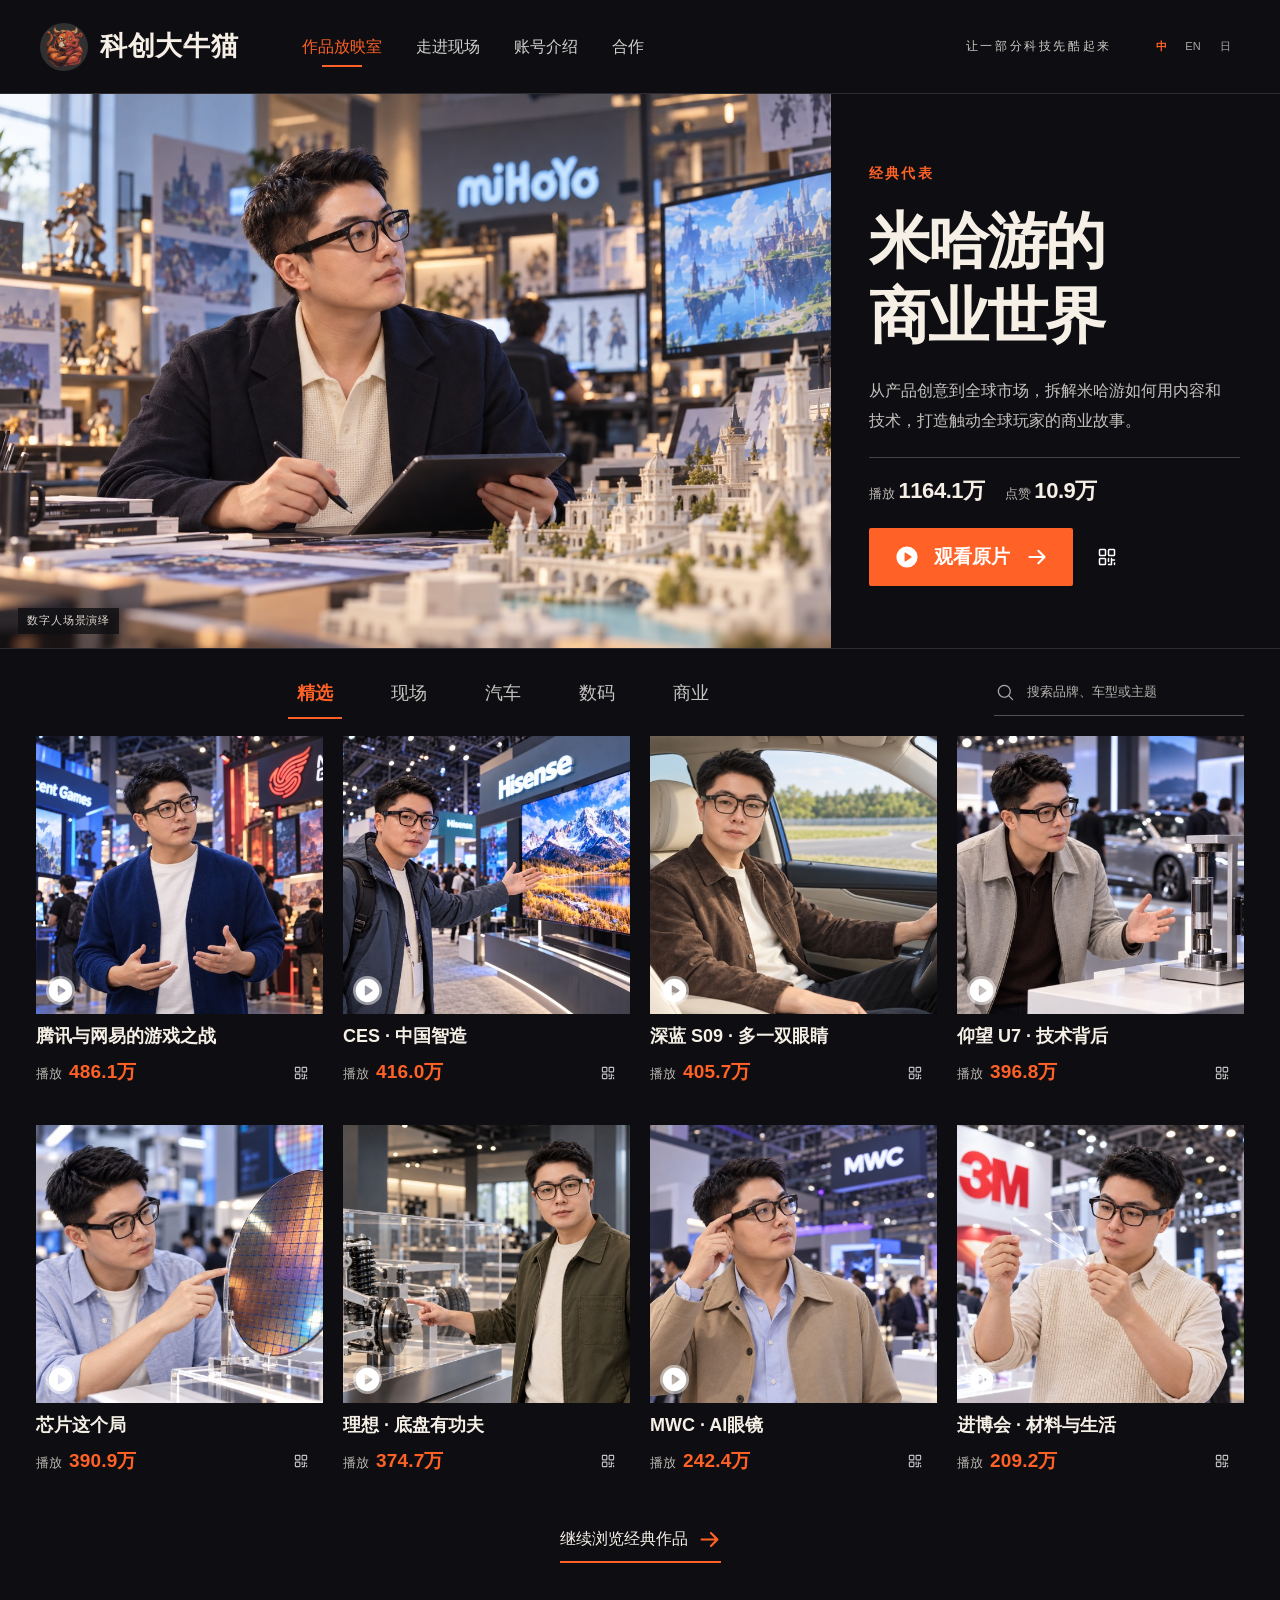
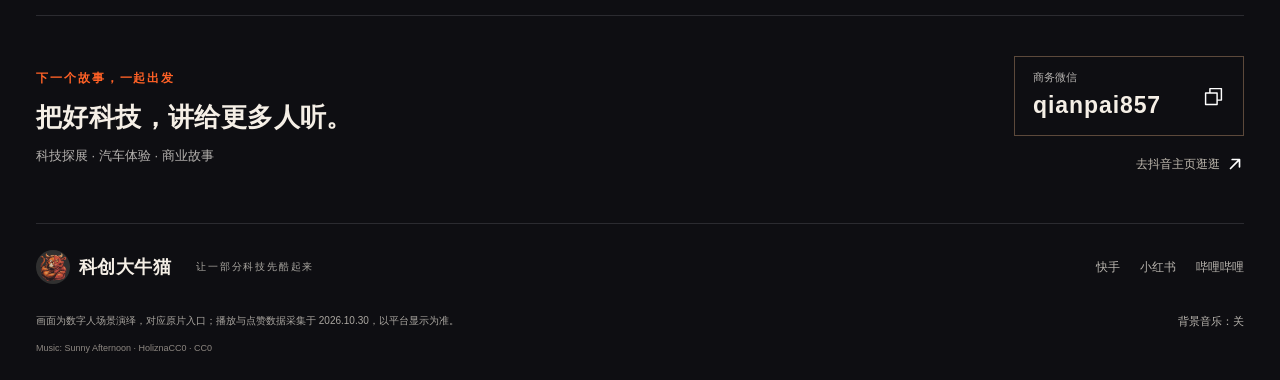
==== commit 74a6132f: "Preserve complete original website under account profile navigation" ====
--- a/index.html
+++ b/index.html
@@ -38,7 +38,7 @@
     />
     <link rel="stylesheet" href="assets/style.css?v=20261030" />
     <script defer src="assets/works-data.js?v=20261030"></script>
-    <script defer src="assets/main.js?v=20261030"></script>
+    <script defer src="assets/main.js?v=20261030-profile1"></script>
   </head>
   <body>
     <a class="skip" href="#main" data-i18n="skip">跳到主内容</a>
@@ -62,6 +62,7 @@
         <a class="active" href="#gallery" data-i18n="navGallery">作品放映室</a
         ><a href="#gallery" data-category-link="field" data-i18n="navField"
           >走进现场</a
+        ><a href="about.html" data-i18n="navProfile">账号介绍</a
         ><a href="#contact" data-i18n="navContact">合作</a>
       </nav>
       <p class="tagline" data-i18n="tagline">让一部分科技先酷起来</p>
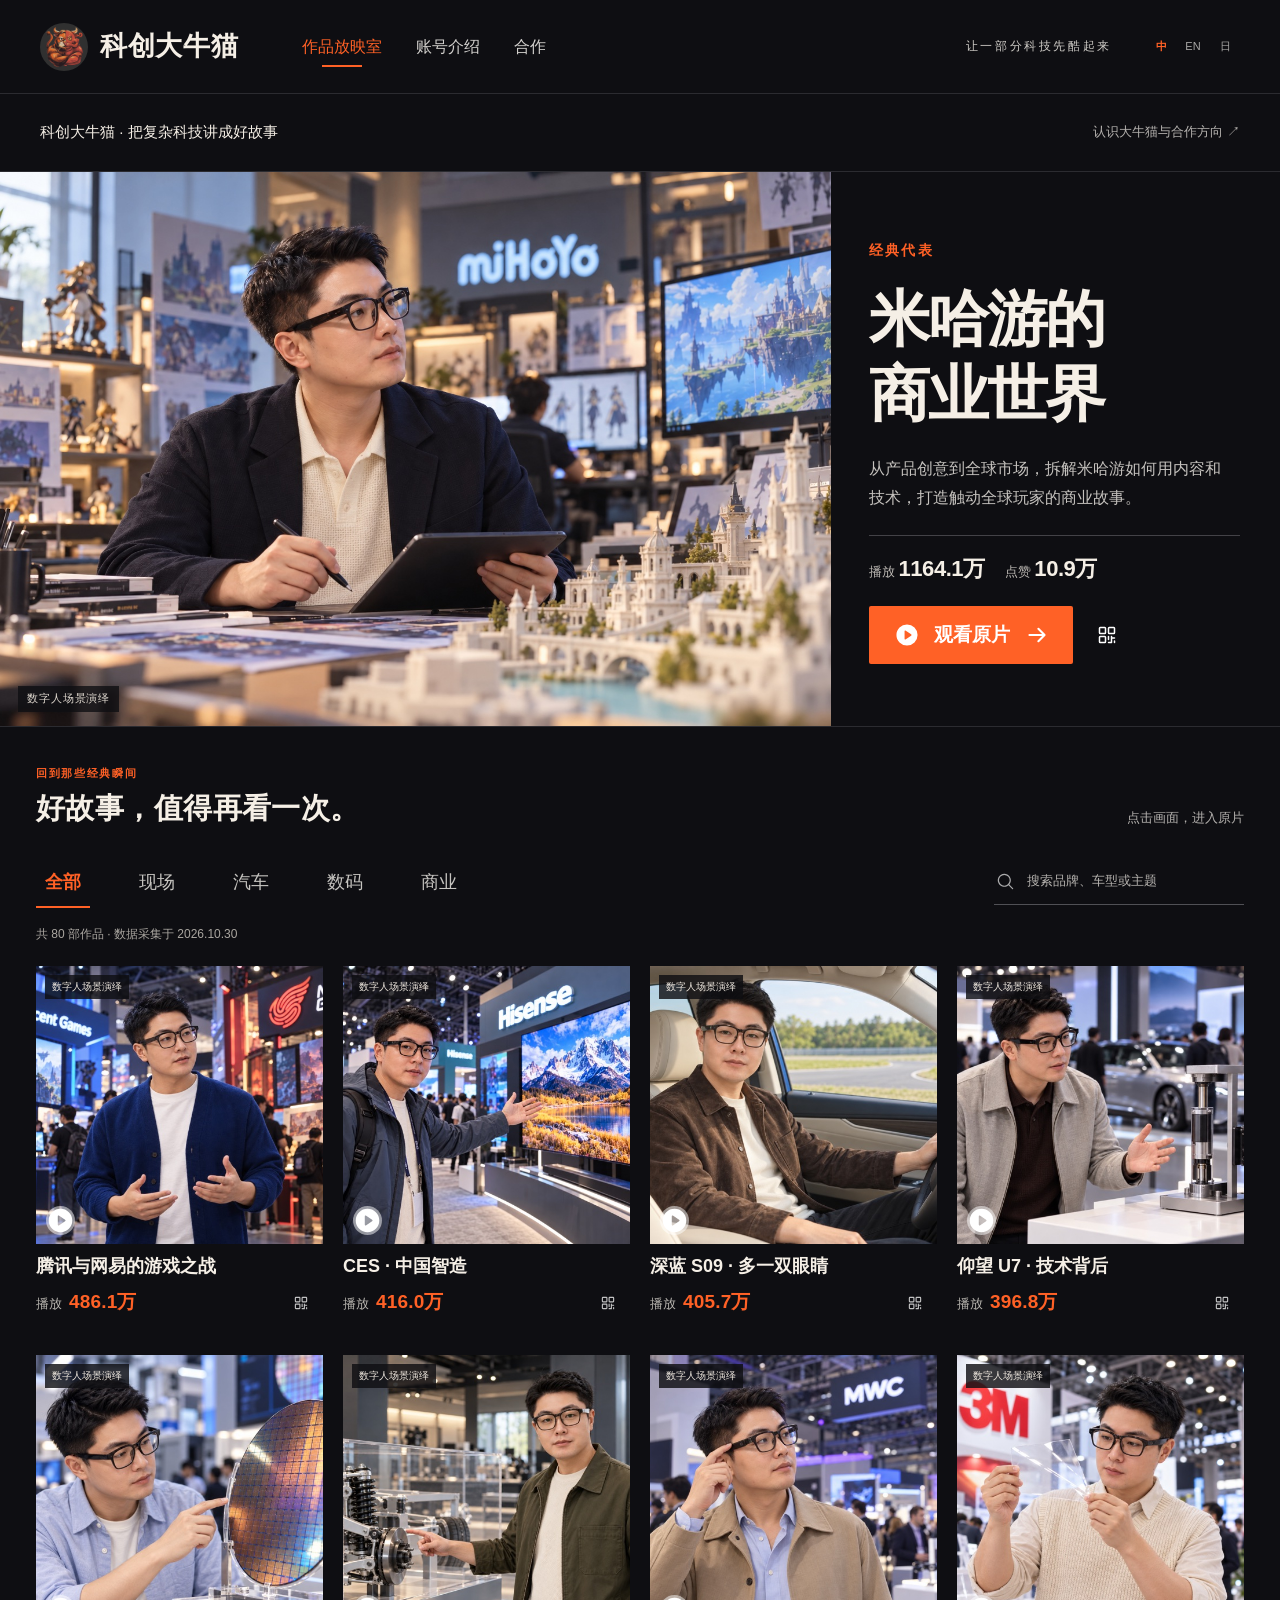
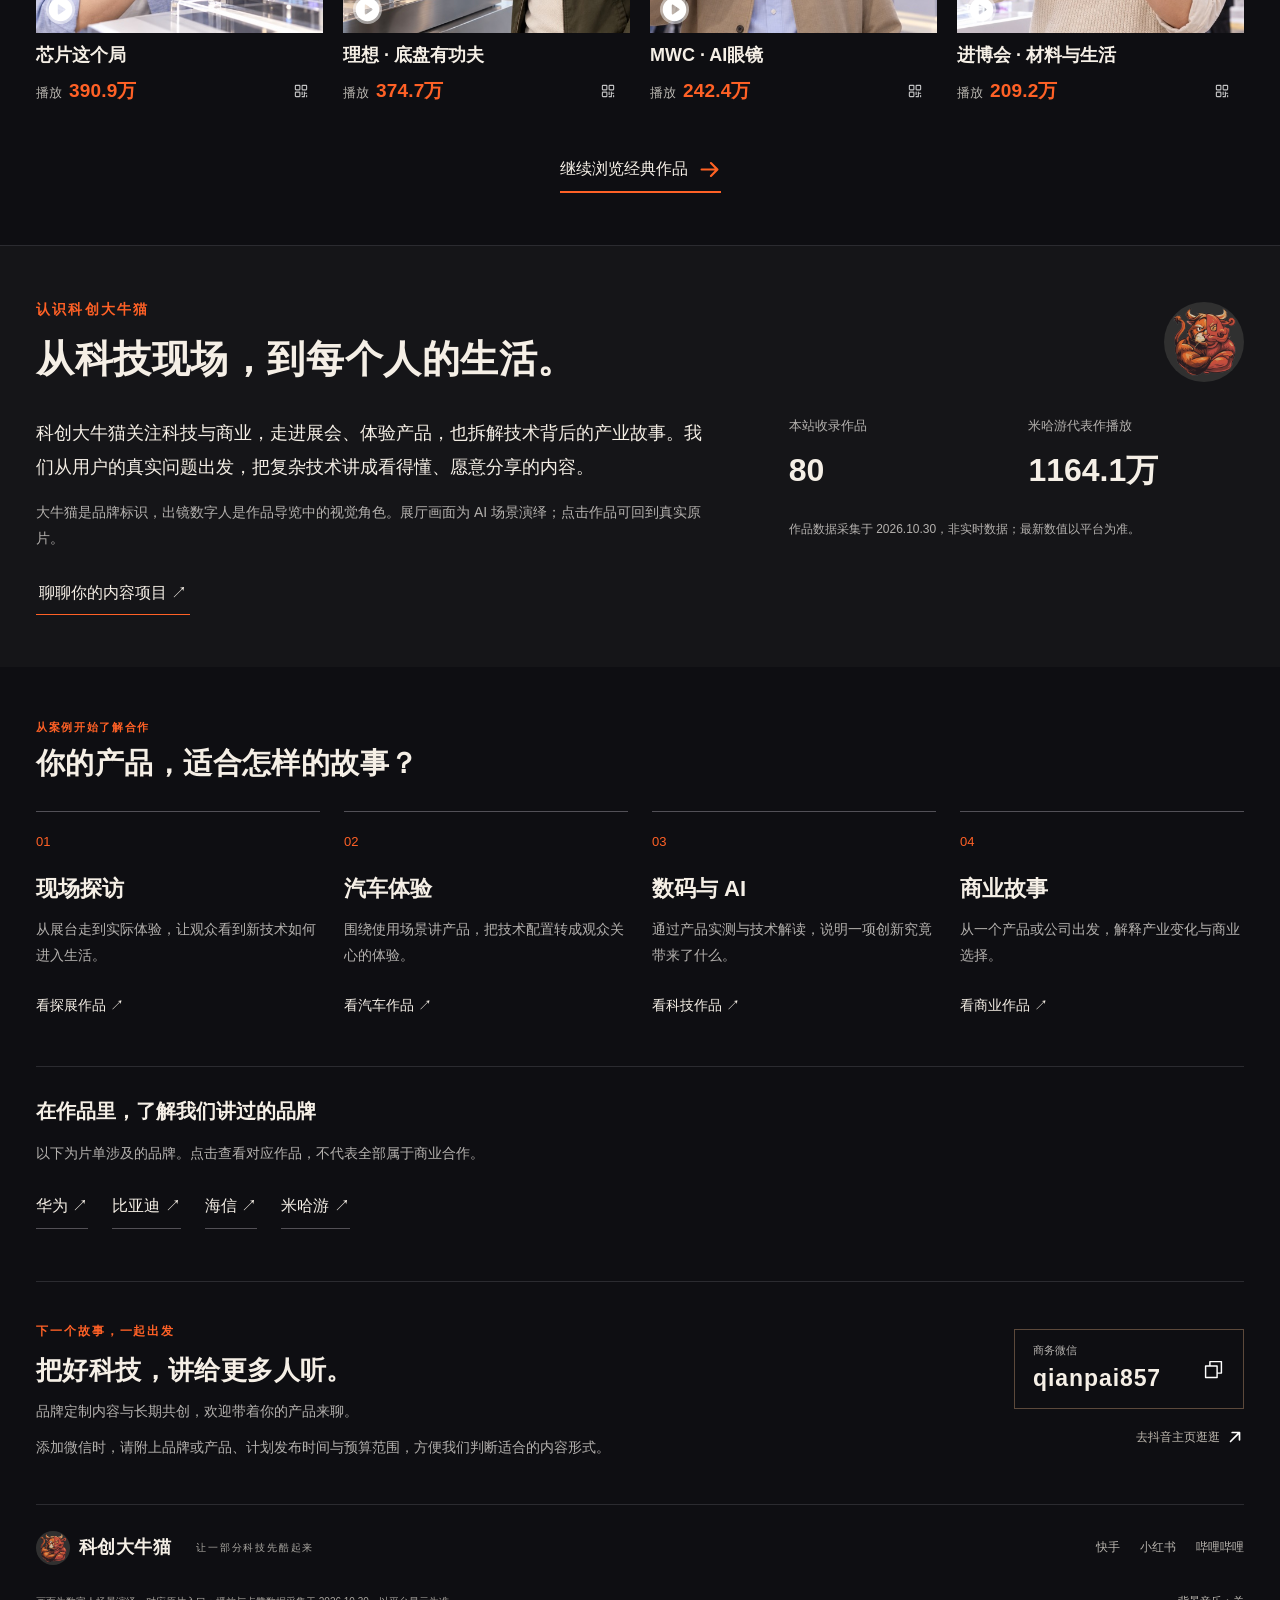
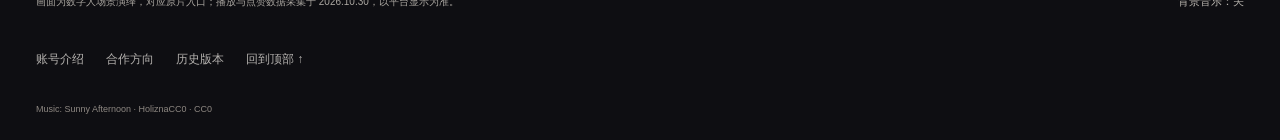
==== commit 0ff82db1: "Unify creator profile and collaboration with the screening room" ====
--- a/index.html
+++ b/index.html
@@ -36,9 +36,9 @@
       imagesrcset="assets/gallery/mihoyo-studio-720.jpg 720w, assets/gallery/mihoyo-studio.jpg 1536w"
       imagesizes="(max-width: 760px) 100vw, 65vw"
     />
-    <link rel="stylesheet" href="assets/style.css?v=20261030" />
-    <script defer src="assets/works-data.js?v=20261030"></script>
-    <script defer src="assets/main.js?v=20261030-profile1"></script>
+    <link rel="stylesheet" href="assets/style.css?v=20261030-unified" />
+    <script defer src="assets/works-data.js?v=20261030-i18n2"></script>
+    <script defer src="assets/main.js?v=20261030-unified"></script>
   </head>
   <body>
     <a class="skip" href="#main" data-i18n="skip">跳到主内容</a>
@@ -60,9 +60,7 @@
       </button>
       <nav class="nav" id="mainNav" aria-label="主导航">
         <a class="active" href="#gallery" data-i18n="navGallery">作品放映室</a
-        ><a href="#gallery" data-category-link="field" data-i18n="navField"
-          >走进现场</a
-        ><a href="about.html" data-i18n="navProfile">账号介绍</a
+        ><a href="#about" data-i18n="navProfile">账号介绍</a
         ><a href="#contact" data-i18n="navContact">合作</a>
       </nav>
       <p class="tagline" data-i18n="tagline">让一部分科技先酷起来</p>
@@ -92,6 +90,10 @@
       </div>
     </header>
     <main id="main">
+      <section class="site-intro" aria-label="科创大牛猫">
+        <p data-i18n="intro">科创大牛猫 · 把复杂科技讲成好故事</p>
+        <a href="#about" class="intro-link" data-i18n="introLink">认识大牛猫与合作方向 ↗</a>
+      </section>
       <section class="feature" aria-labelledby="heroTitle">
         <a
           class="feature-art"
@@ -190,7 +192,7 @@
               aria-pressed="true"
               data-i18n="filterAll"
             >
-              精选</button
+              全部</button
             ><button
               type="button"
               data-filter="field"
@@ -318,6 +320,21 @@
           </p></noscript
         >
       </section>
+      <section class="about-section section" id="about" aria-labelledby="aboutTitle">
+        <div class="about-heading"><div><p class="eyebrow" data-i18n="aboutEyebrow">认识科创大牛猫</p><h2 id="aboutTitle" data-i18n="aboutTitle">从科技现场，到每个人的生活。</h2></div><img src="assets/mascot128.png" width="80" height="80" alt="科创大牛猫品牌形象" loading="lazy"></div>
+        <div class="about-columns"><div><p class="about-lead" data-i18n="aboutBody">科创大牛猫关注科技与商业，走进展会、体验产品，也拆解技术背后的产业故事。我们从用户的真实问题出发，把复杂技术讲成看得懂、愿意分享的内容。</p><p class="muted" data-i18n="personaNote">大牛猫是品牌标识，出镜数字人是作品导览中的视觉角色。展厅画面为 AI 场景演绎；点击作品可回到真实原片。</p><a class="text-button" href="#contact" data-i18n="aboutCta">聊聊你的内容项目 ↗</a></div>
+        <div class="profile-facts"><dl><div><dt data-i18n="factWorks">本站收录作品</dt><dd id="collectedCount">80</dd></div></dl><dl><div><dt data-i18n="factReach">米哈游代表作播放</dt><dd id="profileViews">1164.1万</dd></div></dl><p data-i18n="factNote">作品数据采集于 2026.10.30，非实时数据；最新数值以平台为准。</p></div></div>
+      </section>
+      <section class="services section" id="services" aria-labelledby="servicesTitle">
+        <div class="section-heading"><div><p class="eyebrow" data-i18n="servicesEyebrow">从案例开始了解合作</p><h2 id="servicesTitle" data-i18n="servicesTitle">你的产品，适合怎样的故事？</h2></div></div>
+        <div class="service-grid">
+          <a class="service-card" href="?category=field#gallery" data-category-link="field"><span class="service-number">01</span><h3 data-i18n="serviceField">现场探访</h3><p data-i18n="serviceFieldText">从展台走到实际体验，让观众看到新技术如何进入生活。</p><span class="service-link" data-i18n="serviceFieldLink">看探展作品 ↗</span></a>
+          <a class="service-card" href="?category=cars#gallery" data-category-link="cars"><span class="service-number">02</span><h3 data-i18n="serviceCars">汽车体验</h3><p data-i18n="serviceCarsText">围绕使用场景讲产品，把技术配置转成观众关心的体验。</p><span class="service-link" data-i18n="serviceCarsLink">看汽车作品 ↗</span></a>
+          <a class="service-card" href="?category=digital#gallery" data-category-link="digital"><span class="service-number">03</span><h3 data-i18n="serviceDigital">数码与 AI</h3><p data-i18n="serviceDigitalText">通过产品实测与技术解读，说明一项创新究竟带来了什么。</p><span class="service-link" data-i18n="serviceDigitalLink">看科技作品 ↗</span></a>
+          <a class="service-card" href="?category=business#gallery" data-category-link="business"><span class="service-number">04</span><h3 data-i18n="serviceBusiness">商业故事</h3><p data-i18n="serviceBusinessText">从一个产品或公司出发，解释产业变化与商业选择。</p><span class="service-link" data-i18n="serviceBusinessLink">看商业作品 ↗</span></a>
+        </div>
+        <div class="brand-context" id="brands"><h3 data-i18n="brandsTitle">在作品里，了解我们讲过的品牌</h3><p class="muted" data-i18n="brandsNote">以下为片单涉及的品牌。点击查看对应作品，不代表全部属于商业合作。</p><div class="brand-links"><a href="?q=华为#gallery" data-i18n="brandHuawei">华为 ↗</a><a href="?q=比亚迪#gallery" data-i18n="brandByd">比亚迪 ↗</a><a href="?q=海信#gallery" data-i18n="brandHisense">海信 ↗</a><a href="?q=米哈游#gallery" data-i18n="brandMihoyo">米哈游 ↗</a></div></div>
+      </section>
       <section
         class="contact section"
         id="contact"
@@ -328,7 +345,7 @@
           <h2 id="contactTitle" data-i18n="contactTitle">
             把好科技，讲给更多人听。
           </h2>
-          <p data-i18n="contactText">科技探展 · 汽车体验 · 商业故事</p>
+          <p data-i18n="contactText">品牌定制内容与长期共创，欢迎带着你的产品来聊。</p><p class="contact-brief" data-i18n="contactBrief">添加微信时，请附上品牌或产品、计划发布时间与预算范围，方便我们判断适合的内容形式。</p>
         </div>
         <div class="contact-actions">
           <button class="contact-button" id="copyContact" type="button">
@@ -364,7 +381,7 @@
           ></a
         >
         <p data-i18n="tagline">让一部分科技先酷起来</p>
-        <div class="platforms">
+        <div class="platforms" id="follow">
           <a
             href="https://www.kuaishou.com/profile/3xjujmy5s7rjd3u"
             target="_blank"
@@ -401,7 +418,7 @@
           背景音乐：关
         </button>
       </div>
-      <p class="music-credit">Music: Sunny Afternoon · HoliznaCC0 · CC0</p>
+      <div class="footer-links"><a href="#about" data-i18n="navProfile">账号介绍</a><a href="#services" data-i18n="servicesNav">合作方向</a><a href="legacy.html" data-i18n="legacyLink">历史版本</a><a href="#top" data-i18n="backTop">回到顶部 ↑</a></div><p class="music-credit">Music: Sunny Afternoon · HoliznaCC0 · CC0</p>
     </footer>
     <audio id="audio" loop preload="none" src="assets/bgm.mp3"></audio>
     <dialog
--- a/assets/style.css
+++ b/assets/style.css
@@ -1416,3 +1416,47 @@
     animation: none !important;
   }
 }
+
+/* Unified creator, collection and collaboration flow. */
+.site-intro {display:flex;align-items:center;justify-content:space-between;gap:16px;padding:20px 40px;border-bottom:1px solid var(--line);font-size:15px;}
+.intro-link {font-size:13px;color:var(--muted);padding:8px 0;}
+.intro-link:hover,.footer-links a:hover {color:var(--orange);}
+.about-section {border-top:1px solid var(--line);background:#151518;}
+.about-heading {display:flex;justify-content:space-between;gap:24px;align-items:center;margin-bottom:30px;}
+.about-heading h2 {font-size:clamp(27px,3vw,42px);margin-top:12px;}
+.about-heading img {border-radius:50%;}
+.about-columns {display:grid;grid-template-columns:1.5fr 1fr;gap:70px;}
+.about-lead {font-size:18px;line-height:1.9;max-width:720px;}
+.muted {color:var(--muted);font-size:14px;line-height:1.8;margin-top:16px;}
+.about-columns .text-button {display:inline-flex;margin-top:20px;}
+.profile-facts {margin:0;display:grid;grid-template-columns:1fr 1fr;gap:24px;align-content:start;}
+.profile-facts dt {font-size:13px;color:var(--muted);}
+.profile-facts dd {margin:8px 0 0;font-size:32px;font-weight:bold;}
+.profile-facts p {grid-column:1/-1;font-size:12px;color:var(--muted);}
+.service-grid {display:grid;grid-template-columns:repeat(4,minmax(0,1fr));gap:24px;}
+.service-card {display:flex;flex-direction:column;border-top:1px solid #525057;padding:20px 0;min-width:0;}
+.service-card:hover {border-color:var(--orange);}
+.service-number {color:var(--orange);font-size:13px;margin-bottom:22px;}
+.service-card h3 {font-size:22px;}
+.service-card p {color:var(--muted);font-size:14px;margin:12px 0 25px;line-height:1.85;}
+.service-link {font-size:14px;margin-top:auto;}
+.brand-context {margin-top:30px;padding-top:30px;border-top:1px solid var(--line);}
+.brand-context h3 {font-size:20px;}
+.brand-links,.footer-links {display:flex;gap:24px;flex-wrap:wrap;margin-top:18px;}
+.brand-links a {border-bottom:1px solid #535056;min-height:44px;padding:8px 0;}
+.brand-links a:hover {color:var(--orange);border-color:var(--orange);}
+.contact-brief {max-width:650px;line-height:1.8;}
+.footer-links {font-size:12px;color:var(--muted);margin-bottom:20px;gap:22px;}
+.footer-links a {min-height:44px;display:inline-flex;align-items:center;}
+.card-scene {position:absolute;top:9px;left:9px;background:#0e0e12cf;color:#eee7de;padding:4px 7px;font-size:10px;max-width:calc(100% - 18px);}
+@media(min-width:761px){.gallery .section-heading,.result-status {position:static;width:auto;height:auto;clip:auto;overflow:visible;} .gallery {padding-top:38px;} .result-status {margin:0 0 16px;font-size:12px;} .filters {margin:0;}}
+@media(max-width:900px){.about-columns{gap:30px;grid-template-columns:1fr;} .service-grid{grid-template-columns:repeat(2,minmax(0,1fr));}.site-intro{padding-inline:24px;}}
+@media(max-width:520px){.site-intro{padding:16px;display:block;font-size:14px;}.intro-link{display:inline-block;margin-top:4px;}.about-heading img{width:52px;height:52px;}.about-heading{gap:12px;}.about-heading h2{font-size:27px;}.about-lead{font-size:16px;}.profile-facts dd{font-size:28px;}.service-grid{gap:18px;}.service-card h3{font-size:19px;}.service-card p{font-size:13px;}.service-link{font-size:13px;}.brand-links{gap:20px;}.card-scene{font-size:9px;}.nav.is-open{flex-wrap:wrap;gap:12px;}}
+
+.header {position:sticky;top:0;z-index:10;background:var(--bg);}
+html {scroll-padding-top:110px;}
+@media(max-width:520px){.header{position:sticky;}html{scroll-padding-top:90px;}}
+
+.profile-facts dl{margin:0;}
+
+.contact p:not(.eyebrow){margin-top:12px;font-size:14px;color:var(--muted);}.contact .contact-brief{font-size:13px;}
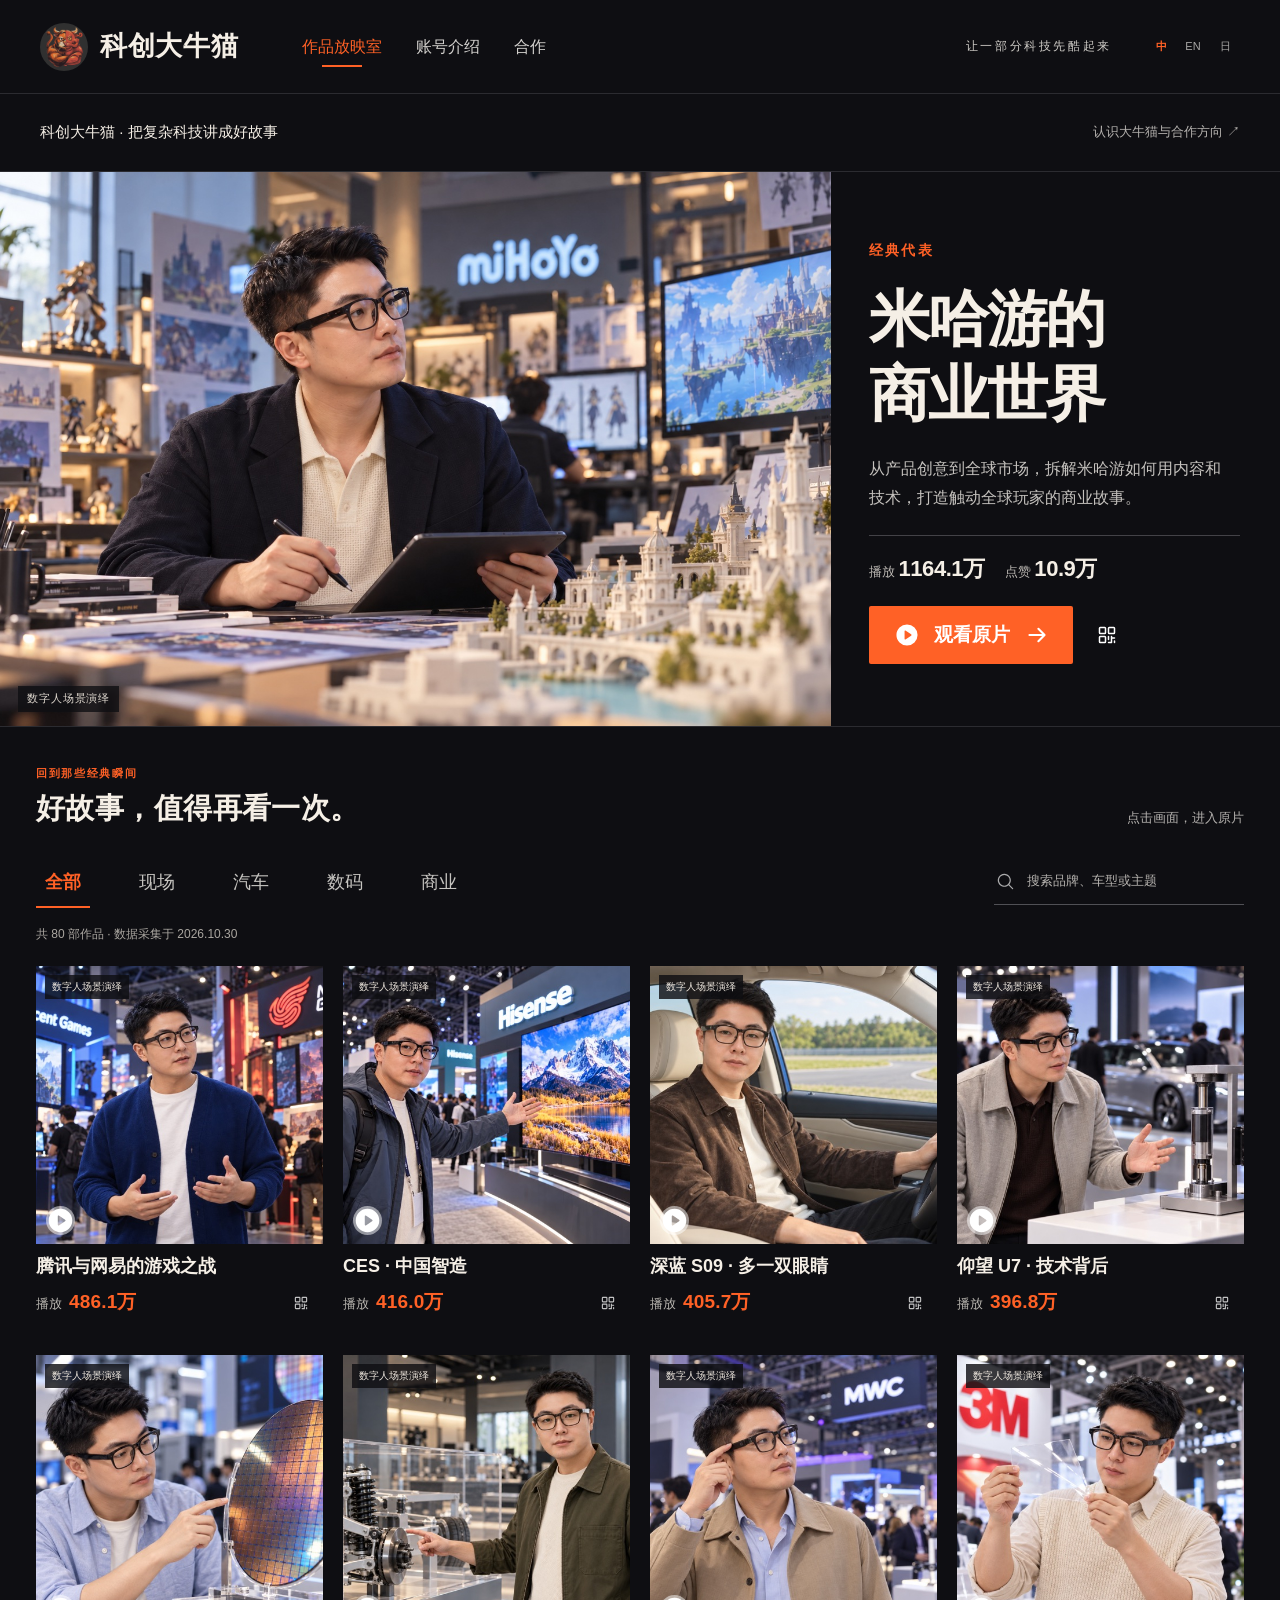
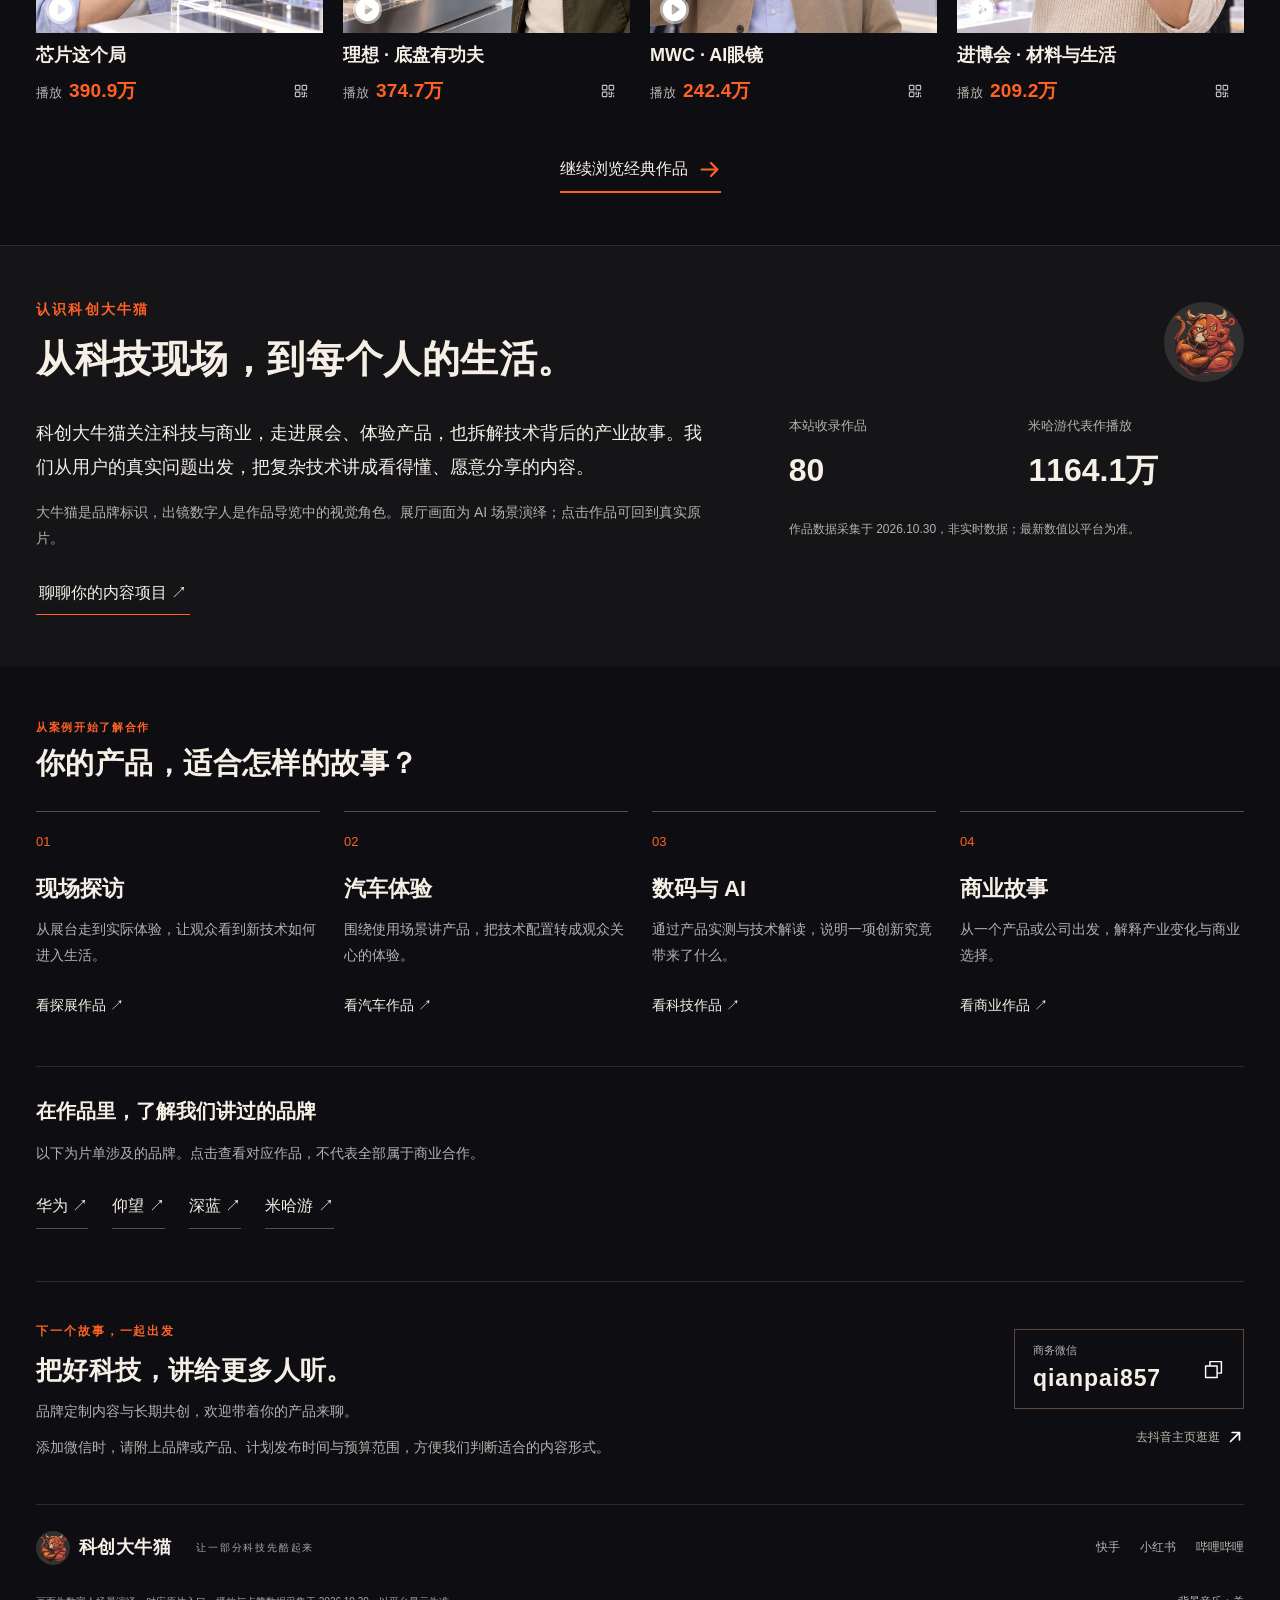
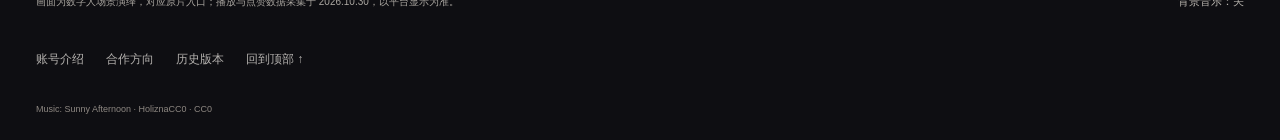
==== commit 97bc1dec: "Link brand examples to matching archive entries" ====
--- a/index.html
+++ b/index.html
@@ -333,7 +333,7 @@
           <a class="service-card" href="?category=digital#gallery" data-category-link="digital"><span class="service-number">03</span><h3 data-i18n="serviceDigital">数码与 AI</h3><p data-i18n="serviceDigitalText">通过产品实测与技术解读，说明一项创新究竟带来了什么。</p><span class="service-link" data-i18n="serviceDigitalLink">看科技作品 ↗</span></a>
           <a class="service-card" href="?category=business#gallery" data-category-link="business"><span class="service-number">04</span><h3 data-i18n="serviceBusiness">商业故事</h3><p data-i18n="serviceBusinessText">从一个产品或公司出发，解释产业变化与商业选择。</p><span class="service-link" data-i18n="serviceBusinessLink">看商业作品 ↗</span></a>
         </div>
-        <div class="brand-context" id="brands"><h3 data-i18n="brandsTitle">在作品里，了解我们讲过的品牌</h3><p class="muted" data-i18n="brandsNote">以下为片单涉及的品牌。点击查看对应作品，不代表全部属于商业合作。</p><div class="brand-links"><a href="?q=华为#gallery" data-i18n="brandHuawei">华为 ↗</a><a href="?q=比亚迪#gallery" data-i18n="brandByd">比亚迪 ↗</a><a href="?q=海信#gallery" data-i18n="brandHisense">海信 ↗</a><a href="?q=米哈游#gallery" data-i18n="brandMihoyo">米哈游 ↗</a></div></div>
+        <div class="brand-context" id="brands"><h3 data-i18n="brandsTitle">在作品里，了解我们讲过的品牌</h3><p class="muted" data-i18n="brandsNote">以下为片单涉及的品牌。点击查看对应作品，不代表全部属于商业合作。</p><div class="brand-links"><a href="?q=华为#gallery" data-i18n="brandHuawei">华为 ↗</a><a href="?q=仰望#gallery" data-i18n="brandYangwang">仰望 ↗</a><a href="?q=深蓝#gallery" data-i18n="brandDeepal">深蓝 ↗</a><a href="?q=米哈游#gallery" data-i18n="brandMihoyo">米哈游 ↗</a></div></div>
       </section>
       <section
         class="contact section"
